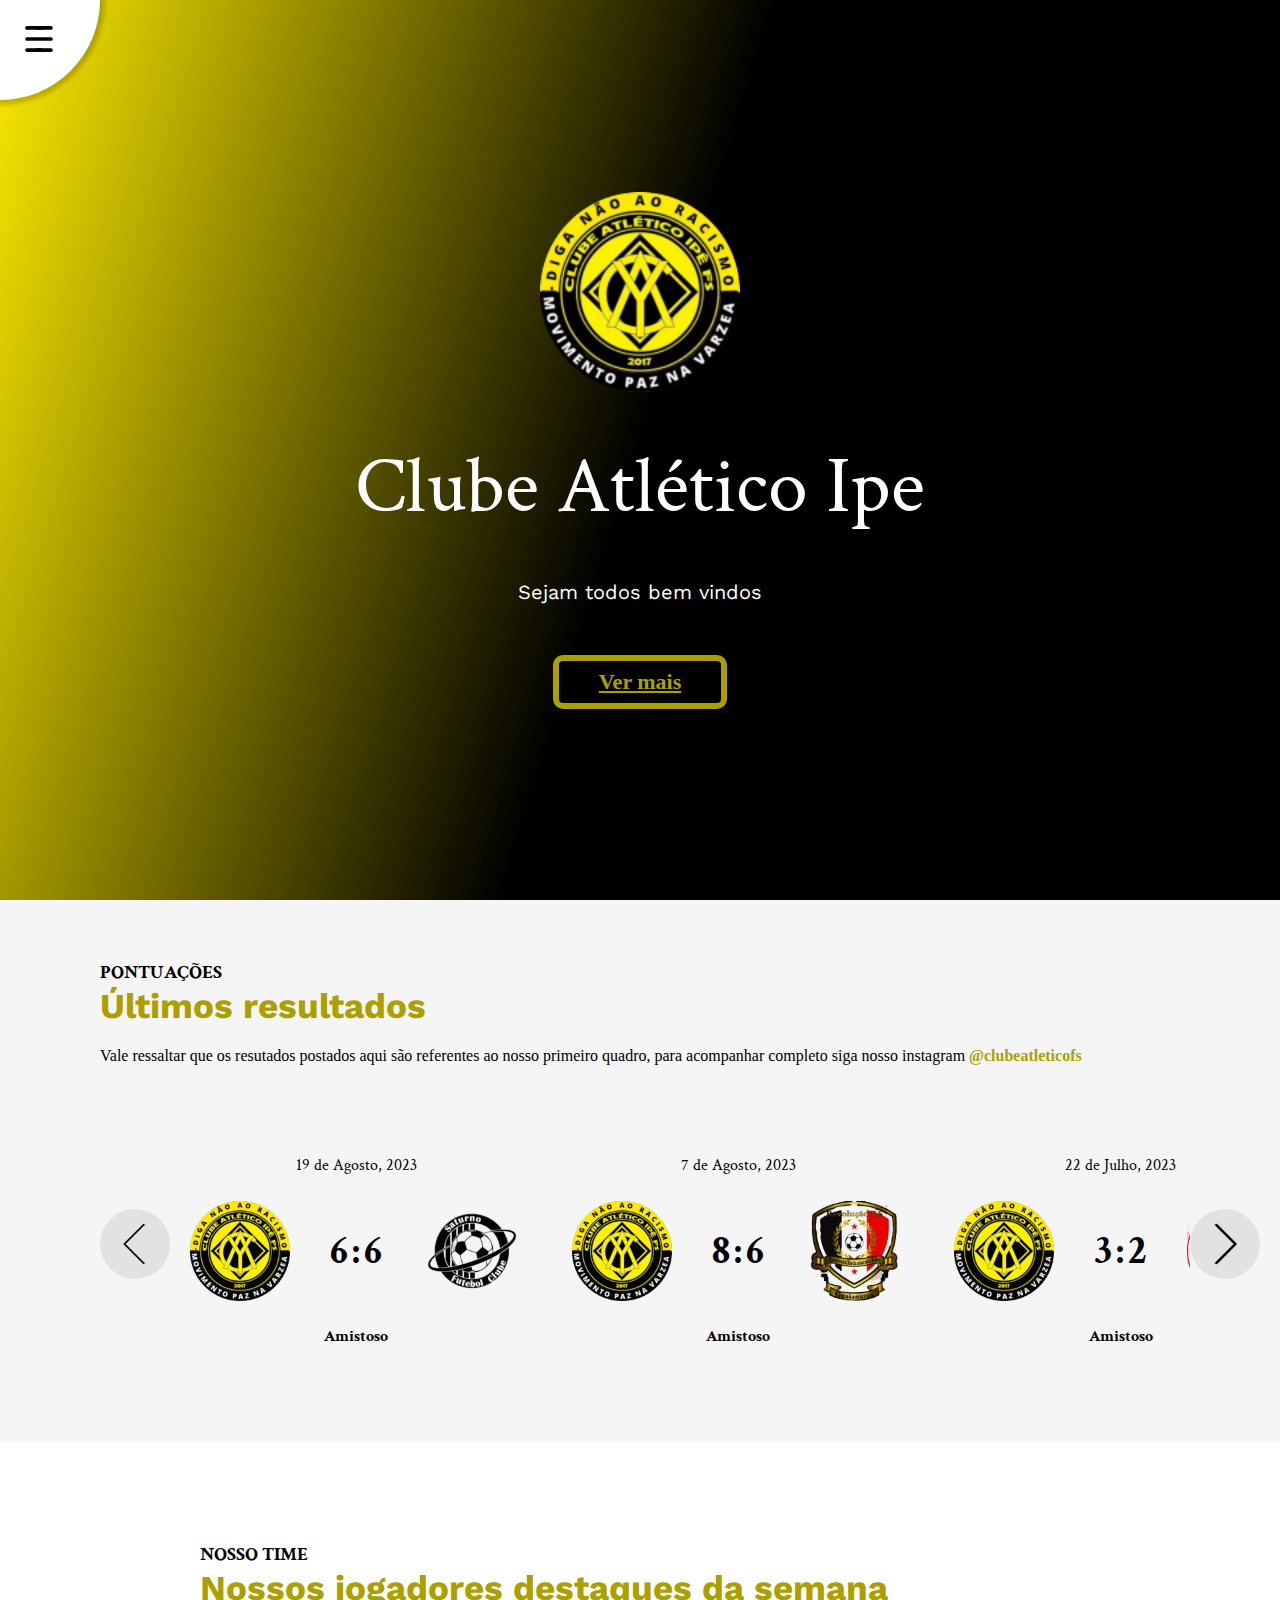
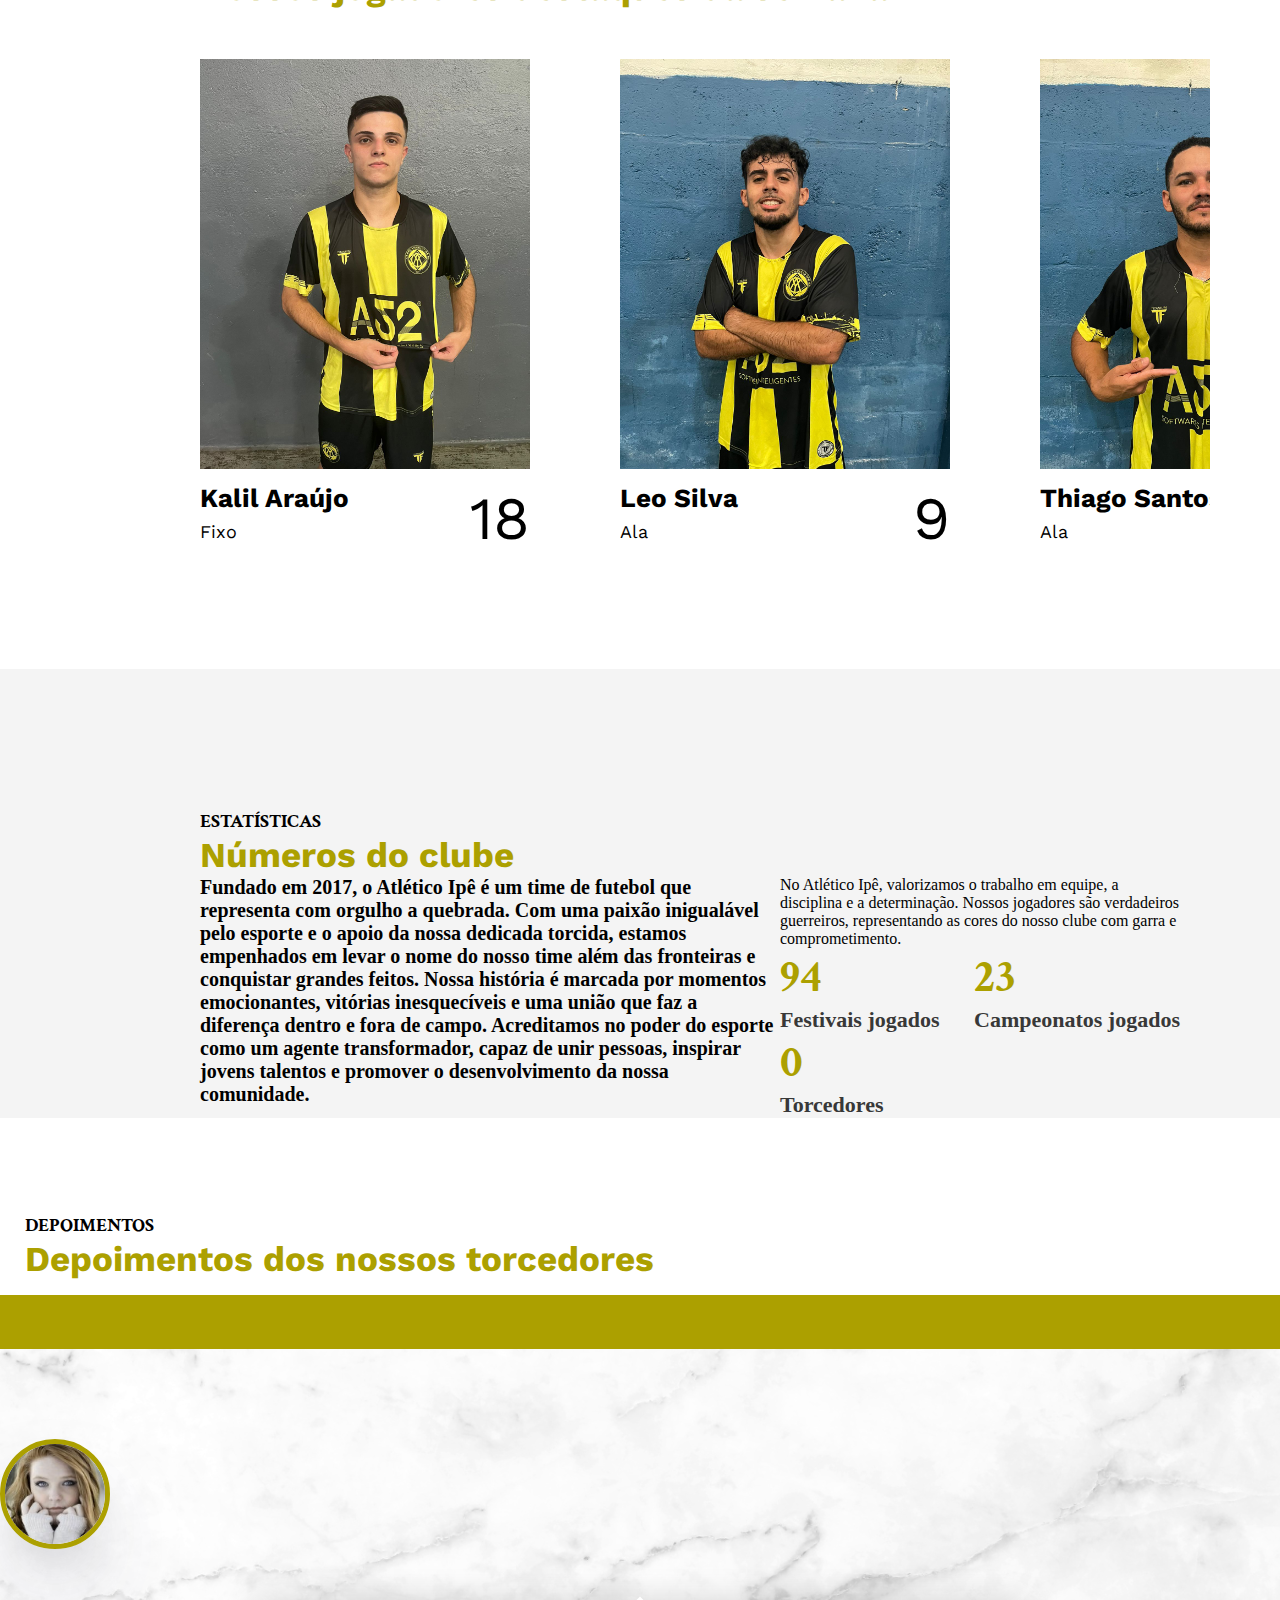
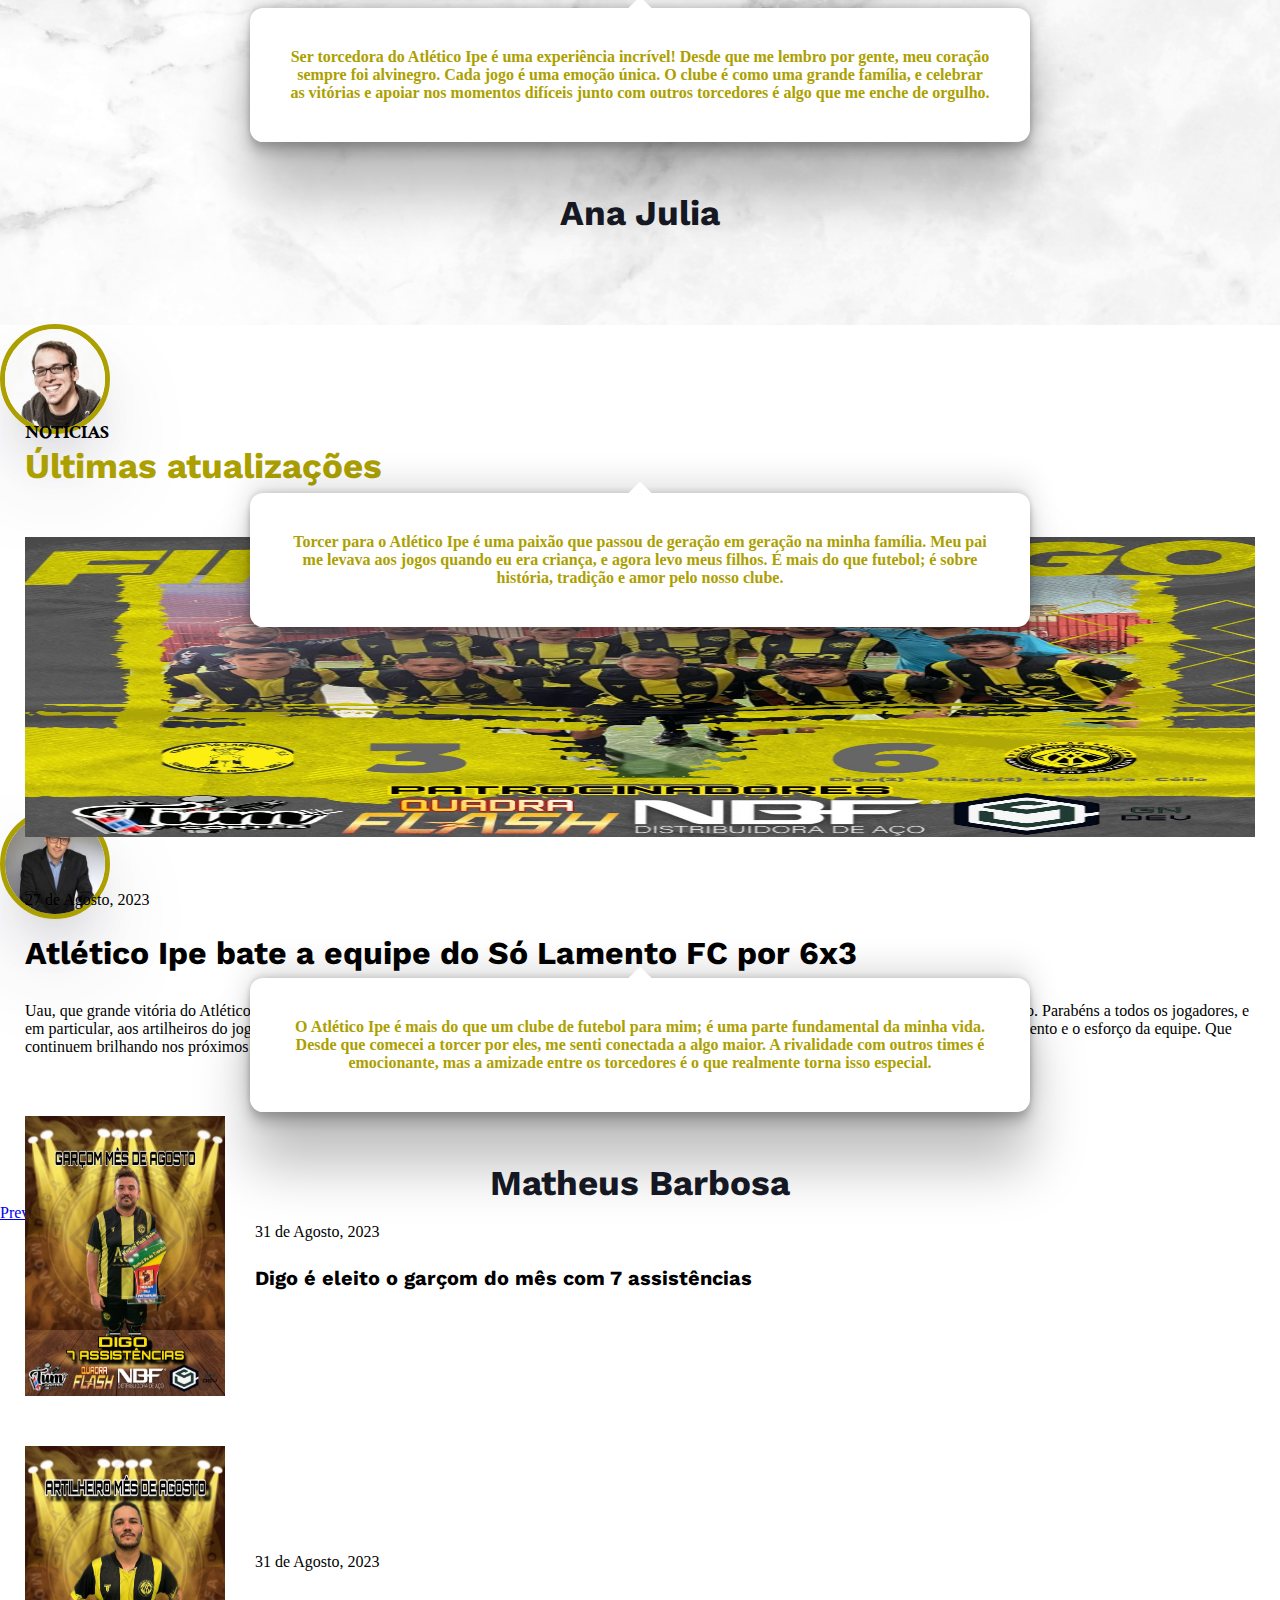
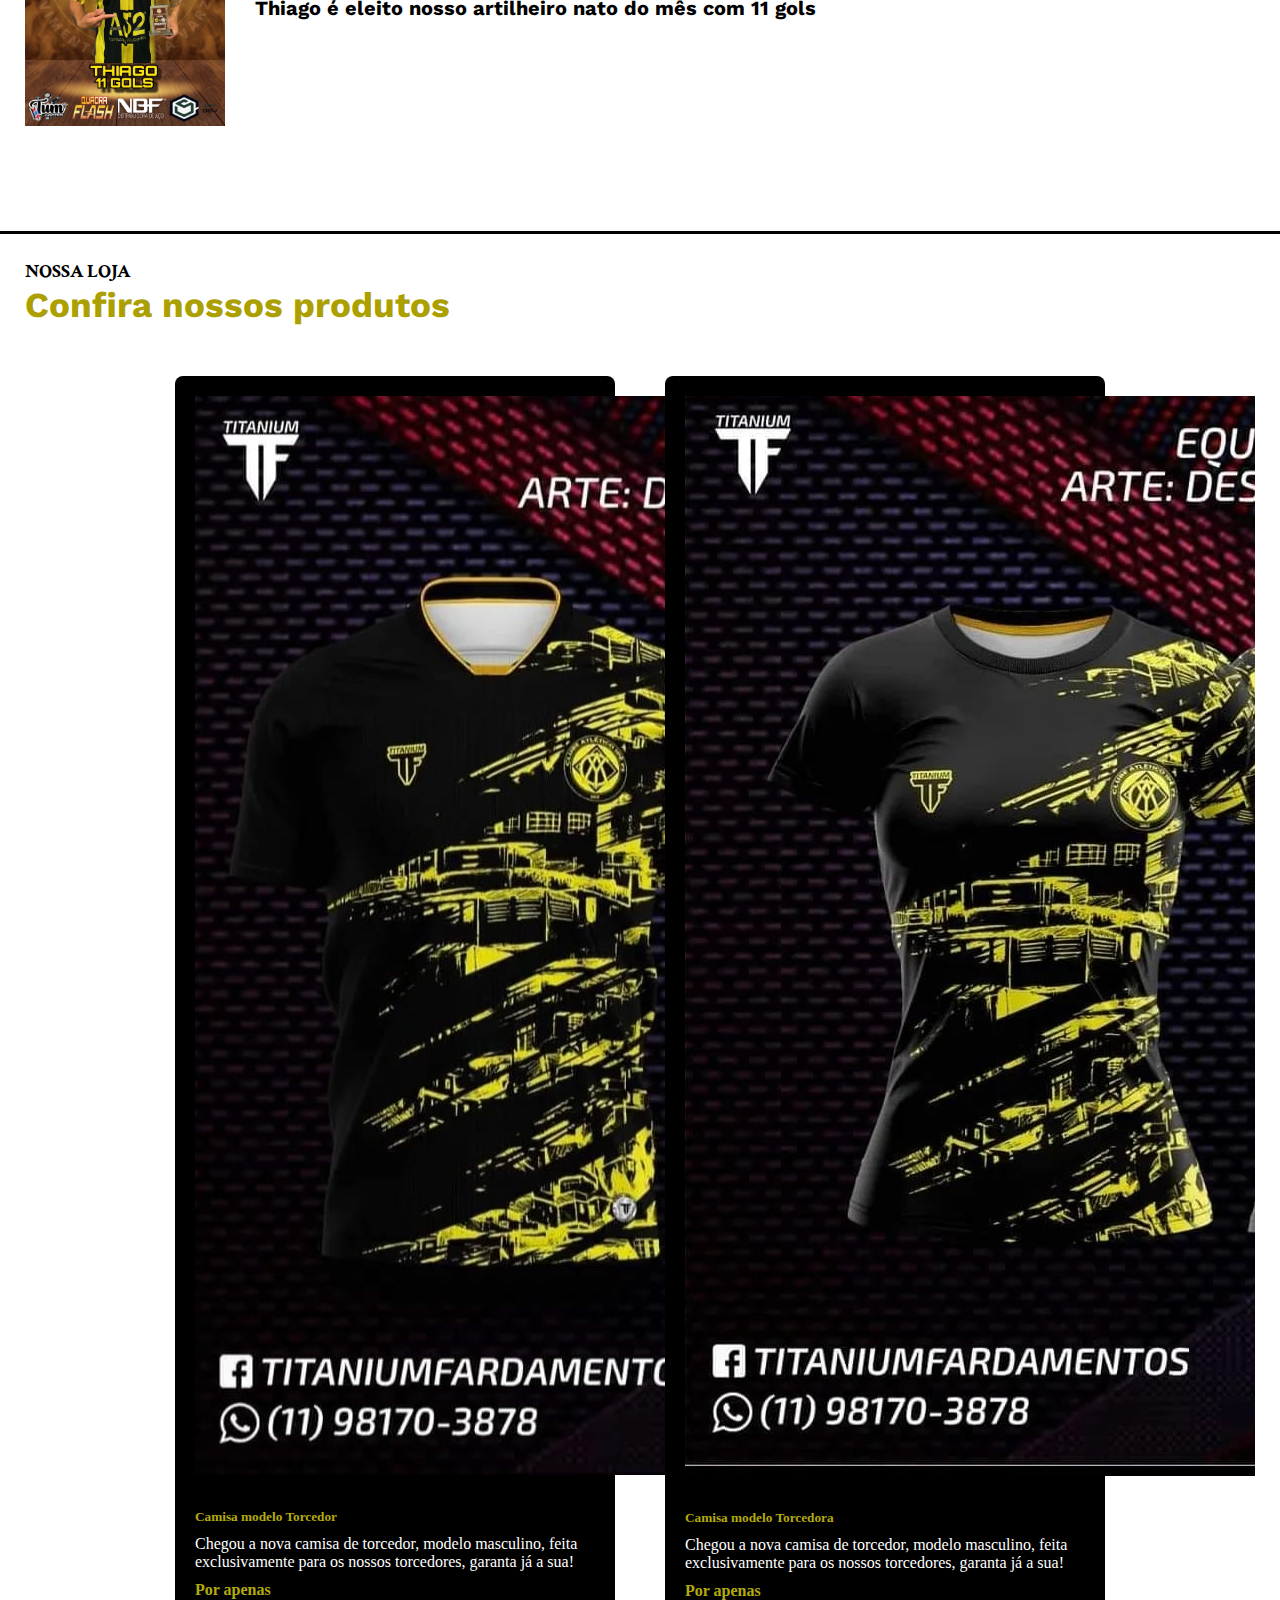
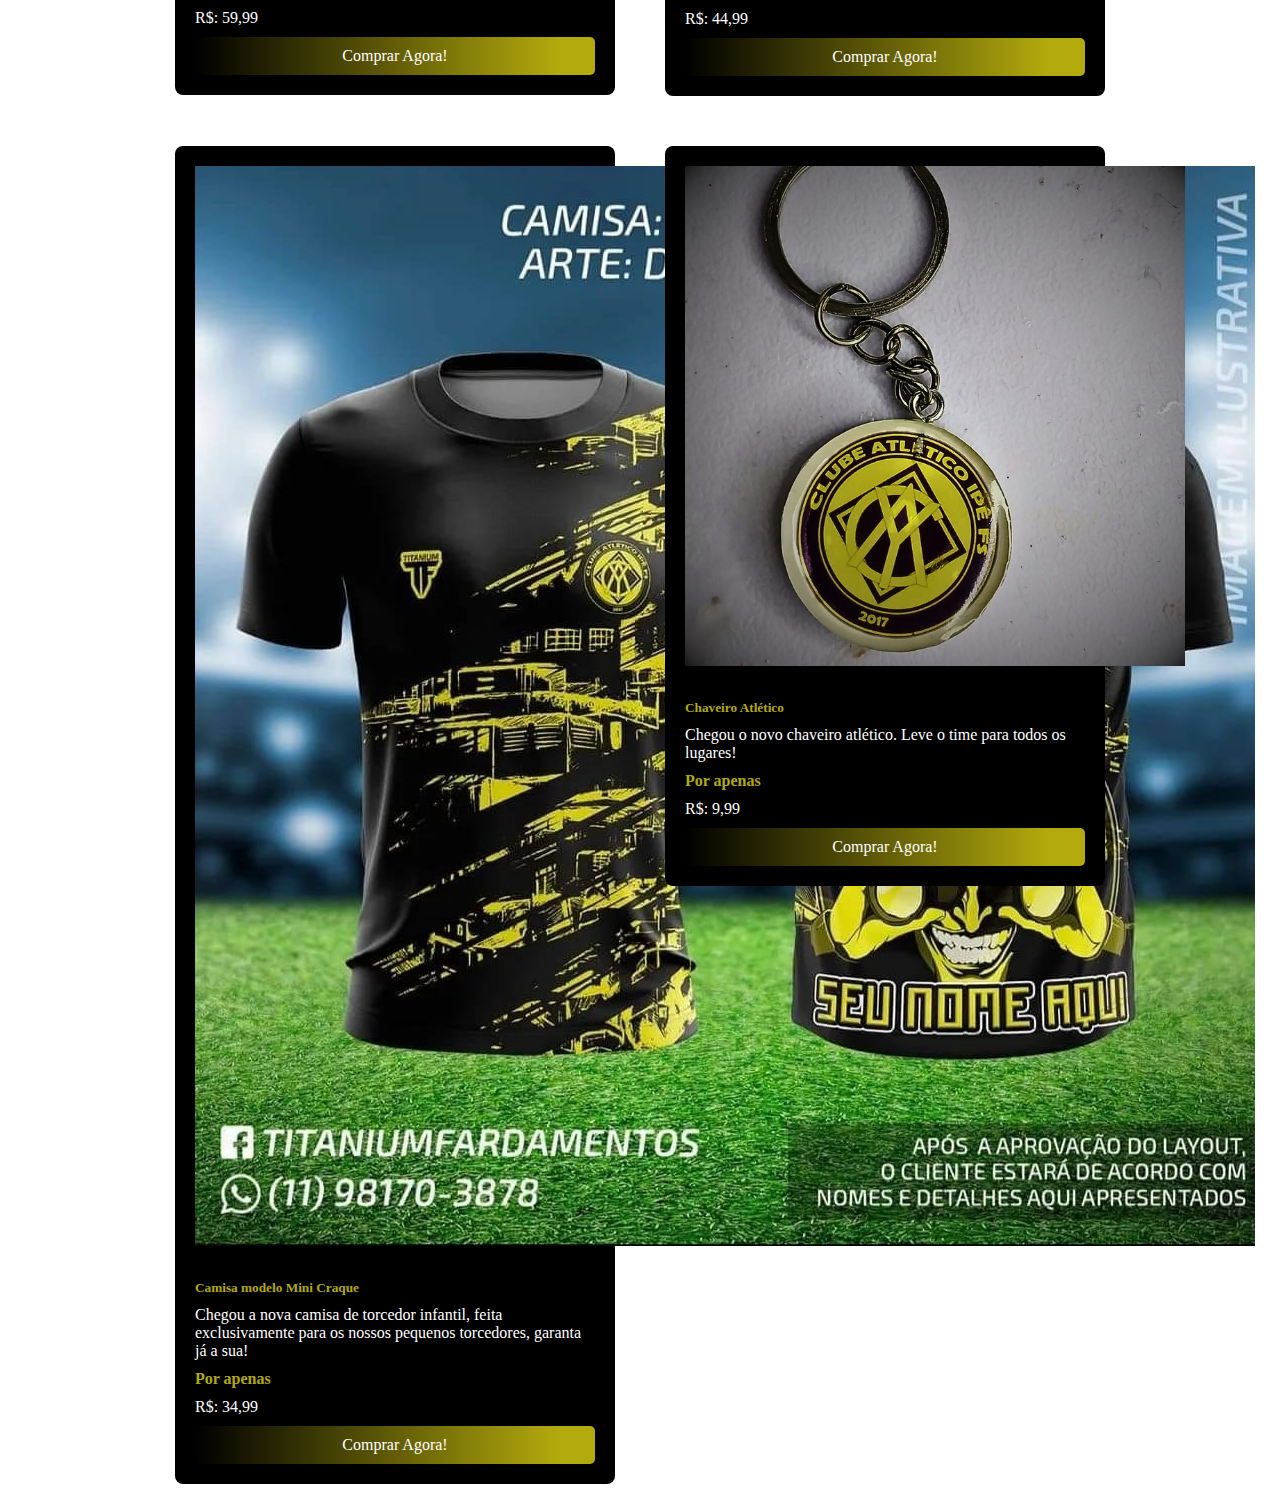
==== index.html @ 709f4034 "Subindo projeto para o git" ====
<!DOCTYPE html>
<html lang="en">
  <head>
    <meta charset="UTF-8" />
    <meta name="viewport" content="width=device-width, initial-scale=1.0" />
    <title>Document</title>
    <link
      rel="stylesheet"
      href="https://stackpath.bootstrapcdn.com/bootstrap/4.1.3/css/bootstrap.min.css"
      integrity="sha384-MCw98/SFnGE8fJT3GXwEOngsV7Zt27NXFoaoApmYm81iuXoPkFOJwJ8ERdknLPMO"
      crossorigin="anonymous"
    />
    <link rel="stylesheet" href="src/components/Header/style.css" />
    <link rel="stylesheet" href="src/components/LastestResults/style.css" />
    <link rel="stylesheet" href="src/components/BestPlayers/style.css" />
    <link rel="stylesheet" href="src/components/AboutClub/style.css" />
    <link rel="stylesheet" href="src/components/Depoiments/style.css" />
    <link rel="stylesheet" href="src/components/News/style.css" />
    <link rel="stylesheet" href="src/components/Store/style.css" />
    <link rel="stylesheet" href="style.css" />
  </head>
  <body>
    <div class="header">
      <div class="pie pie1" onclick="document.body.classList.remove('active')">
        <a href="pages/test.html">
          <div class="pie-color pie-color1">
            <img class="card" src="/public/images/trabalhar.png" alt="" />
          </div>
        </a>
      </div>
      <div class="pie pie2" onclick="document.body.classList.remove('active')">
        <div class="pie-color pie-color2">
          <a href="">
            <img class="discount" src="/public/images/sobre.png" alt="" />
          </a>
        </div>
      </div>
      <div class="pie pie3" onclick="document.body.classList.remove('active')">
        <div class="pie-color pie-color3">
          <a href="">
            <img class="cart" src="/public/images/pagina-inicial.png" alt="" />
          </a>
        </div>
      </div>
      <div class="menu" onclick="document.body.classList.toggle('active')">
        <svg
          class="hamburger"
          xmlns="http://www.w3.org/2000/svg"
          width="100"
          height="100"
          viewBox="0 0 100 100"
        >
          <g
            fill="none"
            stroke="#000"
            stroke-width="7.999"
            stroke-linecap="round"
          >
            <path d="M 55,26.000284 L 24.056276,25.999716" />
            <path d="M 24.056276,49.999716 L 75.943724,50.000284" />
            <path d="M 45,73.999716 L 75.943724,74.000284" />
            <path d="M 75.943724,26.000284 L 45,25.999716" />
            <path d="M 24.056276,73.999716 L 55,74.000284" />
          </g>
        </svg>
      </div>
      <div class="image-logo">
        <img
          src="/public/images/logoAtletico.png"
          width="200px"
          height="200px"
          alt=""
        />
      </div>
      <div class="title">Clube Atlético Ipe</div>
      <div class="body">Sejam todos bem vindos</div>
      <a href="" class="more-atletic">Ver mais</a>
    </div>
    <div class="latest-results">
      <img
        src="/public/images/anterior.png"
        class="img-anterior"
        onclick="scrollToLeft()"
        alt=""
      />
      <img
        src="/public/images/proximo.png"
        class="img-proximo"
        onclick="scrollToRigth()"
        alt=""
      />
      <h3>PONTUAÇÕES</h3>
      <h1>Últimos resultados</h1>
      <p class="description-results">
        Vale ressaltar que os resutados postados aqui são referentes ao nosso
        primeiro quadro, para acompanhar completo siga nosso instagram
        <span>@clubeatleticofs</span>
      </p>
      <div class="results" id="container-card">
        <div class="container-result">
          <p class="date">19 de Agosto, 2023</p>
          <div class="teams">
            <img
              width="100px"
              height="100px"
              src="/public/images/logoAtletico.png"
              alt=""
              class="logo-teams"
            />
            <div class="scoreboard">
              <p>6</p>
              <p>:</p>
              <p>6</p>
            </div>
            <img
              width="100px"
              height="100px"
              src="/public/images/equipe3.png"
              alt=""
              class="logo-teams"
            />
          </div>
          <div class="championship">Amistoso</div>
        </div>
        <div class="container-result">
          <p class="date">7 de Agosto, 2023</p>
          <div class="teams">
            <img
              width="100px"
              height="100px"
              src="/public/images/logoAtletico.png"
              alt=""
              class="logo-teams"
            />
            <div class="scoreboard">
              <p>8</p>
              <p>:</p>
              <p>6</p>
            </div>
            <img
              width="100px"
              height="100px"
              src="/public/images/equipe2.png"
              alt=""
              class="logo-teams"
            />
          </div>
          <div class="championship">Amistoso</div>
        </div>
        <div class="container-result">
          <p class="date">22 de Julho, 2023</p>
          <div class="teams">
            <img
              width="100px"
              height="100px"
              src="/public/images/logoAtletico.png"
              alt=""
              class="logo-teams"
            />
            <div class="scoreboard">
              <p>3</p>
              <p>:</p>
              <p>2</p>
            </div>
            <img
              width="100px"
              height="100px"
              src="/public/images/equipe1.png"
              alt=""
              class="logo-teams"
            />
          </div>
          <div class="championship">Amistoso</div>
        </div>
        <!-- <div class="container-result">
          <p class="date">14 de Julho, 2023</p>
          <div class="teams">
            <img
              width="100px"
              height="100px"
              src="/public/images/logoAtletico.png"
              alt=""
              class="logo-teams"
            />
            <div class="scoreboard">
              <p>2</p>
              <p>:</p>
              <p>0</p>
            </div>
            <img
              width="100px"
              height="100px"
              src="/public/images/logoAtletico.png"
              alt=""
              class="logo-teams"
            />
          </div>
          <div class="championship">Festival</div>
        </div> -->
        <!-- <div class="container-result">
          <p class="date">14 de Julho, 2023</p>
          <div class="teams">
            <img
              width="100px"
              height="100px"
              src="/public/images/logoAtletico.png"
              alt=""
              class="logo-teams"
            />
            <div class="scoreboard">
              <p>2</p>
              <p>:</p>
              <p>0</p>
            </div>
            <img
              width="100px"
              height="100px"
              src="/public/images/logoAtletico.png"
              alt=""
              class="logo-teams"
            />
          </div>
          <div class="championship">Festival</div>
        </div> -->
      </div>
    </div>
    <div class="best-players">
      <h3>NOSSO TIME</h3>
      <h1>Nossos jogadores destaques da semana</h1>
      <div class="container-players">
        <div class="info-players">
          <img
            src="/public/images/kalil.jpeg"
            width="330px"
            height="410px"
            alt=""
            class="img-info-players"
          />
          <div class="container-infos">
            <div class="wrapper-infos">
              <p class="name">Kalil Araújo</p>
              <p class="position">Fixo</p>
            </div>
            <p class="number-player">18</p>
          </div>
        </div>
        <div class="info-players">
          <img
            src="/public/images/leo.jpeg"
            width="330px"
            height="410px"
            alt=""
            class="img-info-players"
          />
          <div class="container-infos">
            <div class="wrapper-infos">
              <p class="name">Leo Silva</p>
              <p class="position">Ala</p>
            </div>
            <p class="number-player">9</p>
          </div>
        </div>

        <div class="info-players">
          <img
            src="/public/images/thiago.jpeg"
            width="330px"
            height="410px"
            alt=""
            class="img-info-players"
          />
          <div class="container-infos">
            <div class="wrapper-infos">
              <p class="name">Thiago Santos</p>
              <p class="position">Ala</p>
            </div>
            <p class="number-player">10</p>
          </div>
        </div>
        <div class="info-players">
          <img
            src="/public/images/digo.jpeg"
            width="330px"
            height="410px"
            alt=""
            class="img-info-players"
          />
          <div class="container-infos">
            <div class="wrapper-infos">
              <p class="name">Rodrigo (digo)</p>
              <p class="position">Fixo</p>
            </div>
            <p class="number-player">30</p>
          </div>
        </div>
      </div>
    </div>
    <div class="statistcs" id="minhaSecao">
      <h3>ESTATÍSTICAS</h3>
      <h1>Números do clube</h1>
      <div class="container-about">
        <p class="description-statistics">
          Fundado em 2017, o Atlético Ipê é um time de futebol que representa
          com orgulho a quebrada. Com uma paixão inigualável pelo esporte e o
          apoio da nossa dedicada torcida, estamos empenhados em levar o nome do
          nosso time além das fronteiras e conquistar grandes feitos. Nossa
          história é marcada por momentos emocionantes, vitórias inesquecíveis e
          uma união que faz a diferença dentro e fora de campo. Acreditamos no
          poder do esporte como um agente transformador, capaz de unir pessoas,
          inspirar jovens talentos e promover o desenvolvimento da nossa
          comunidade.
        </p>
        <div class="container-statistcs">
          <p class="about">
            No Atlético Ipê, valorizamos o trabalho em equipe, a disciplina e a
            determinação. Nossos jogadores são verdadeiros guerreiros,
            representando as cores do nosso clube com garra e comprometimento.
          </p>
          <div class="container-camp-festivals">
            <div class="wrapper-statistcs">
              <p class="statistcs-number">94</p>
              <p class="statistcs-title">Festivais jogados</p>
            </div>
            <div class="wrapper-statistcs">
              <p class="statistcs-number">23</p>
              <p class="statistcs-title">Campeonatos jogados</p>
            </div>
          </div>
          <div class="wrapper-statistcs">
            <p id="contador">0</p>
            <p class="statistcs-title">Torcedores</p>
          </div>
        </div>
      </div>
    </div>
    <h3 class="title-carroussel">DEPOIMENTOS</h3>
    <h1 class="subtitle-carroussel">Depoimentos dos nossos torcedores</h1>
    <div
      id="carouselExampleIndicators"
      class="carousel slide"
      data-ride="carousel"
    >
      <ol class="carousel-indicators">
        <li
          data-target="#carouselExampleIndicators"
          data-slide-to="0"
          class="active"
        ></li>
        <li data-target="#carouselExampleIndicators" data-slide-to="1"></li>
        <li data-target="#carouselExampleIndicators" data-slide-to="2"></li>
      </ol>
      <div class="carousel-inner">
        <div class="carousel-item active">
          <img
            width="100px"
            height="100px"
            class="img-fluid logo-description mx-auto d-block"
            src="/public/images/mulher1.jpg"
            alt="First slide"
          />
          <div class="container-description">
            <p style="text-align: center">
              Ser torcedora do Atlético Ipe é uma experiência incrível! Desde
              que me lembro por gente, meu coração sempre foi alvinegro. Cada
              jogo é uma emoção única. O clube é como uma grande família, e
              celebrar as vitórias e apoiar nos momentos difíceis junto com
              outros torcedores é algo que me enche de orgulho.
            </p>
          </div>
          <h1 class="title-carousel">Ana Julia</h1>
        </div>
        <div class="carousel-item">
          <img
            width="100px"
            height="100px"
            class="img-fluid logo-description mx-auto d-block"
            src="/public/images/homem2.jpg"
            alt="Second slide"
          />
          <div class="container-description">
            <p style="text-align: center">
              Torcer para o Atlético Ipe é uma paixão que passou de geração em
              geração na minha família. Meu pai me levava aos jogos quando eu
              era criança, e agora levo meus filhos. É mais do que futebol; é
              sobre história, tradição e amor pelo nosso clube.
            </p>
          </div>
          <h1 class="title-carousel">João Almeida</h1>
        </div>
        <div class="carousel-item">
          <img
            width="100px"
            height="100px"
            class="img-fluid logo-description mx-auto d-block"
            src="/public/images/homem3.jpg"
            alt="Second slide"
          />
          <div class="container-description">
            <p style="text-align: center">
              O Atlético Ipe é mais do que um clube de futebol para mim; é uma
              parte fundamental da minha vida. Desde que comecei a torcer por
              eles, me senti conectada a algo maior. A rivalidade com outros
              times é emocionante, mas a amizade entre os torcedores é o que
              realmente torna isso especial.
            </p>
          </div>
          <h1 class="title-carousel">Matheus Barbosa</h1>
        </div>
      </div>
      <a
        class="carousel-control-prev"
        href="#carouselExampleIndicators"
        role="button"
        data-slide="prev"
      >
        <span
          class="carousel-control-prev-icon"
          style="color: blue; fill: blue"
          aria-hidden="true"
        ></span>
        <span class="sr-only">Previous</span>
      </a>
      <a
        class="carousel-control-next"
        href="#carouselExampleIndicators"
        role="button"
        data-slide="next"
      >
        <span class="carousel-control-next-icon" aria-hidden="true"></span>
        <span class="sr-only">Next</span>
      </a>
    </div>
    <div class="new">
      <h3>NOTÍCIAS</h3>
      <h1>Últimas atualizações</h1>
      <div class="principal">
        <img
          src="/public/images/ultimoJogo.jpeg"
          class="img-principal-new"
          height="300px"
          alt=""
        />
        <div class="text-new">
          <p class="date-new">27 de Agosto, 2023</p>
          <h1 class="title-principal-new">
            Atlético Ipe bate a equipe do Só Lamento FC por 6x3
          </h1>
        </div>
        <p class="description-principal-new">
          Uau, que grande vitória do Atlético Ipe! Com um placar de 6x3 contra o
          Só Lamento FC, fica claro que a equipe teve um desempenho excepcional
          em campo. Parabéns a todos os jogadores, e em particular, aos
          artilheiros do jogo: Digo com 2 gols, Thiago com 2 gols, Léo com 1 gol
          e Renan com 1 gol. Essa é uma conquista notável que mostra o talento e
          o esforço da equipe. Que continuem brilhando nos próximos jogos!
        </p>
      </div>
      <div class="container-more-news">
        <div class="more-news">
          <img
            src="/public/images/destaqueAgostoArt.jpeg"
            width="200px"
            alt=""
          />
          <div class="text-new">
            <p class="date-new">31 de Agosto, 2023</p>
            <h1 class="title-more-new">
              Digo é eleito o garçom do mês com 7 assistências
            </h1>
          </div>
        </div>
        <div class="more-news">
          <img
            src="/public/images/destaqueAgostoGar.jpeg"
            width="200px"
            alt=""
          />
          <div class="text-new">
            <p class="date-new">31 de Agosto, 2023</p>
            <h1 class="title-more-new">
              Thiago é eleito nosso artilheiro nato do mês com 11 gols
            </h1>
          </div>
        </div>
      </div>
    </div>
    <div class="section-store">
      <h3>NOSSA LOJA</h3>
      <h1>Confira nossos produtos</h1>
      <div class="container-cards-img">
        <div class="card-store" data-aos="fade-up">
          <img
            class="card-img-top"
            src="/public/images/modeloTorcedor.jpeg"
            alt="Card image cap"
          />
          <div class="card-body">
            <h5 class="card-title">Camisa modelo Torcedor</h5>
            <p class="card-text">
              Chegou a nova camisa de torcedor, modelo masculino, feita
              exclusivamente para os nossos torcedores, garanta já a sua!
            </p>
            <p class="title-price">Por apenas</p>
            <p class="price">R$: 59,99</p>
            <a
              href="https://wa.me/5511951192122?text=Ol%C3%A1%2C+gostaria+de+ver+os+produtos+do+Atl%C3%A9tico+Ip%C3%AA%21"
              class="button-store"
              >Comprar Agora!</a
            >
          </div>
        </div>
        <div class="card-store" data-aos="fade-up">
          <img
            class="card-img-top"
            src="/public/images/modeloTorcedora.jpeg"
            alt="Card image cap"
          />
          <div class="card-body">
            <h5 class="card-title">Camisa modelo Torcedora</h5>
            <p class="card-text">
              Chegou a nova camisa de torcedor, modelo masculino, feita
              exclusivamente para os nossos torcedores, garanta já a sua!
            </p>
            <p class="title-price">Por apenas</p>
            <p class="price">R$: 44,99</p>
            <a
              href="https://wa.me/5511951192122?text=Ol%C3%A1%2C+gostaria+de+ver+os+produtos+do+Atl%C3%A9tico+Ip%C3%AA%21"
              class="button-store"
              >Comprar Agora!</a
            >
          </div>
        </div>
        <div class="card-store" data-aos="fade-up">
          <img
            class="card-img-top"
            src="/public/images/modeloInfantil.jpeg"
            alt="Card image cap"
          />
          <div class="card-body">
            <h5 class="card-title">Camisa modelo Mini Craque</h5>
            <p class="card-text">
              Chegou a nova camisa de torcedor infantil, feita exclusivamente
              para os nossos pequenos torcedores, garanta já a sua!
            </p>
            <p class="title-price">Por apenas</p>
            <p class="price">R$: 34,99</p>
            <a
              href="https://wa.me/5511951192122?text=Ol%C3%A1%2C+gostaria+de+ver+os+produtos+do+Atl%C3%A9tico+Ip%C3%AA%21"
              class="button-store"
              >Comprar Agora!</a
            >
          </div>
        </div>
        <div class="card-store" data-aos="fade-up">
          <img
            class="card-img-top"
            src="/public/images/chaveiro-edit.png"
            alt="Card image cap"
          />
          <div class="card-body">
            <h5 class="card-title">Chaveiro Atlético</h5>
            <p class="card-text">
              Chegou o novo chaveiro atlético. Leve o time para todos os
              lugares!
            </p>
            <p class="title-price">Por apenas</p>
            <p class="price">R$: 9,99</p>
            <a
              href="https://wa.me/5511951192122?text=Ol%C3%A1%2C+gostaria+de+ver+os+produtos+do+Atl%C3%A9tico+Ip%C3%AA%21"
              class="button-store"
              >Comprar Agora!</a
            >
          </div>
        </div>
      </div>
    </div>
  </body>
  <script
    src="https://code.jquery.com/jquery-3.3.1.slim.min.js"
    integrity="sha384-q8i/X+965DzO0rT7abK41JStQIAqVgRVzpbzo5smXKp4YfRvH+8abtTE1Pi6jizo"
    crossorigin="anonymous"
  ></script>
  <script
    src="https://cdnjs.cloudflare.com/ajax/libs/popper.js/1.14.3/umd/popper.min.js"
    integrity="sha384-ZMP7rVo3mIykV+2+9J3UJ46jBk0WLaUAdn689aCwoqbBJiSnjAK/l8WvCWPIPm49"
    crossorigin="anonymous"
  ></script>
  <script
    src="https://stackpath.bootstrapcdn.com/bootstrap/4.1.3/js/bootstrap.min.js"
    integrity="sha384-ChfqqxuZUCnJSK3+MXmPNIyE6ZbWh2IMqE241rYiqJxyMiZ6OW/JmZQ5stwEULTy"
    crossorigin="anonymous"
  ></script>
  <script>
    // Função para iniciar a contagem
    function iniciarContagem() {
      var contador = 0;
      var numeroFinal = 1110;
      var intervalo = setInterval(function () {
        contador++;
        document.getElementById("contador").innerHTML = contador;
        if (contador === numeroFinal) {
          clearInterval(intervalo); // Pare a contagem quando atingir o número final
        }
      }, 4); // Intervalo de 1 segundo (1000 milissegundos)
    }

    // Função para verificar se a seção está visível na janela
    function verificarVisibilidade() {
      var secao = document.getElementById("minhaSecao");
      var posicao = secao.getBoundingClientRect();
      var alturaJanela = window.innerHeight;

      if (posicao.top < alturaJanela && posicao.bottom >= 0) {
        // A seção está visível na janela, inicie a contagem
        iniciarContagem();
        window.removeEventListener("scroll", verificarVisibilidade); // Remova o ouvinte de rolagem após iniciar a contagem
      }
    }

    // Adicione um ouvinte de rolagem para verificar a visibilidade da seção
    window.addEventListener("scroll", verificarVisibilidade);

    function scrollToRigth() {
      const scrollCourses = document.getElementById("container-card");
      console.log(window.innerWidth);
      console.log(window.innerWidth <= 1720 ? true : false);
      if (scrollCourses) {
        scrollCourses.scroll({
          left: scrollCourses.scrollLeft + 250,
          top: 0,
          behavior: "smooth",
        });
      }
    }
    function scrollToLeft() {
      const scrollCourses = document.getElementById("container-card");
      if (scrollCourses) {
        scrollCourses.scroll({
          left: scrollCourses.scrollLeft - 250,
          top: 0,
          behavior: "smooth",
        });
      }
    }
  </script>
</html>
---- src/components/Header/style.css ----
.header {
  background: rgb(253, 235, 0);
  background: linear-gradient(107deg, rgba(253, 235, 0, 1) 0%, rgba(0, 0, 0, 1) 50%);
  width: 100%;
  height: 100vh;
  display: flex;
  flex-direction: column;
  justify-content: center;
  gap: 49px;
}


.image-logo {
  align-self: center;
}

.title {
  color: #fff;
  font-family: "Crimson Text", serif;
  font-size: 80px;
  line-height: 84px;
  text-align: center;
}

.body {
  color: #fff;
  font-family: "Work Sans", sans-serif;
  font-size: 20px;
  justify-content: center;
  line-height: 28px;
  text-align: center;
}

.more-atletic {
  align-self: center;
  background: #000;
  padding: 8px 40px;
  color: rgb(172, 160, 0);
  font-weight: 900;
  font-size: 22px;
  border-radius: 10px;
  border: 6px solid;
}

@media only screen and (max-width: 768px) {
  .title {
    font-size: 50px;
  }
}
---- src/components/LastestResults/style.css ----
h1 {
    margin-top: 12px;
    font-family: "Work Sans", sans-serif;
    color: rgb(172, 160, 0);
    font-size: 35px;
}

h3 {
    font-family: "Crimson Text", serif;
}

.description-results {
    margin-bottom: 40px;
    margin-top: 20px;
}

.description-results span {
    font-weight: bold;
    color: rgb(172, 160, 0);
}

.results {
    display: flex;
    gap: 50px;
    overflow: hidden;
    margin: 50px 90px;
}

.img-anterior {
    position: absolute;
    width: 44px;
    bottom: 30%;
    background: #c3c3c362;
    border-radius: 50%;
    padding: 13px;
    cursor: pointer;
}

.img-proximo {
    position: absolute;
    width: 44px;
    right: 20px;
    bottom: 30%;
    background: #c3c3c362;
    border-radius: 50%;
    padding: 13px;
    cursor: pointer;
}

.latest-results {
    display: flex;
    flex-direction: column;
    padding: 120px 0px 70px 200px;
    background-color: #f5f5f5;
    position: relative;

}

.container-result {
    display: flex;
    flex-direction: column;
    gap: 25px;
    max-width: 340px;
}

.teams {
    display: flex;
    gap: 40px;
}

.scoreboard {
    display: flex;
    align-items: center;
    gap: 4px;
    font-family: "Crimson Text", serif;
    font-weight: bold;
    font-size: 40px;
}

.championship {
    align-self: center;
    font-family: "Crimson Text", serif;
    font-weight: bold;
}

.date {
    align-self: center;
    font-family: "Crimson Text", serif;
}

@media only screen and (max-width: 1280px) {
    .latest-results {
        padding: 60px 0px 45px 100px;
    }
}

@media only screen and (max-width: 768px) {
    .results {
        margin: 10px 79px;
        gap: 40px;
    }

    .teams {
        gap: 20px;
    }

    .description-results {
        padding-right: 45px;
    }

    .img-anterior {
        width: 40px;
        padding: 10px;
        bottom: 21%;
    }

    .img-proximo {
        width: 40px;
        padding: 10px;
        bottom: 21%;
    }

    .logo-teams {
        width: 70px;
        height: 70px;
    }

    .container-result {
        gap: 20px;
    }

    .scoreboard {
        font-size: 25px;
    }

    .latest-results {
        padding: 60px 0px 45px 25px;
    }

}
---- src/components/BestPlayers/style.css ----
.container-infos {
    display: flex;
    justify-content: space-between;
    margin-top: 10px;
}

.container-players {
    display: flex;
    gap: 90px;
    overflow-x: scroll;
    margin: 50px 70px 60px 0px;
    padding-bottom: 55px;
}

.container-players::-webkit-scrollbar {
    background-color: #eeeeee;
    width: 10px;
    border-top-right-radius: 5px;
    border-bottom-right-radius: 5px;
}

.container-players::-webkit-scrollbar-thumb {
    background-color: rgb(172, 160, 0);
    border-radius: 5px;
}



.best-players {
    padding: 100px 0px 0px 200px;
}

.info-players {
    max-width: 340px;
}

/* 
.info-players img {
    
} */

.wrapper-infos {
    display: flex;
    flex-direction: column;
    gap: 8px;
}

.name {
    font-size: 26px;
    font-weight: bold;
    font-family: "Work Sans", sans-serif;
}

.number-player {
    font-size: 60px;
    font-family: "Work Sans", sans-serif;
}

.position {
    font-size: 18px;
    font-family: "Work Sans", sans-serif;
}

@media only screen and (max-width: 768px) {

    .container-players {
        gap: 40px;
    }

    .best-players {
        padding: 100px 0px 0px 25px;
    }

    .img-info-players {
        width: 240px;
        height: 270px;
    }

    .name {
        font-size: 17px;
    }

    .position {
        font-size: 15px;
    }

    .number-player {
        font-size: 45px;
    }
}
---- src/components/AboutClub/style.css ----
.statistcs {
    padding-right: 100px;
    padding-left: 200px;
    padding-top: 140px;
    background-color: #f4f4f4;

}

.container-about {
    display: flex;
    justify-content: space-between;
}

.container-statistics {
    display: flex;
    flex-direction: column;
    gap: 30px;
}

.description-statistics {
    max-width: 580px;
    font-weight: bold;
    font-size: 20px;
}

.about {
    max-width: 500px;
}

.statistcs-number {
    font-size: 45px;
    font-weight: bold;
    color: rgb(172, 160, 0);
    font-family: "Crimson Text", serif;
}

.statistcs-title {
    font-size: 22px;
    font-weight: bold;
    color: #383838;
}

#contador {
    font-size: 45px;
    font-weight: bold;
    color: rgb(172, 160, 0);
    font-family: "Crimson Text", serif;

}

.container-camp-festivals {
    display: flex;
    justify-content: space-between;
}


@media only screen and (max-width: 768px) {

    .statistcs {
        padding-right: 40px;
        padding-left: 25px;
        padding-top: 65px;
    }

    .container-about {
        flex-direction: column;
        gap: 25px;
        margin-top: 50px;
    }

    .container-camp-festivals {
        gap: 60px;
        margin-bottom: 60px;
        margin-top: 30px;
    }
}
---- src/components/Depoiments/style.css ----
.carousel {
    background-image: url("/public/images/fundoTestemunhos1.png");
    height: 630px;
    background-blend-mode: darken;
    background-size: cover;
    background-color: rgba(255, 255, 255, 0.466);
    background-position: center;
    margin-bottom: 70px;
    margin-top: 15px;
}

.carousel-item {
    padding-top: 90px;
}

.logo-description {
    border-radius: 50%;
    box-shadow: rgba(255, 255, 255, 0.1) 0px 1px 1px 0px inset, rgba(50, 50, 93, 0.25) 0px 50px 100px -20px, rgba(0, 0, 0, 0.3) 0px 30px 60px -30px;
    border: 5px solid rgb(172, 160, 0);
}

.title-carousel {
    text-align: center;
    font-weight: bold;
    color: #171A25;
}

.title-depoiment {
    text-align: center;
    padding: 30px 0px;
}

.title-depoiment:after {
    position: absolute;
    content: '';
    width: 50px;
    height: 1px;
    background: rgb(172, 160, 0);
    left: 50%;
    -webkit-transform: translateX(-50%);
    -ms-transform: translateX(-50%);
    transform: translateX(-50%);
    bottom: 0;
}

.container-description {
    display: flex;
    width: 100%;
    justify-content: center;


}

.container-description p {
    max-width: 700px;
    background-color: #fff;
    color: rgb(172, 160, 0);
    box-shadow: rgba(0, 0, 0, 0.25) 0px 54px 55px, rgba(0, 0, 0, 0.12) 0px -12px 30px, rgba(0, 0, 0, 0.12) 0px 4px 6px, rgba(0, 0, 0, 0.17) 0px 12px 13px, rgba(0, 0, 0, 0.09) 0px -3px 5px;
    font-weight: bold;
    position: relative;
    padding: 40px;
    margin-top: 55px;
    margin-bottom: 50px;
    border-radius: 13px;
}

@media (max-width: 767.98px) {

    .carousel-item {
        padding-top: 15px;
    }

    .container-description p {
        margin: 35px 70px;
        padding: 25px;
        text-align: center;
        max-height: 350px;
        overflow: scroll;
    }
}

.carousel-control-prev-icon {
    background-image: url("/public/images/next.png") !important;
}

.carousel-control-next-icon {
    background-image: url("/public/images/back.png") !important;
}

.container-description p::before {
    content: "";
    position: absolute;
    top: -4px;
    left: 50%;
    width: 0px;
    height: 0px;
    border-left: 15px solid transparent;
    border-right: 15px solid transparent;
    border-bottom: 15px solid #fff;
    transform: translate(-50%, -50%);

}

.carousel-indicators li {
    background-color: rgb(172, 160, 0) !important;
}

.title-carroussel {
    padding-left: 25px;
    margin-top: 95px;
}

.subtitle-carroussel {
    padding-left: 25px;
    font-family: "Work Sans", sans-serif;
    color: rgb(172, 160, 0);
}
---- src/components/News/style.css ----
.new {
    padding: 25px;
}

.container-more-news {
    display: flex;
    flex-direction: column;
    gap: 50px;
}

.more-news {
    display: flex;
    gap: 30px;
}

.img-principal-new {
    width: 100%;
    margin: 50px 0px;
}

.title-principal-new {
    font-weight: bold;
    font-size: 32px;
    color: #000
}


.title-more-new {
    font-size: 16px;
}

.date-new {
    width: 100%;
}

.text-new {
    display: flex;
    flex-direction: column;
    align-self: center;
    gap: 25px;
}

.description-principal-new {
    margin-top: 30px;
    margin-bottom: 60px;
}

.title-more-new {
    font-size: 20px;
    font-weight: bold;
    color: #000;
}
---- src/components/Store/style.css ----
.container-cards-img {
    display: flex;
    width: 100%;
    gap: 50px;
    flex-wrap: wrap;
    justify-content: center;
    overflow: hidden;
    margin-top: 50px;
}

.section-store {
    padding: 25px;
    border-top: 3px solid #000;
    margin-top: 80px;
}

.card-body {
    display: flex;
    flex-direction: column;
    gap: 10px;
}

.card-store {
    max-width: 400px;
    height: fit-content;
    padding: 20px;
    background: black;
    border-radius: 8px;
}


.card-title {
    margin-top: 30px;
    color: #b3aa0d;
    font-weight: bold;
}

.card-text {
    color: #fff;
}

.title-price {
    color: #b3aa0d;
    font-weight: bold;
}

.price {
    color: #fff;
}

.title-store {
    text-align: center;
    padding: 30px;
    font-family: 'Geologica', sans-serif;
    color: #000;
}

.button-store {
    text-decoration: none;
    color: #fff;
    background-image: linear-gradient(to right, #000 0%, #b3aa0d 91%);
    padding: 10px;
    border-radius: 5px;
    text-align: center;
}
---- style.css ----
@import url("https://fonts.googleapis.com/css?family=Crimson+Text&display=swap");
@import url("https://fonts.googleapis.com/css?family=Work+Sans&display=swap");

* {
  margin: 0px;
  padding: 0px;
}

p,
h1 {
  margin: 0px;
  height: fit-content;
}

.card-body {
  padding: 0px;
}

.pie {
  -webkit-tap-highlight-color: transparent;
  background: #000;
  border-radius: 50%;
  box-shadow: 0 0 4px 5px rgba(0, 0, 0, 0.2);
  cursor: pointer;
  height: 400px;
  left: -200px;
  position: absolute;
  top: -200px;
  width: 400px;
  transform: translateX(-200px) translateY(-200px);
  transition: transform 300ms;
}

.pie-color:hover {
  opacity: 0.85;
}

.pie-color:active {
  opacity: 0.7;
}

.pie1 {
  clip-path: polygon(200px 200px, 344px 450px, 0 450px);
  transition-delay: 30ms;
}

.pie2 {
  clip-path: polygon(200px 200px, 344px 450px, 450px 344px);
  transition-delay: 60ms;
}

.pie3 {
  clip-path: polygon(200px 200px, 450px 0, 450px 344px);
  transition-delay: 90ms;
}

.pie-color {
  width: 100%;
  height: 100%;
  border-radius: 50%;
}

.pie-color1 {
  background: linear-gradient(135deg, #fff, #ffffff);
  clip-path: polygon(200px 200px, 344px 450px, 0 450px);
}

.pie-color2 {
  background: linear-gradient(135deg, #444, #ffffff);
  clip-path: polygon(200px 200px, 344px 450px, 450px 344px);
}

.pie-color3 {
  background: linear-gradient(135deg, #ffffff, #fff);
  clip-path: polygon(200px 200px, 450px 0, 450px 344px);
}

.card {
  left: 216px;
  position: absolute;
  top: 322px;
  width: 46px;
}

.discount {
  left: 288px;
  position: absolute;
  top: 285px;
  width: 46px;
}

.cart {
  left: 324px;
  position: absolute;
  top: 213px;
  width: 46px;
}

.menu {
  -webkit-tap-highlight-color: transparent;
  background: #fff;
  border-radius: 50%;
  box-shadow: 0 0 4px 5px rgba(0, 0, 0, 0.2);
  cursor: pointer;
  height: 200px;
  left: -100px;
  position: absolute;
  top: -100px;
  width: 200px;
}

.hamburger {
  cursor: pointer;
  height: 46px;
  left: 58%;
  position: relative;
  top: 58%;
  width: 46px;
}

.hamburger path {
  transition: transform 300ms;
}

.hamburger path:nth-child(1) {
  transform-origin: 25% 29%;
}

.hamburger path:nth-child(2) {
  transform-origin: 50% 50%;
}

.hamburger path:nth-child(3) {
  transform-origin: 75% 72%;
}

.hamburger path:nth-child(4) {
  transform-origin: 75% 29%;
}

.hamburger path:nth-child(5) {
  transform-origin: 25% 72%;
}

.active .pie {
  transform: translateX(0) translateY(0);
}

.active .hamburger path:nth-child(1) {
  transform: rotate(45deg);
}

.active .hamburger path:nth-child(2) {
  transform: scaleX(0);
}

.active .hamburger path:nth-child(3) {
  transform: rotate(45deg);
}

.active .hamburger path:nth-child(4) {
  transform: rotate(-45deg);
}

.active .hamburger path:nth-child(5) {
  transform: rotate(-45deg);
}
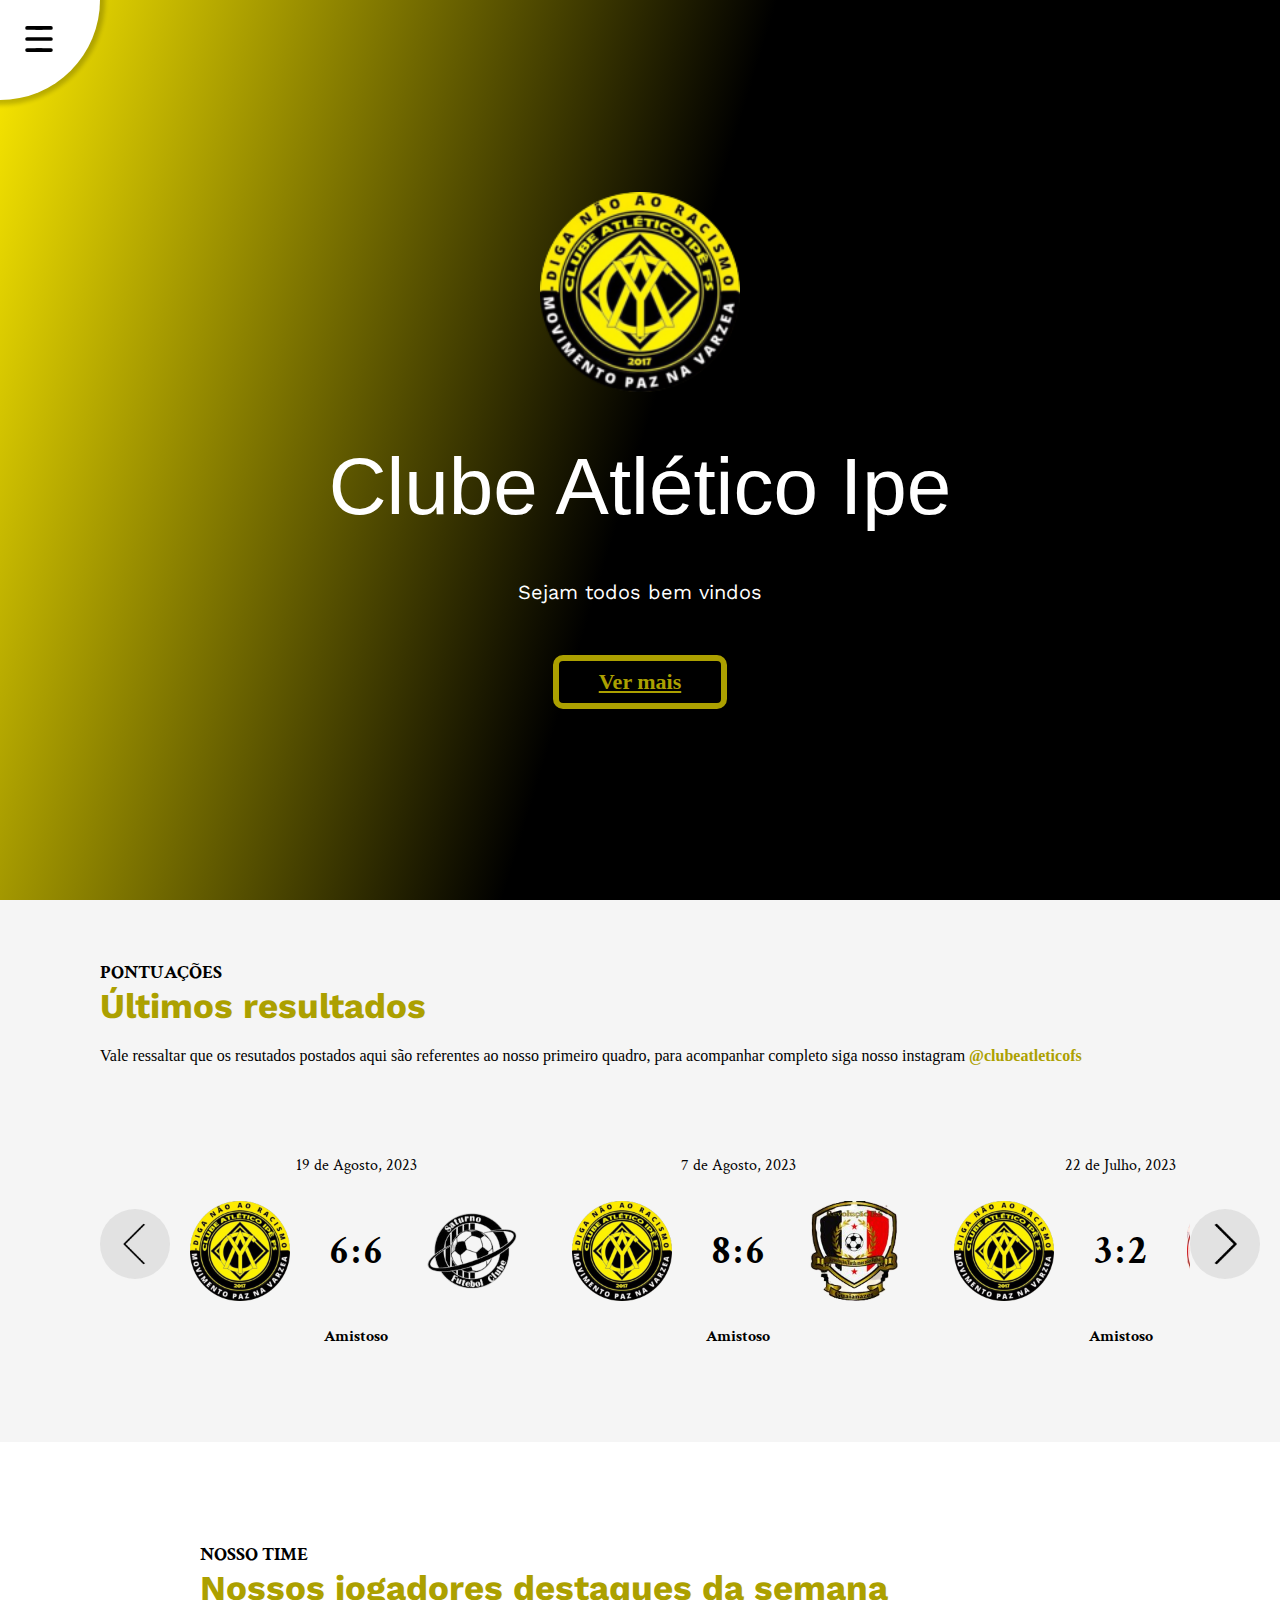
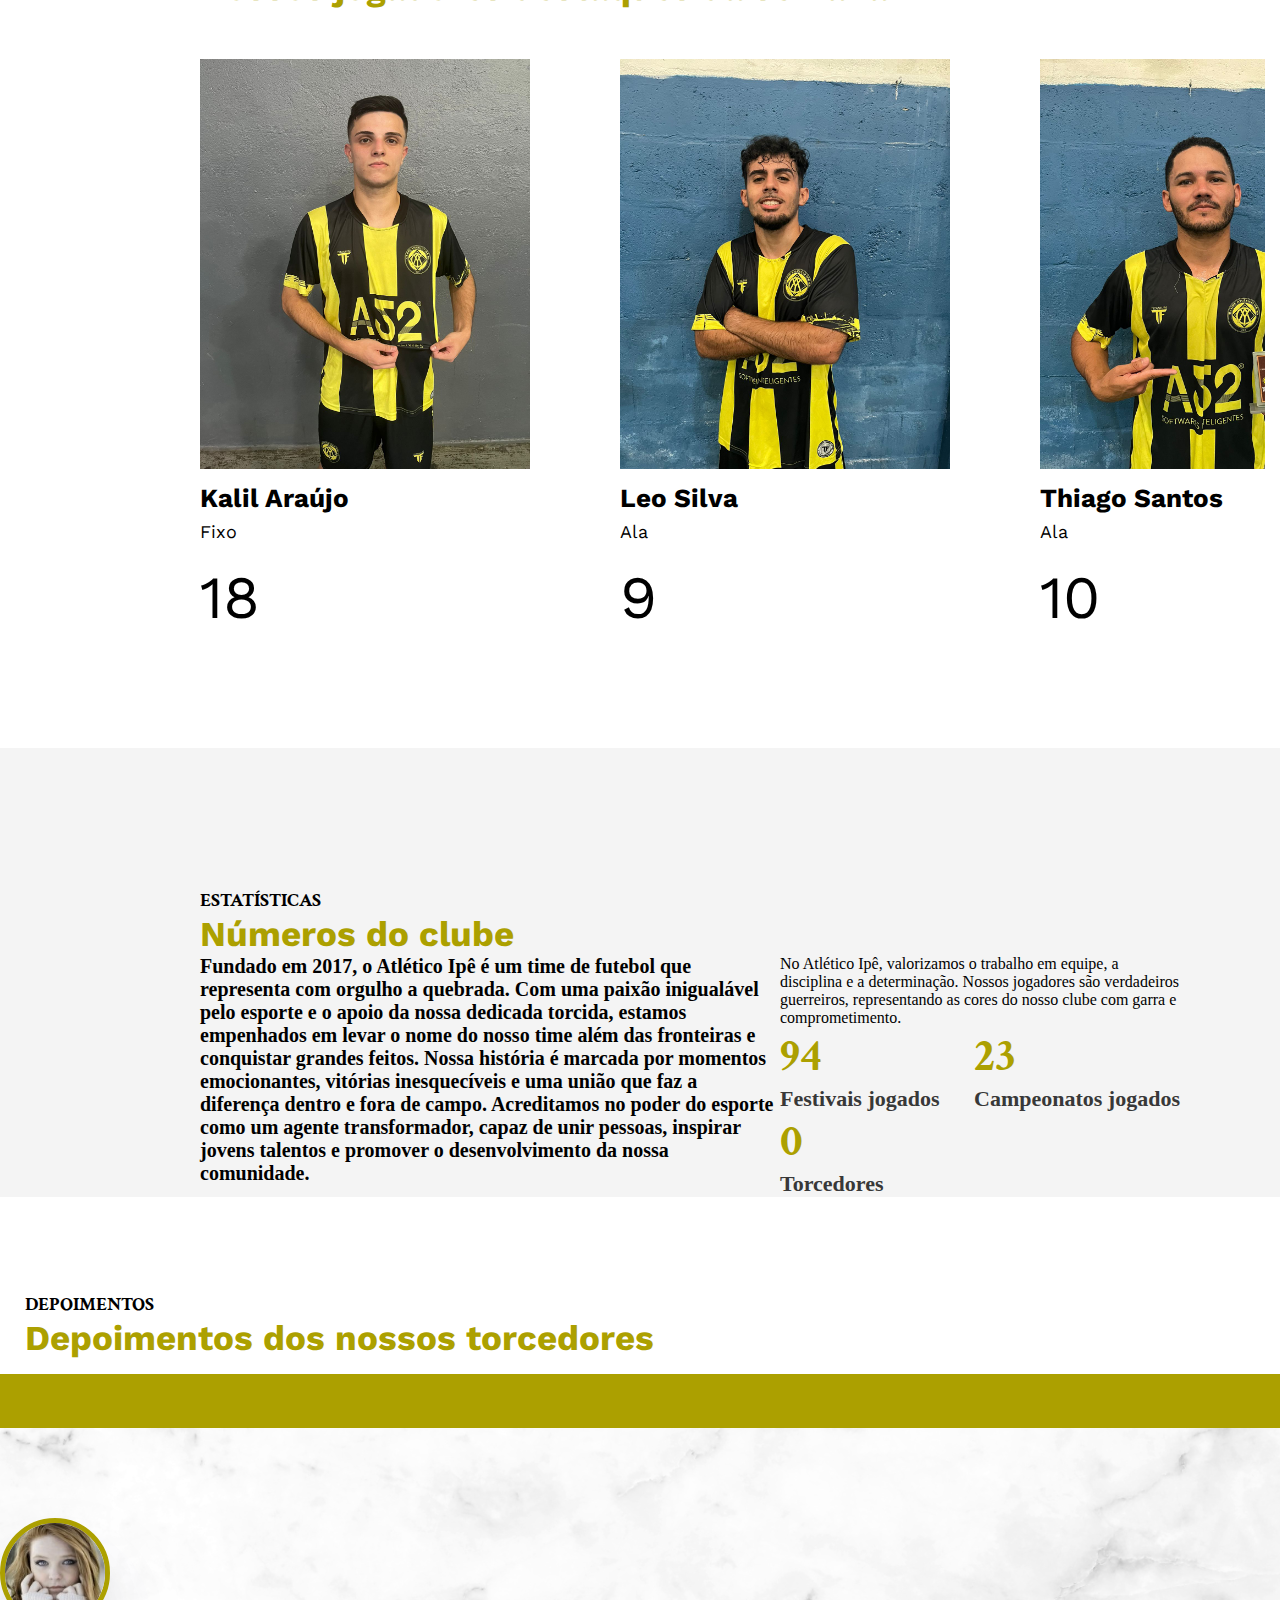
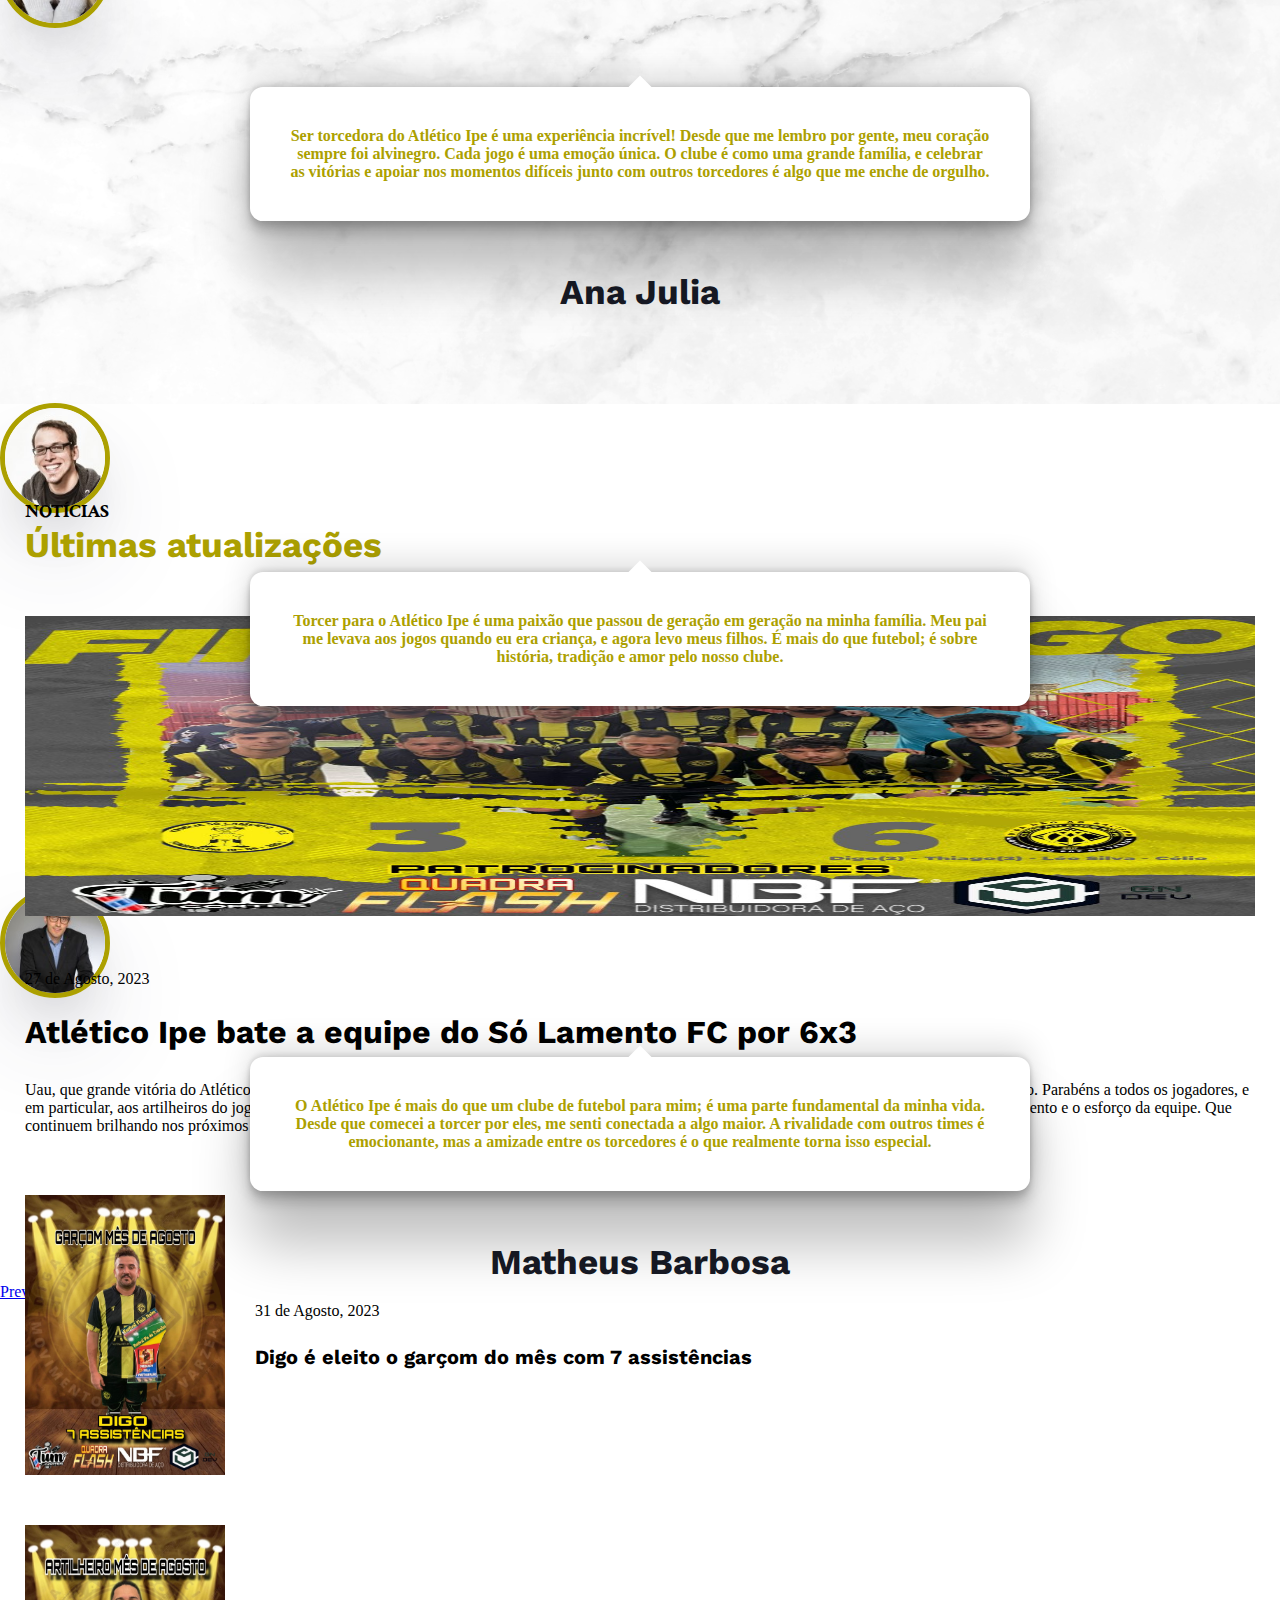
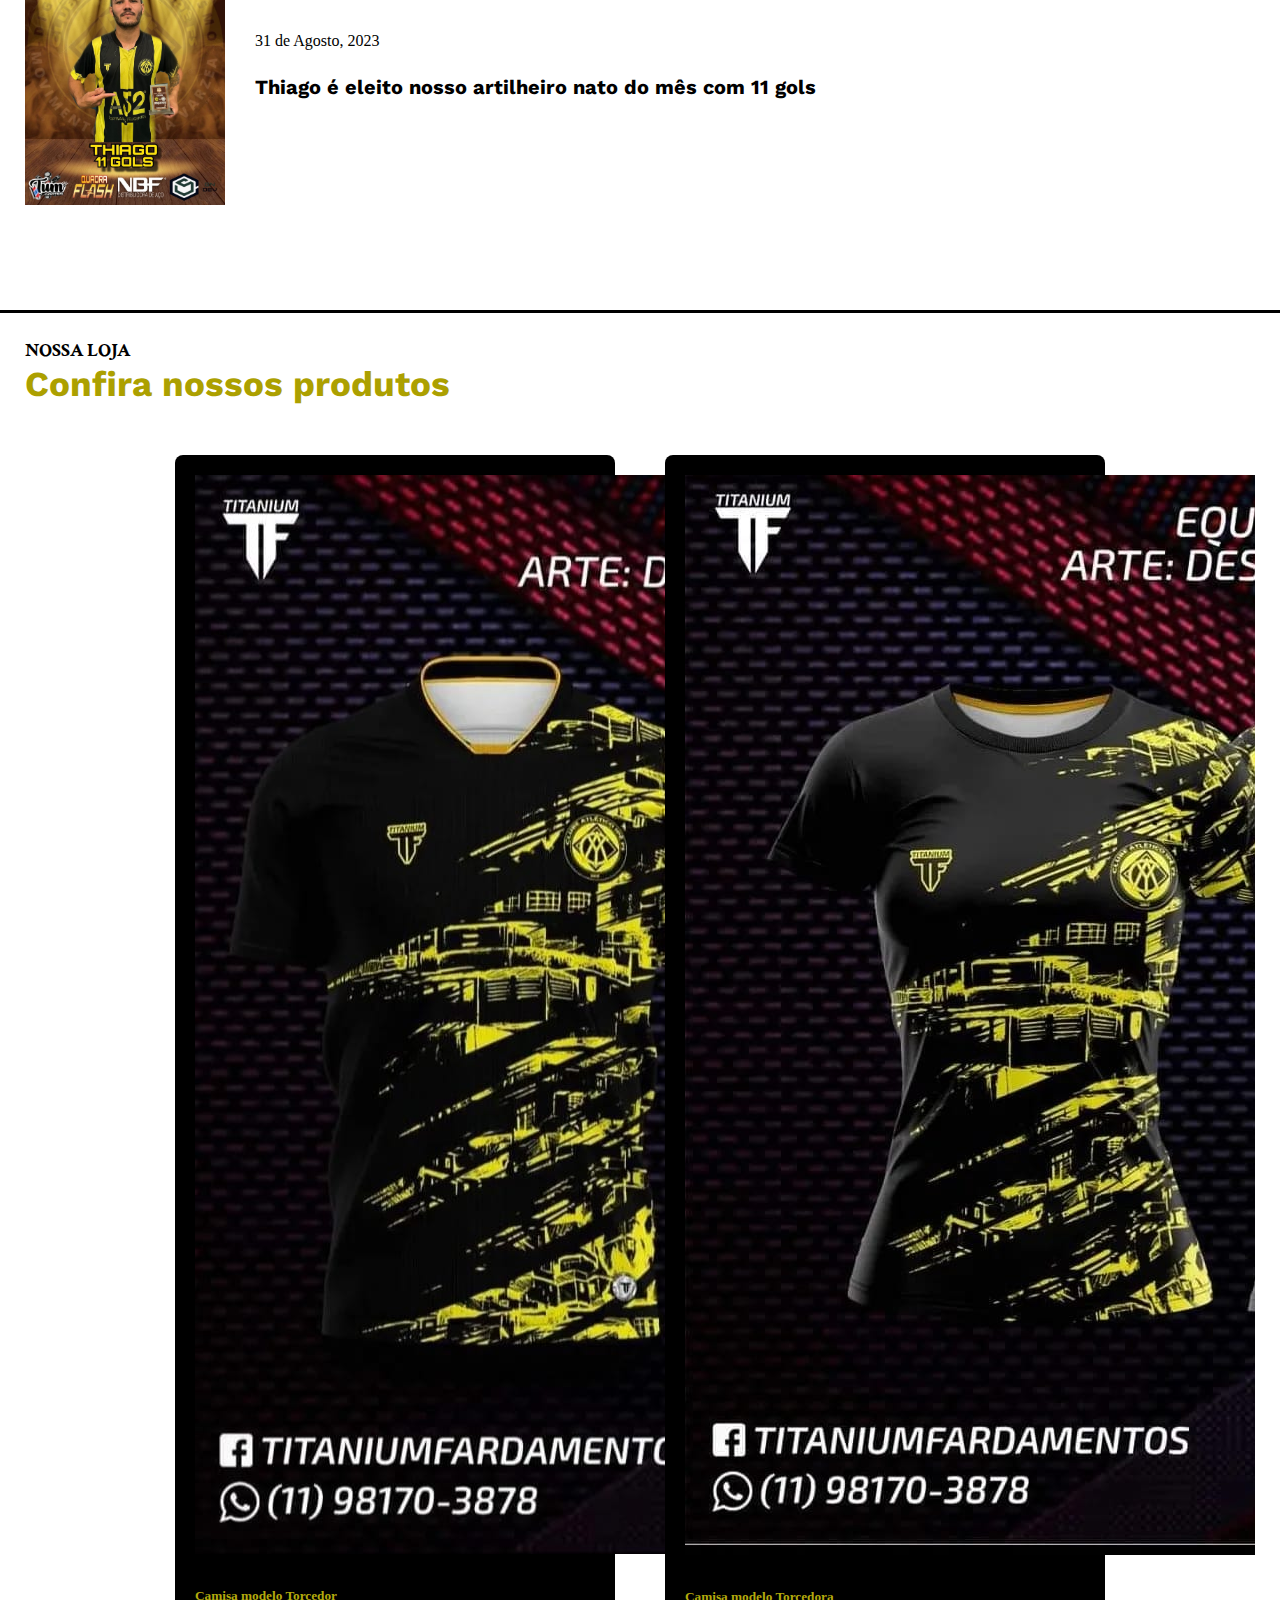
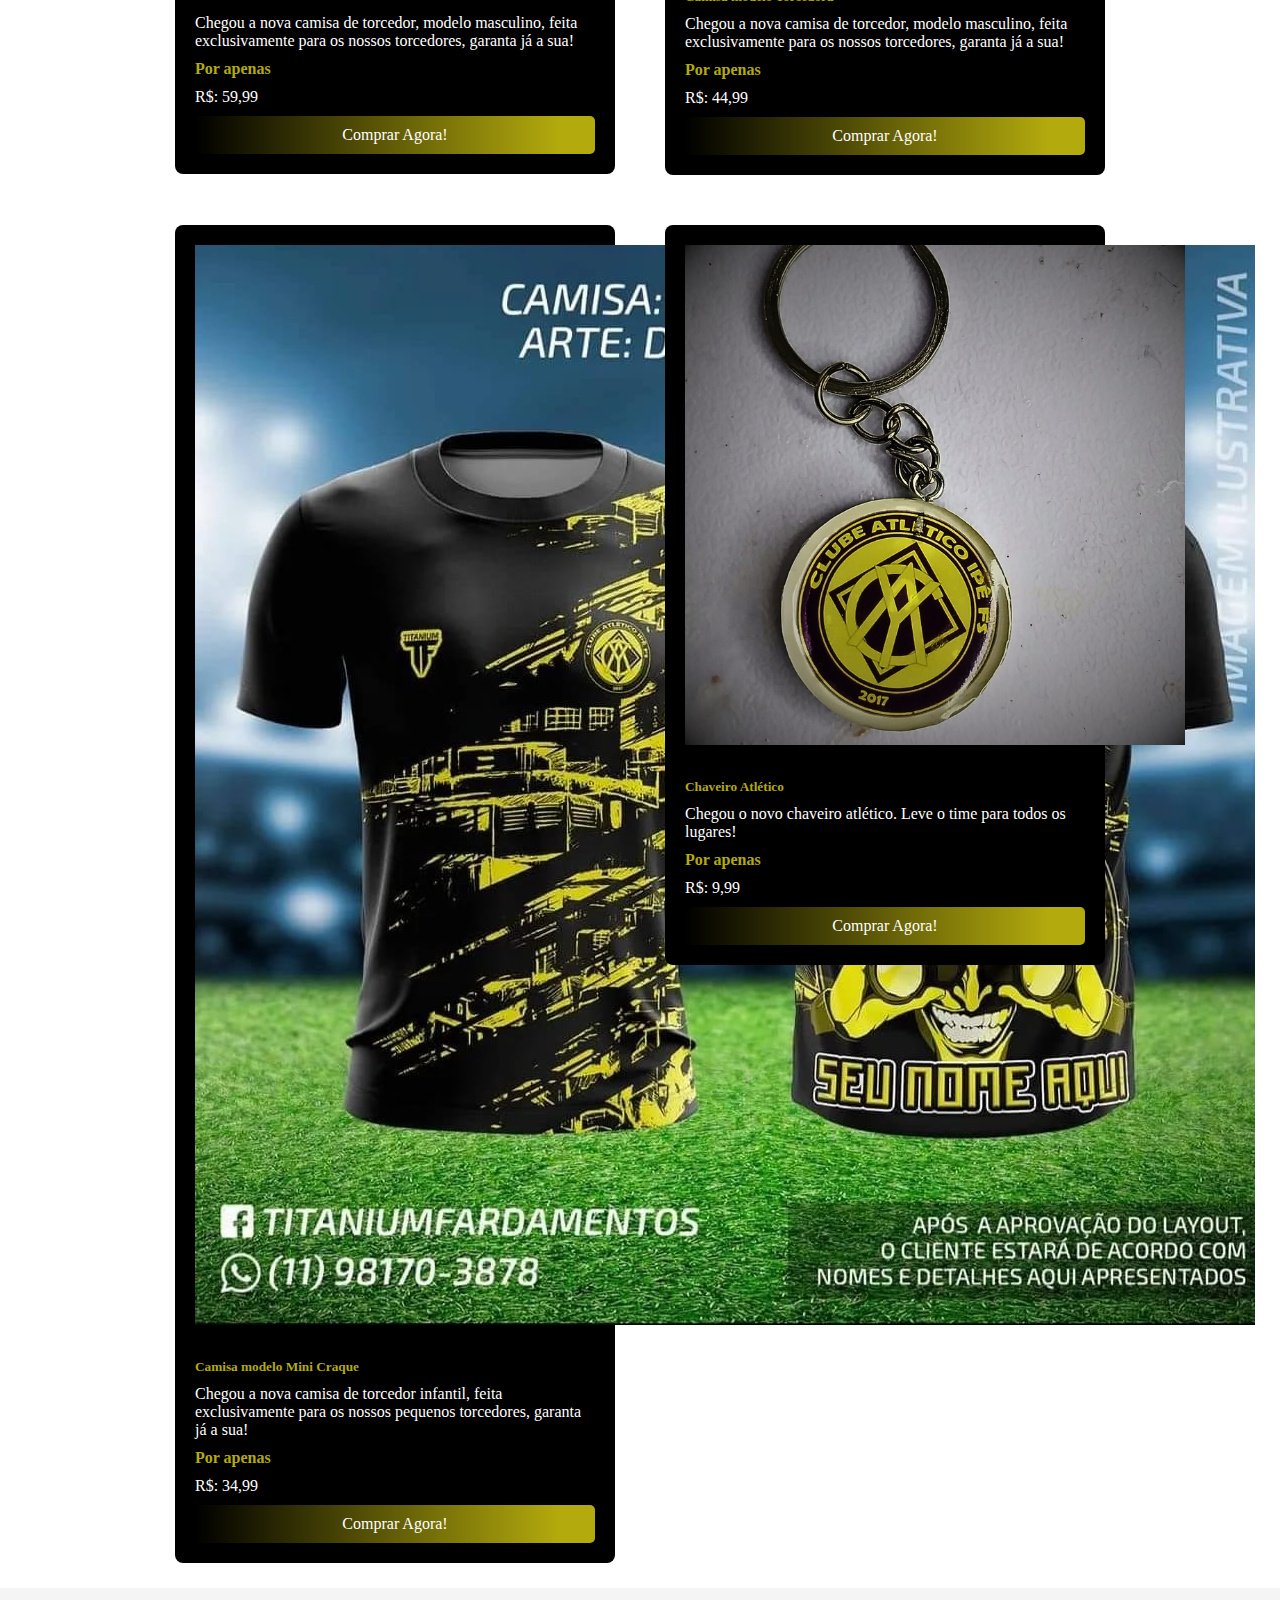
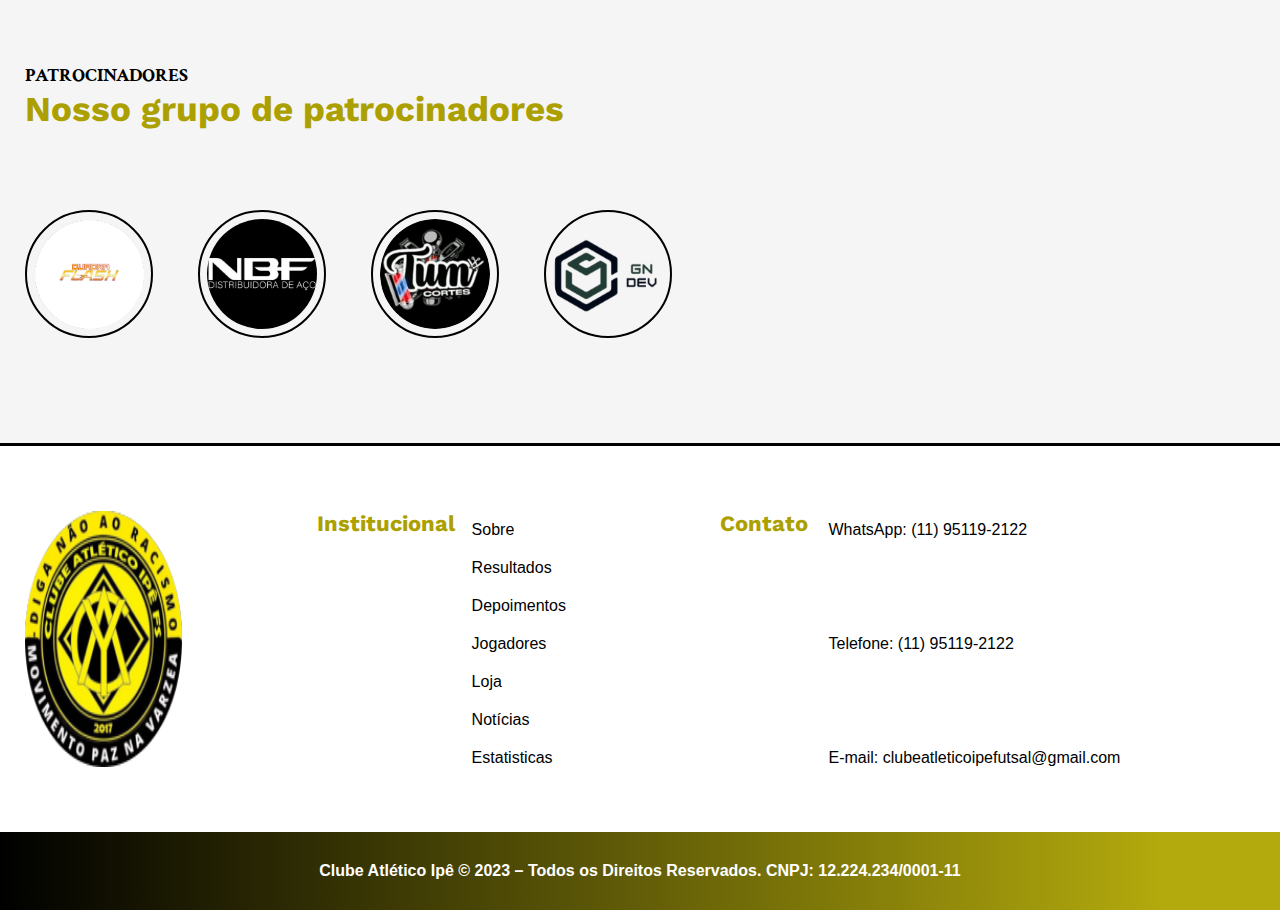
==== commit d9f35a31: "Adicionando página de players e da nbf" ====
--- a/index.html
+++ b/index.html
@@ -17,12 +17,14 @@
     <link rel="stylesheet" href="src/components/Depoiments/style.css" />
     <link rel="stylesheet" href="src/components/News/style.css" />
     <link rel="stylesheet" href="src/components/Store/style.css" />
+    <link rel="stylesheet" href="src/components/Sponsors/styles.css" />
+    <link rel="stylesheet" href="src/components/Footer/style.css" />
     <link rel="stylesheet" href="style.css" />
   </head>
   <body>
     <div class="header">
       <div class="pie pie1" onclick="document.body.classList.remove('active')">
-        <a href="pages/test.html">
+        <a href="players.html">
           <div class="pie-color pie-color1">
             <img class="card" src="/public/images/trabalhar.png" alt="" />
           </div>
@@ -30,7 +32,7 @@
       </div>
       <div class="pie pie2" onclick="document.body.classList.remove('active')">
         <div class="pie-color pie-color2">
-          <a href="">
+          <a href="nbf.html">
             <img class="discount" src="/public/images/sobre.png" alt="" />
           </a>
         </div>
@@ -74,7 +76,7 @@
       </div>
       <div class="title">Clube Atlético Ipe</div>
       <div class="body">Sejam todos bem vindos</div>
-      <a href="" class="more-atletic">Ver mais</a>
+      <a href="sobre" class="more-atletic">Ver mais</a>
     </div>
     <div class="latest-results">
       <img
@@ -224,7 +226,7 @@
         </div> -->
       </div>
     </div>
-    <div class="best-players">
+    <div id="jogadores" class="best-players">
       <h3>NOSSO TIME</h3>
       <h1>Nossos jogadores destaques da semana</h1>
       <div class="container-players">
@@ -333,7 +335,7 @@
         </div>
       </div>
     </div>
-    <h3 class="title-carroussel">DEPOIMENTOS</h3>
+    <h3 id="depoimentos" class="title-carroussel">DEPOIMENTOS</h3>
     <h1 class="subtitle-carroussel">Depoimentos dos nossos torcedores</h1>
     <div
       id="carouselExampleIndicators"
@@ -430,7 +432,7 @@
         <span class="sr-only">Next</span>
       </a>
     </div>
-    <div class="new">
+    <div id="noticias" class="new">
       <h3>NOTÍCIAS</h3>
       <h1>Últimas atualizações</h1>
       <div class="principal">
@@ -484,7 +486,7 @@
         </div>
       </div>
     </div>
-    <div class="section-store">
+    <div id="loja" class="section-store">
       <h3>NOSSA LOJA</h3>
       <h1>Confira nossos produtos</h1>
       <div class="container-cards-img">
@@ -573,6 +575,56 @@
           </div>
         </div>
       </div>
+    </div>
+    <div class="section-sponsors">
+      <div class="group-text">
+        <h3>PATROCINADORES</h3>
+        <h1>Nosso grupo de patrocinadores</h1>
+      </div>
+      <div class="group-sponsors">
+        <img src="/public/images/logo-flash.png" alt="" />
+        <img class="image-nbf" src="/public/images/logo-nbf.png" alt="" />
+        <img src="/public/images/patroCorte.png" alt="" />
+        <img src="/public/images/logoLadoPequeno.png" alt="" />
+      </div>
+    </div>
+    <footer>
+      <img
+        class="img-footer"
+        width="180px"
+        src="/public/images/logoAtletico.png"
+        alt=""
+      />
+      <div class="section-social-midia">
+        <div class="container-footer">
+          <h1 class="title-social-midia">Institucional</h1>
+          <div class="container-infos">
+            <a class="link-footer-page" href="#sobre">Sobre</a>
+            <a class="link-footer-page" href="#container-card">Resultados</a>
+            <a class="link-footer-page" href="#depoimentos">Depoimentos</a>
+            <a class="link-footer-page" href="#jogadores">Jogadores</a>
+            <a class="link-footer-page" href="#loja">Loja</a>
+            <a class="link-footer-page" href="#noticias">Notícias</a>
+            <a class="link-footer-page" href="#minhaSecao">Estatisticas</a>
+          </div>
+        </div>
+        <div id="contato" class="container-footer">
+          <h1 class="title-social-midia">Contato</h1>
+          <div class="container-infos">
+            <span class="link-footer-page">WhatsApp: (11) 95119-2122</span>
+            <span class="link-footer-page">Telefone: (11) 95119-2122</span>
+            <span class="link-footer-page"
+              >E-mail: clubeatleticoipefutsal@gmail.com</span
+            >
+          </div>
+        </div>
+      </div>
+    </footer>
+    <div class="copyright">
+      <p>
+        Clube Atlético Ipê © 2023 – Todos os Direitos Reservados. CNPJ:
+        12.224.234/0001-11
+      </p>
     </div>
   </body>
   <script
--- a/src/components/BestPlayers/style.css
+++ b/src/components/BestPlayers/style.css
@@ -7,8 +7,8 @@
 .container-players {
     display: flex;
     gap: 90px;
-    overflow-x: scroll;
-    margin: 50px 70px 60px 0px;
+    overflow-x: auto !important;
+    margin: 50px 15px 60px 0px;
     padding-bottom: 55px;
 }
 
--- a/src/components/Sponsors/styles.css
+++ b/src/components/Sponsors/styles.css
@@ -0,0 +1,26 @@
+.section-sponsors {
+    background-color: #f5f5f5;
+    padding: 25px;
+}
+
+.group-sponsors {
+    display: flex;
+    flex-wrap: wrap;
+    width: fit-content;
+    gap: 45px;
+    margin: 80px 0px;
+}
+
+.group-text {
+    display: flex;
+    flex-direction: column;
+    padding-top: 50px;
+}
+
+.group-sponsors img {
+    border-radius: 50%;
+    width: 110px;
+    height: 110px;
+    border: 2px solid rgb(0, 0, 0);
+    padding: 7px;
+}--- a/src/components/Footer/style.css
+++ b/src/components/Footer/style.css
@@ -0,0 +1,138 @@
+.container-message {
+    display: flex;
+    flex-direction: column;
+    gap: 20px;
+    padding: 30px;
+}
+
+.title {
+    text-align: center;
+    font-family: 'Roboto', sans-serif;
+
+}
+
+.message {
+    text-align: center;
+    font-family: 'Nunito', sans-serif;
+}
+
+.section-social-midia {
+    display: flex;
+    gap: 80px;
+    margin: 70px 0px;
+    justify-content: space-evenly;
+    flex-direction: column;
+    align-items: center;
+}
+
+.container-social-midia {
+    display: flex;
+    max-height: 25px;
+    gap: 10px;
+}
+
+.section-midias {
+    display: flex;
+    flex-direction: column;
+    width: 100%;
+    gap: 20px;
+}
+
+.container-midias {
+    display: flex;
+    flex-direction: column;
+    width: 100%;
+    gap: 20px;
+}
+
+.container-footer {
+    display: flex;
+    gap: 20px;
+    flex-direction: column;
+    width: 100%;
+}
+
+.container-infos {
+    display: flex;
+    gap: 20px;
+    flex-direction: column;
+}
+
+
+.title-social-midia {
+    font-size: 22px;
+    font-weight: bold;
+}
+
+.link-footer-page {
+    text-decoration: none;
+    color: #000;
+    font-family: 'Geologica', sans-serif;
+}
+
+footer {
+    display: flex;
+    justify-content: center;
+    flex-direction: column;
+    padding: 65px 25px;
+    border-top: 3px solid #000;
+}
+
+.img-footer {
+    max-width: 350px;
+}
+
+.copyright {
+    background-image: linear-gradient(to right, #000 0%, #b3aa0d 91%);
+    padding: 30px;
+}
+
+.copyright p {
+    color: #fff;
+    font-family: 'Geologica', sans-serif;
+    font-weight: 600;
+    text-align: center;
+
+}
+
+@media only screen and (min-width: 1200px) {
+    .container-message {
+        padding: 60px;
+    }
+
+    .container-infos {
+        flex-direction: row;
+    }
+
+    .section-social-midia {
+        flex-direction: row;
+        justify-content: space-evenly;
+        width: 100%;
+        gap: 20px;
+        margin: 0px;
+    }
+
+    footer {
+        flex-direction: row;
+    }
+
+    .section-midias {
+        flex-direction: row;
+        width: auto;
+        height: 100%;
+    }
+
+    .title-social-midia {
+        max-width: 135px;
+    }
+
+    .container-footer {
+        flex-direction: row;
+        width: auto;
+        height: 100%;
+    }
+
+    .container-infos {
+        flex-direction: column;
+    }
+}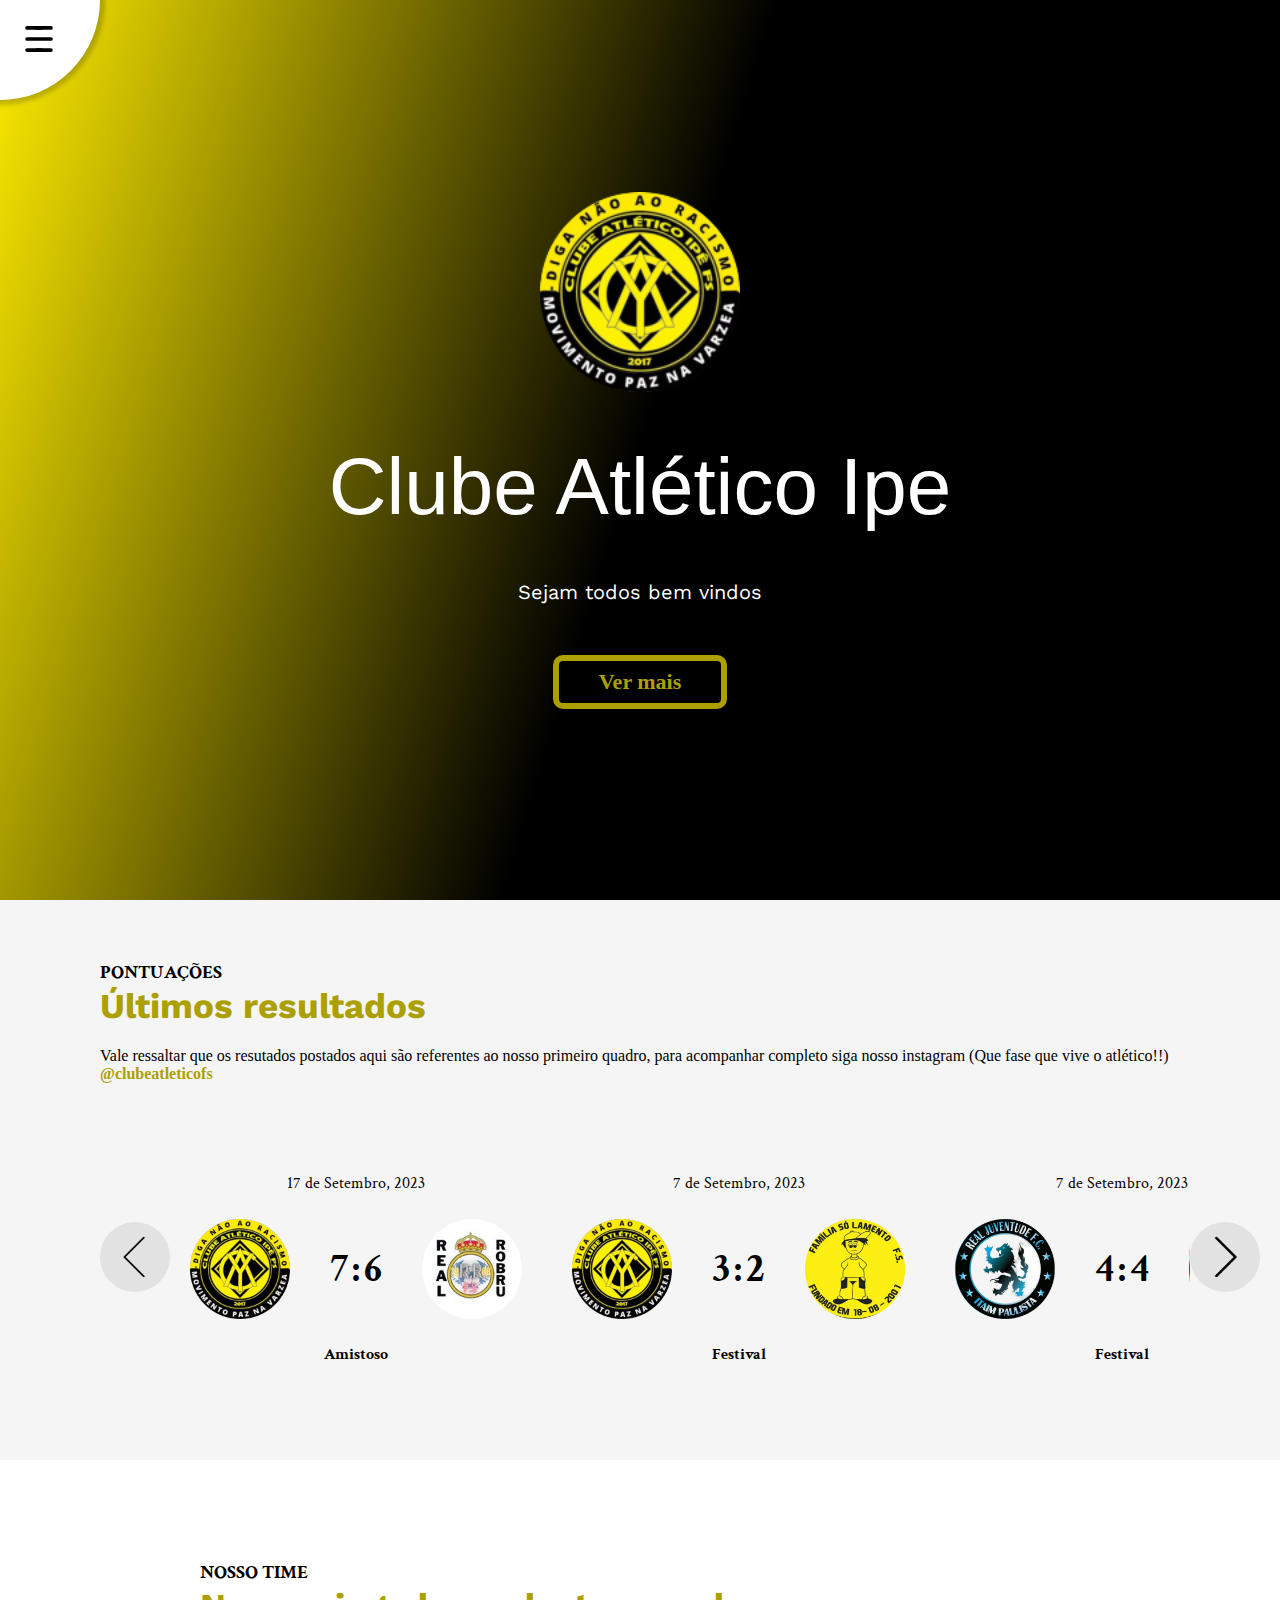
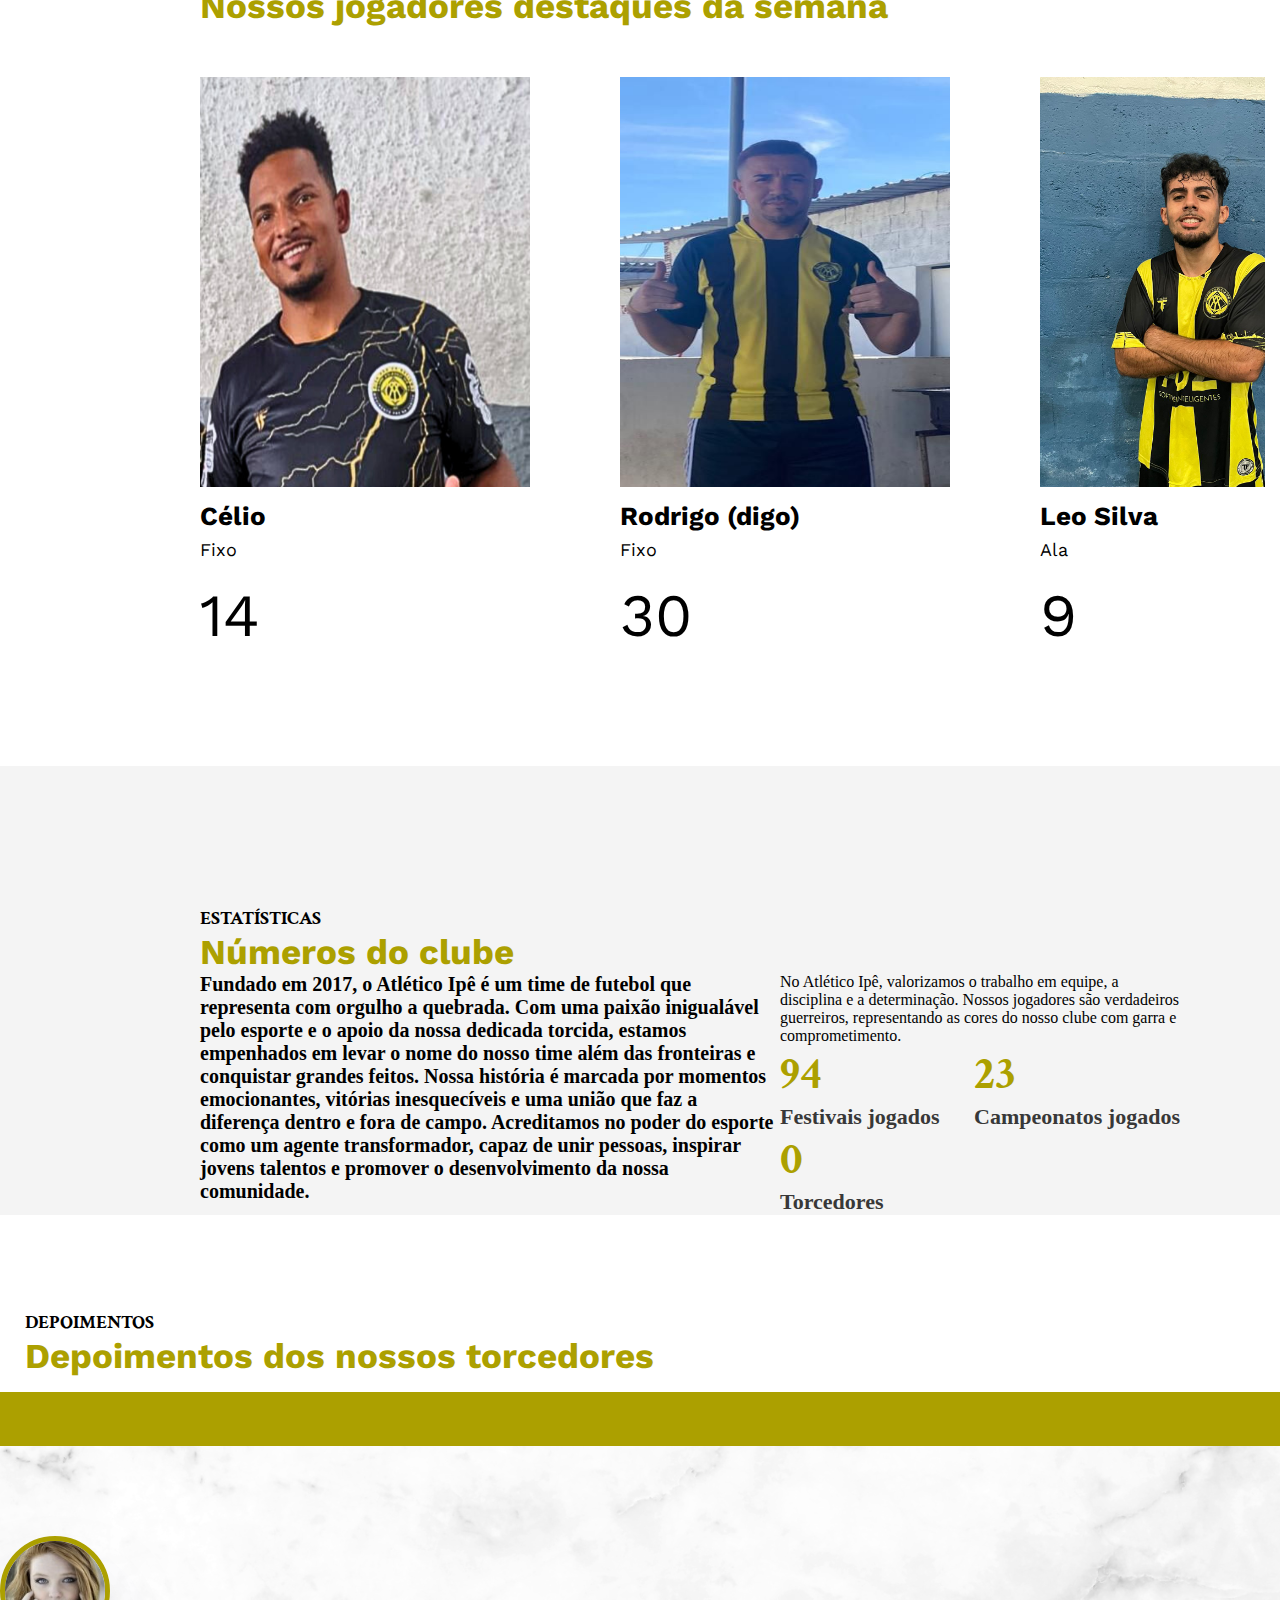
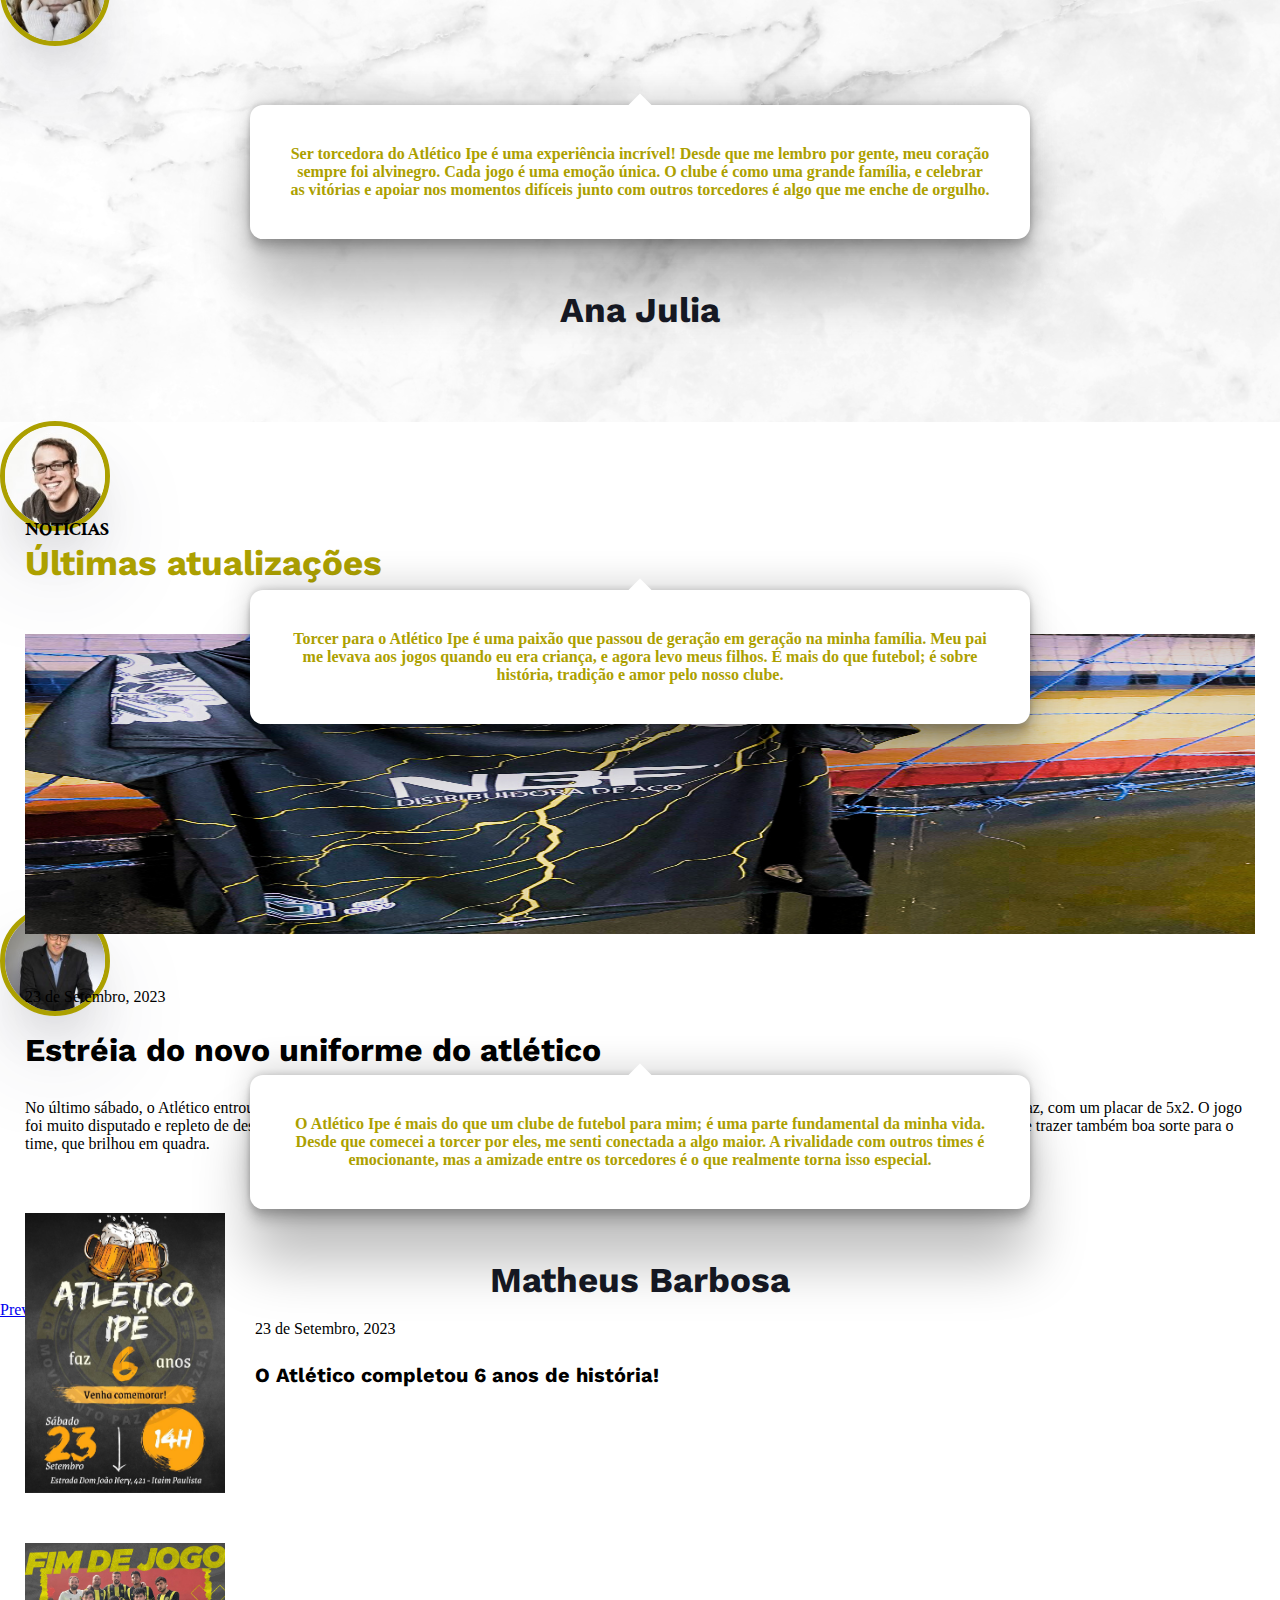
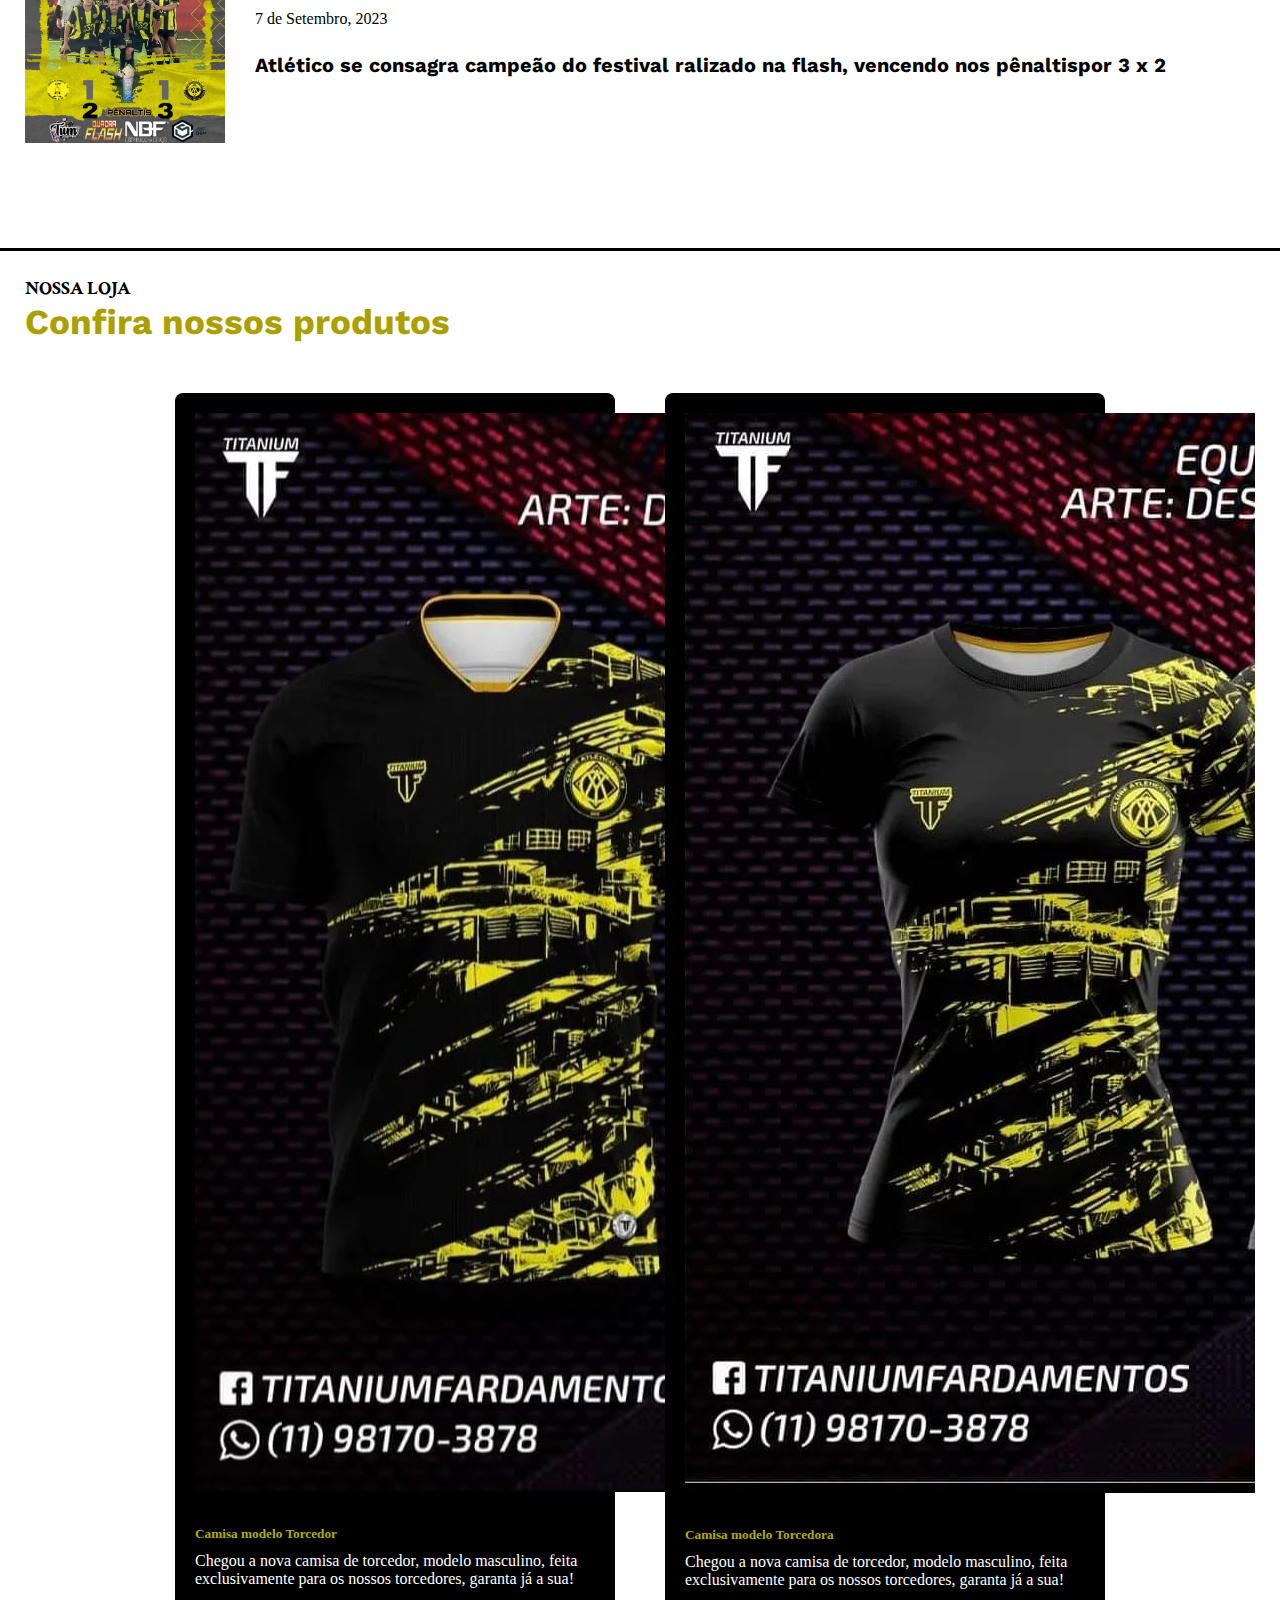
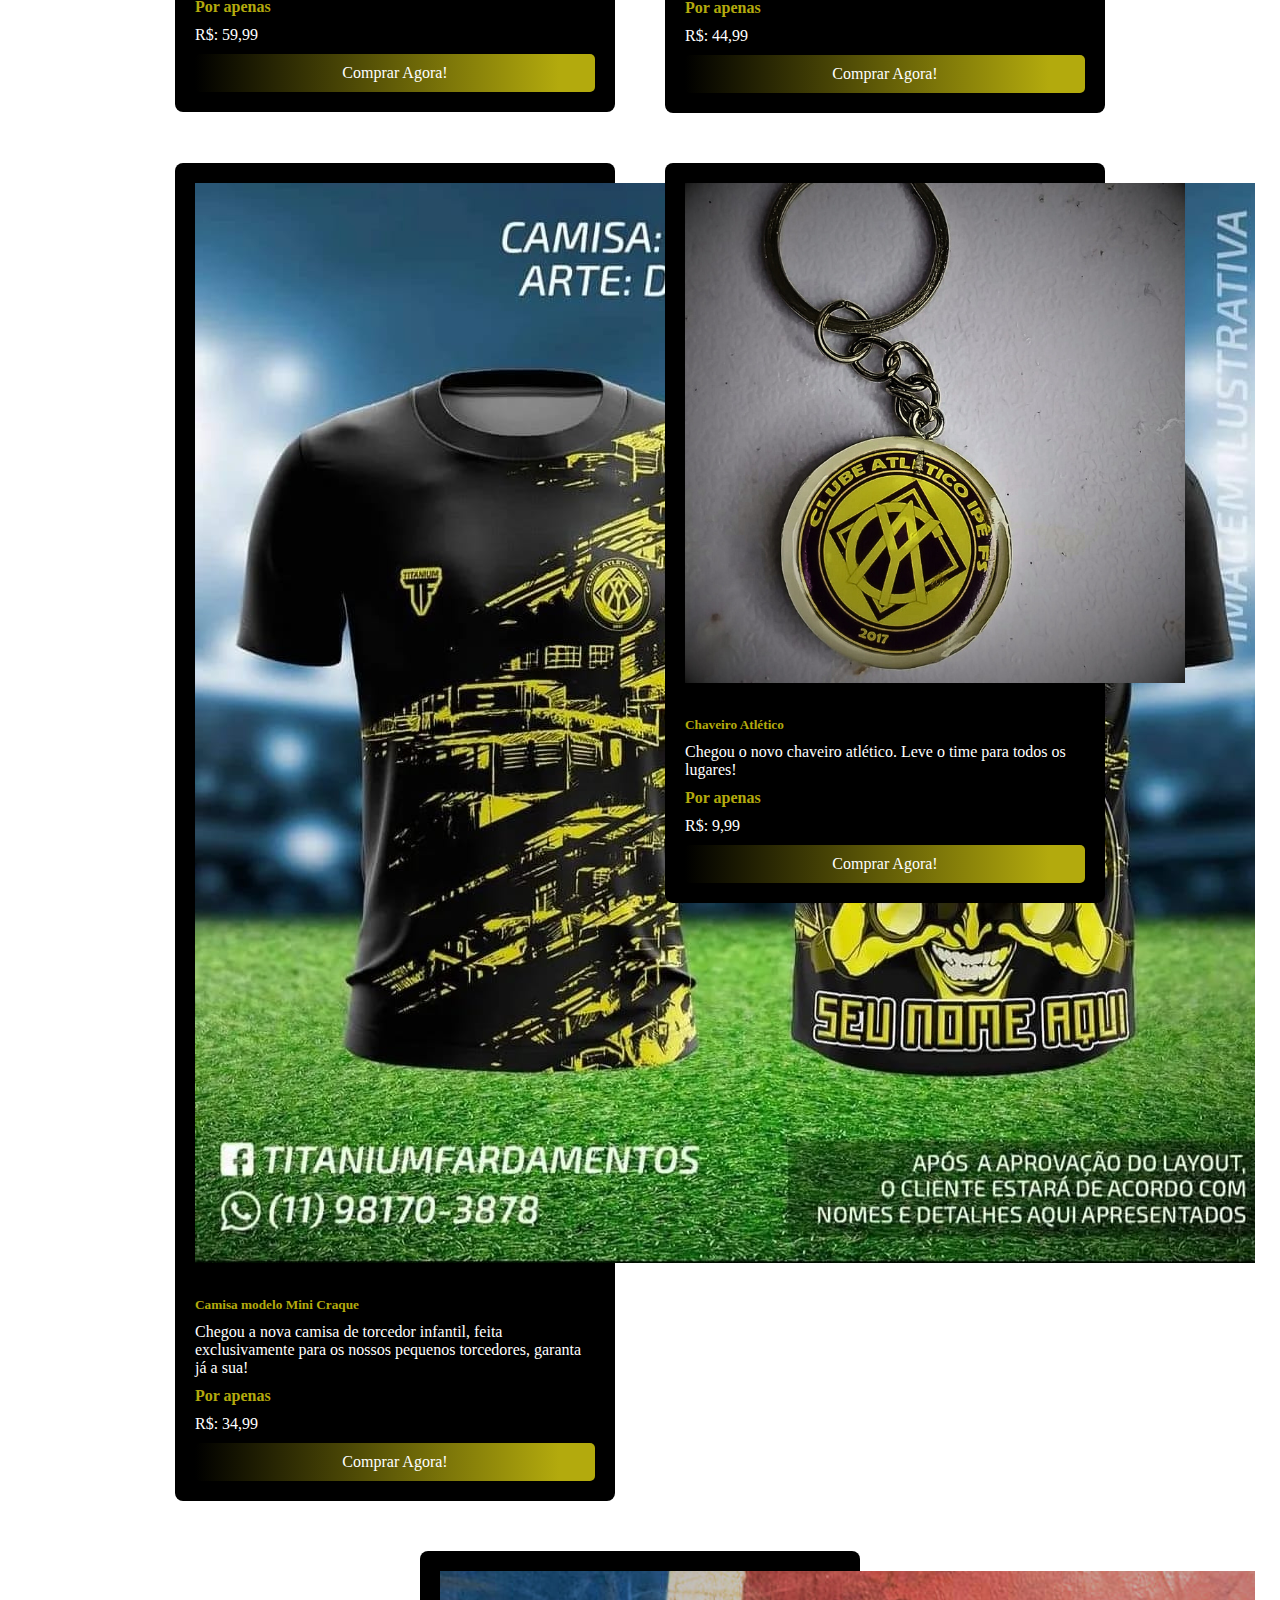
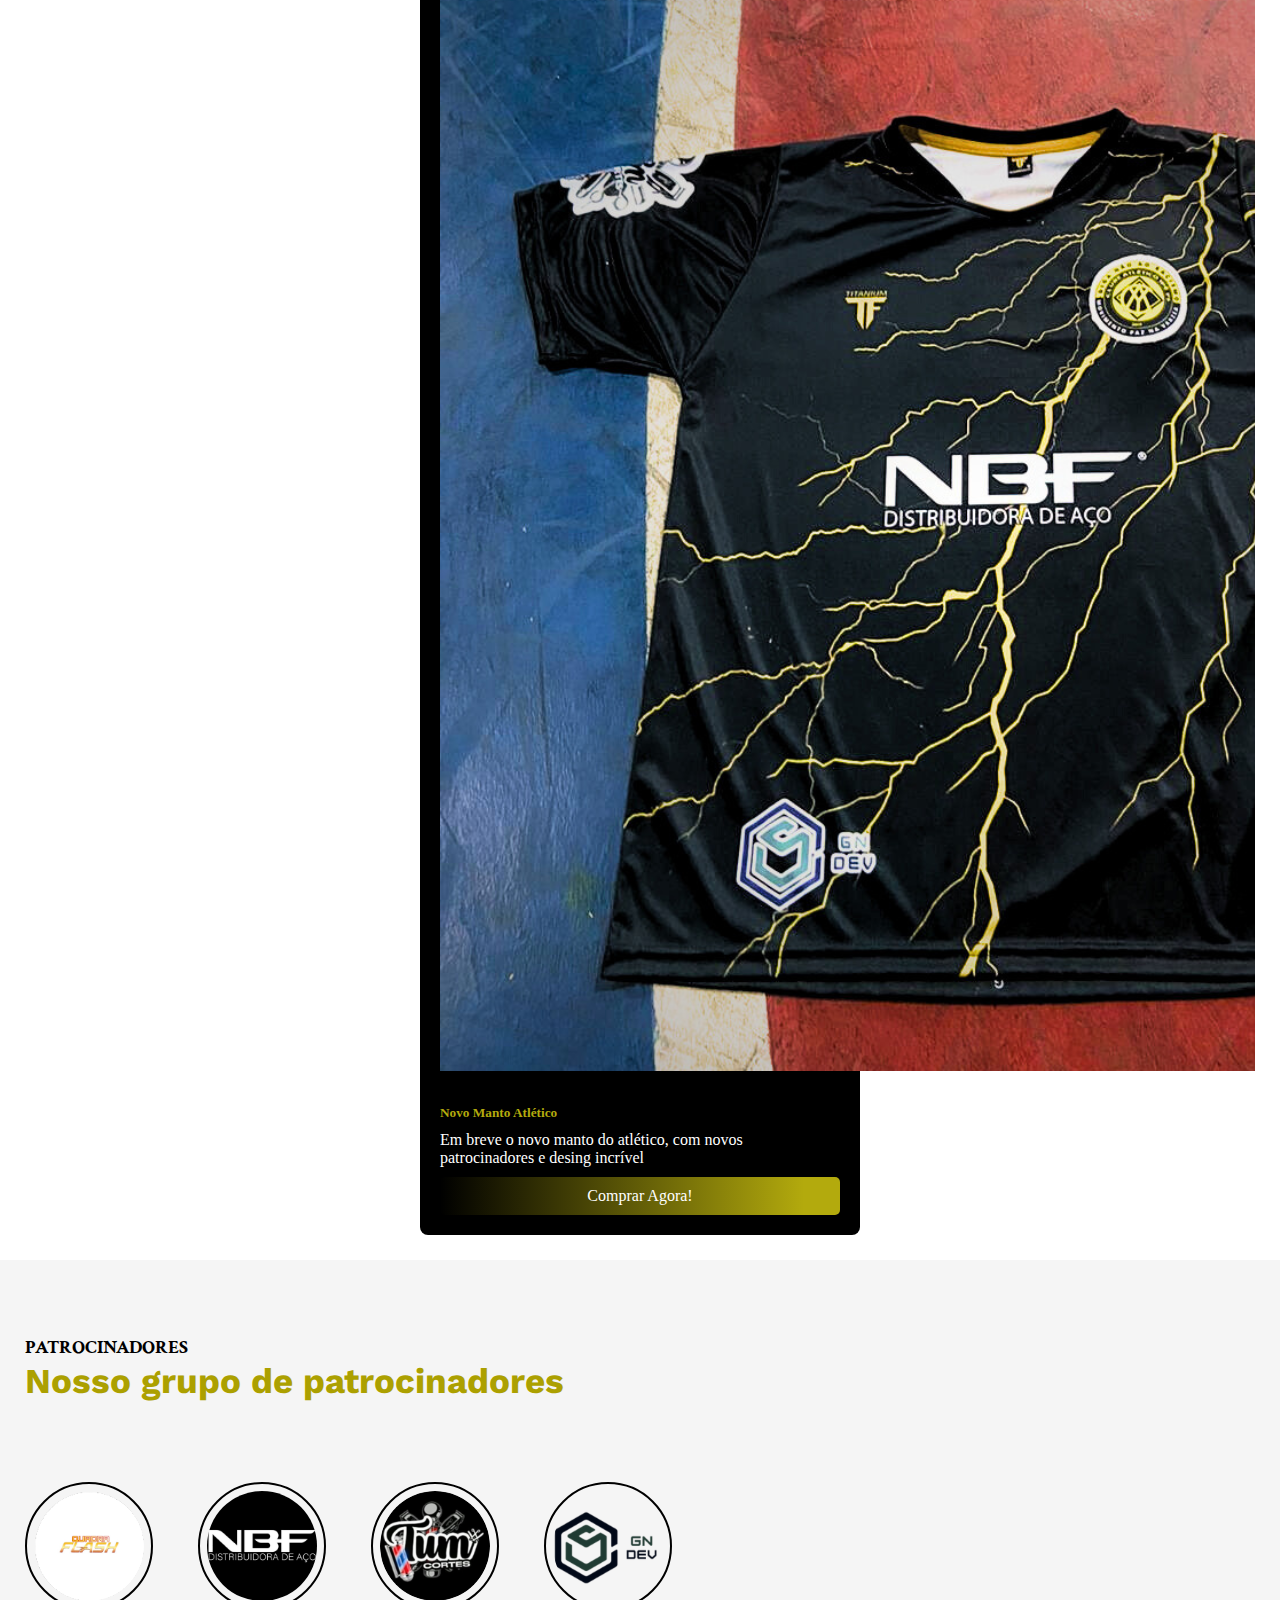
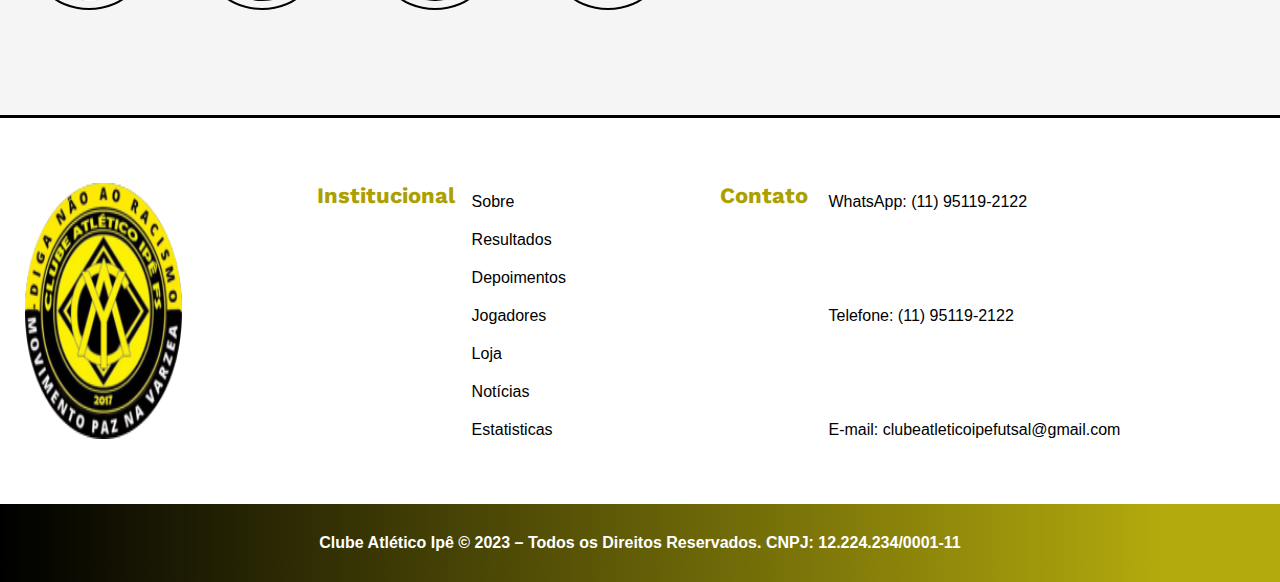
==== commit 9a44af5b: "Subindo atualizações do site, nova foto do manto" ====
--- a/index.html
+++ b/index.html
@@ -76,7 +76,7 @@
       </div>
       <div class="title">Clube Atlético Ipe</div>
       <div class="body">Sejam todos bem vindos</div>
-      <a href="sobre" class="more-atletic">Ver mais</a>
+      <a href="#noticias" class="more-atletic">Ver mais</a>
     </div>
     <div class="latest-results">
       <img
@@ -95,12 +95,14 @@
       <h1>Últimos resultados</h1>
       <p class="description-results">
         Vale ressaltar que os resutados postados aqui são referentes ao nosso
-        primeiro quadro, para acompanhar completo siga nosso instagram
+        primeiro quadro, para acompanhar completo siga nosso instagram (Que fase
+        que vive o atlético!!)
+        <br />
         <span>@clubeatleticofs</span>
       </p>
       <div class="results" id="container-card">
         <div class="container-result">
-          <p class="date">19 de Agosto, 2023</p>
+          <p class="date">17 de Setembro, 2023</p>
           <div class="teams">
             <img
               width="100px"
@@ -110,47 +112,23 @@
               class="logo-teams"
             />
             <div class="scoreboard">
-              <p>6</p>
+              <p>7</p>
               <p>:</p>
               <p>6</p>
             </div>
             <img
               width="100px"
               height="100px"
-              src="/public/images/equipe3.png"
-              alt=""
-              class="logo-teams"
+              src="/public/images/logoReal.jpg"
+              alt=""
+              class="logo-teams"
+              style="border-radius: 50%"
             />
           </div>
           <div class="championship">Amistoso</div>
         </div>
         <div class="container-result">
-          <p class="date">7 de Agosto, 2023</p>
-          <div class="teams">
-            <img
-              width="100px"
-              height="100px"
-              src="/public/images/logoAtletico.png"
-              alt=""
-              class="logo-teams"
-            />
-            <div class="scoreboard">
-              <p>8</p>
-              <p>:</p>
-              <p>6</p>
-            </div>
-            <img
-              width="100px"
-              height="100px"
-              src="/public/images/equipe2.png"
-              alt=""
-              class="logo-teams"
-            />
-          </div>
-          <div class="championship">Amistoso</div>
-        </div>
-        <div class="container-result">
-          <p class="date">22 de Julho, 2023</p>
+          <p class="date">7 de Setembro, 2023</p>
           <div class="teams">
             <img
               width="100px"
@@ -167,12 +145,37 @@
             <img
               width="100px"
               height="100px"
+              src="/public/images/logoSoLamento.png"
+              alt=""
+              class="logo-teams"
+            />
+          </div>
+          <div class="championship">Festival</div>
+        </div>
+        <div class="container-result">
+          <p class="date">7 de Setembro, 2023</p>
+          <div class="teams">
+            <img
+              width="100px"
+              height="100px"
+              src="/public/images/logoItemJuventude.png"
+              alt=""
+              class="logo-teams"
+            />
+            <div class="scoreboard">
+              <p>4</p>
+              <p>:</p>
+              <p>4</p>
+            </div>
+            <img
+              width="100px"
+              height="100px"
               src="/public/images/equipe1.png"
               alt=""
               class="logo-teams"
             />
           </div>
-          <div class="championship">Amistoso</div>
+          <div class="championship">Festival</div>
         </div>
         <!-- <div class="container-result">
           <p class="date">14 de Julho, 2023</p>
@@ -232,7 +235,7 @@
       <div class="container-players">
         <div class="info-players">
           <img
-            src="/public/images/kalil.jpeg"
+            src="/public/images/celio.png"
             width="330px"
             height="410px"
             alt=""
@@ -240,10 +243,26 @@
           />
           <div class="container-infos">
             <div class="wrapper-infos">
-              <p class="name">Kalil Araújo</p>
+              <p class="name">Célio</p>
               <p class="position">Fixo</p>
             </div>
-            <p class="number-player">18</p>
+            <p class="number-player">14</p>
+          </div>
+        </div>
+        <div class="info-players">
+          <img
+            src="/public/images/digo.jpeg"
+            width="330px"
+            height="410px"
+            alt=""
+            class="img-info-players"
+          />
+          <div class="container-infos">
+            <div class="wrapper-infos">
+              <p class="name">Rodrigo (digo)</p>
+              <p class="position">Fixo</p>
+            </div>
+            <p class="number-player">30</p>
           </div>
         </div>
         <div class="info-players">
@@ -277,22 +296,6 @@
               <p class="position">Ala</p>
             </div>
             <p class="number-player">10</p>
-          </div>
-        </div>
-        <div class="info-players">
-          <img
-            src="/public/images/digo.jpeg"
-            width="330px"
-            height="410px"
-            alt=""
-            class="img-info-players"
-          />
-          <div class="container-infos">
-            <div class="wrapper-infos">
-              <p class="name">Rodrigo (digo)</p>
-              <p class="position">Fixo</p>
-            </div>
-            <p class="number-player">30</p>
           </div>
         </div>
       </div>
@@ -437,50 +440,43 @@
       <h1>Últimas atualizações</h1>
       <div class="principal">
         <img
-          src="/public/images/ultimoJogo.jpeg"
+          src="/public/images/camisaDoTime.png"
           class="img-principal-new"
           height="300px"
           alt=""
         />
         <div class="text-new">
-          <p class="date-new">27 de Agosto, 2023</p>
+          <p class="date-new">23 de Setembro, 2023</p>
           <h1 class="title-principal-new">
-            Atlético Ipe bate a equipe do Só Lamento FC por 6x3
+            Estréia do novo uniforme do atlético
           </h1>
         </div>
         <p class="description-principal-new">
-          Uau, que grande vitória do Atlético Ipe! Com um placar de 6x3 contra o
-          Só Lamento FC, fica claro que a equipe teve um desempenho excepcional
-          em campo. Parabéns a todos os jogadores, e em particular, aos
-          artilheiros do jogo: Digo com 2 gols, Thiago com 2 gols, Léo com 1 gol
-          e Renan com 1 gol. Essa é uma conquista notável que mostra o talento e
-          o esforço da equipe. Que continuem brilhando nos próximos jogos!
+          No último sábado, o Atlético entrou em quadra com seu impressionante
+          novo uniforme e conquistou uma vitória sólida contra a formidável
+          equipe do Alcatraz, com um placar de 5x2. O jogo foi muito disputado e
+          repleto de desafios, mas o Atlético mostrou sua força e determinação
+          ao sair vitorioso. O novo manto do Atlético, além de lindo, parece
+          trazer também boa sorte para o time, que brilhou em quadra.
         </p>
       </div>
       <div class="container-more-news">
         <div class="more-news">
-          <img
-            src="/public/images/destaqueAgostoArt.jpeg"
-            width="200px"
-            alt=""
-          />
+          <img src="/public/images/aniversario.jpeg" width="200px" alt="" />
           <div class="text-new">
-            <p class="date-new">31 de Agosto, 2023</p>
+            <p class="date-new">23 de Setembro, 2023</p>
             <h1 class="title-more-new">
-              Digo é eleito o garçom do mês com 7 assistências
+              O Atlético completou 6 anos de história!
             </h1>
           </div>
         </div>
         <div class="more-news">
-          <img
-            src="/public/images/destaqueAgostoGar.jpeg"
-            width="200px"
-            alt=""
-          />
+          <img src="/public/images/campeaoFestival.jpeg" width="200px" alt="" />
           <div class="text-new">
-            <p class="date-new">31 de Agosto, 2023</p>
+            <p class="date-new">7 de Setembro, 2023</p>
             <h1 class="title-more-new">
-              Thiago é eleito nosso artilheiro nato do mês com 11 gols
+              Atlético se consagra campeão do festival ralizado na flash,
+              vencendo nos pênaltispor 3 x 2
             </h1>
           </div>
         </div>
@@ -567,6 +563,27 @@
             </p>
             <p class="title-price">Por apenas</p>
             <p class="price">R$: 9,99</p>
+            <a
+              href="https://wa.me/5511951192122?text=Ol%C3%A1%2C+gostaria+de+ver+os+produtos+do+Atl%C3%A9tico+Ip%C3%AA%21"
+              class="button-store"
+              >Comprar Agora!</a
+            >
+          </div>
+        </div>
+        <div class="card-store" data-aos="fade-up">
+          <img
+            class="card-img-top"
+            src="/public/images/novoManto.png"
+            alt="Card image cap"
+          />
+          <div class="card-body">
+            <h5 class="card-title">Novo Manto Atlético</h5>
+            <p class="card-text">
+              Em breve o novo manto do atlético, com novos patrocinadores e
+              desing incrível
+            </p>
+            <!-- <p class="title-price">Por apenas</p>
+            <p class="price">R$: 9,99</p> -->
             <a
               href="https://wa.me/5511951192122?text=Ol%C3%A1%2C+gostaria+de+ver+os+produtos+do+Atl%C3%A9tico+Ip%C3%AA%21"
               class="button-store"
--- a/src/components/Header/style.css
+++ b/src/components/Header/style.css
@@ -40,6 +40,7 @@
   font-size: 22px;
   border-radius: 10px;
   border: 6px solid;
+  text-decoration: none;
 }
 
 @media only screen and (max-width: 768px) {
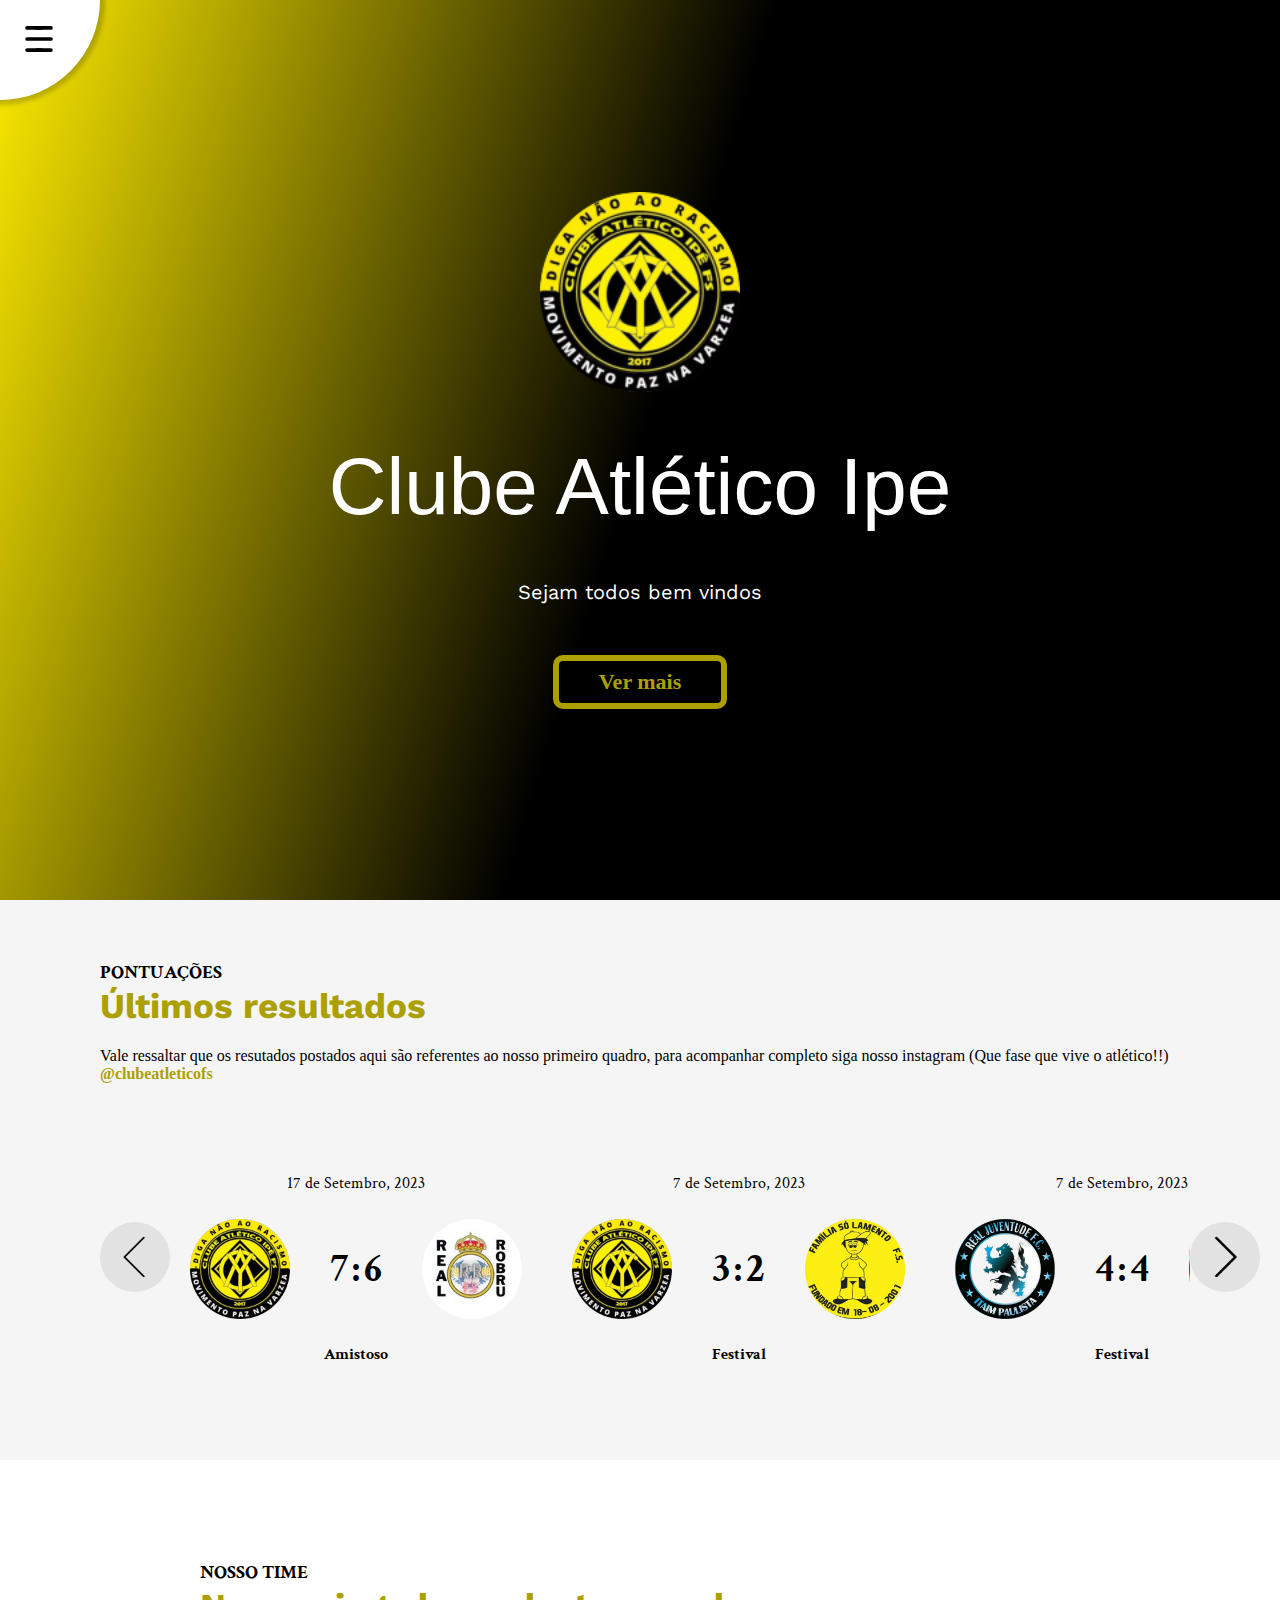
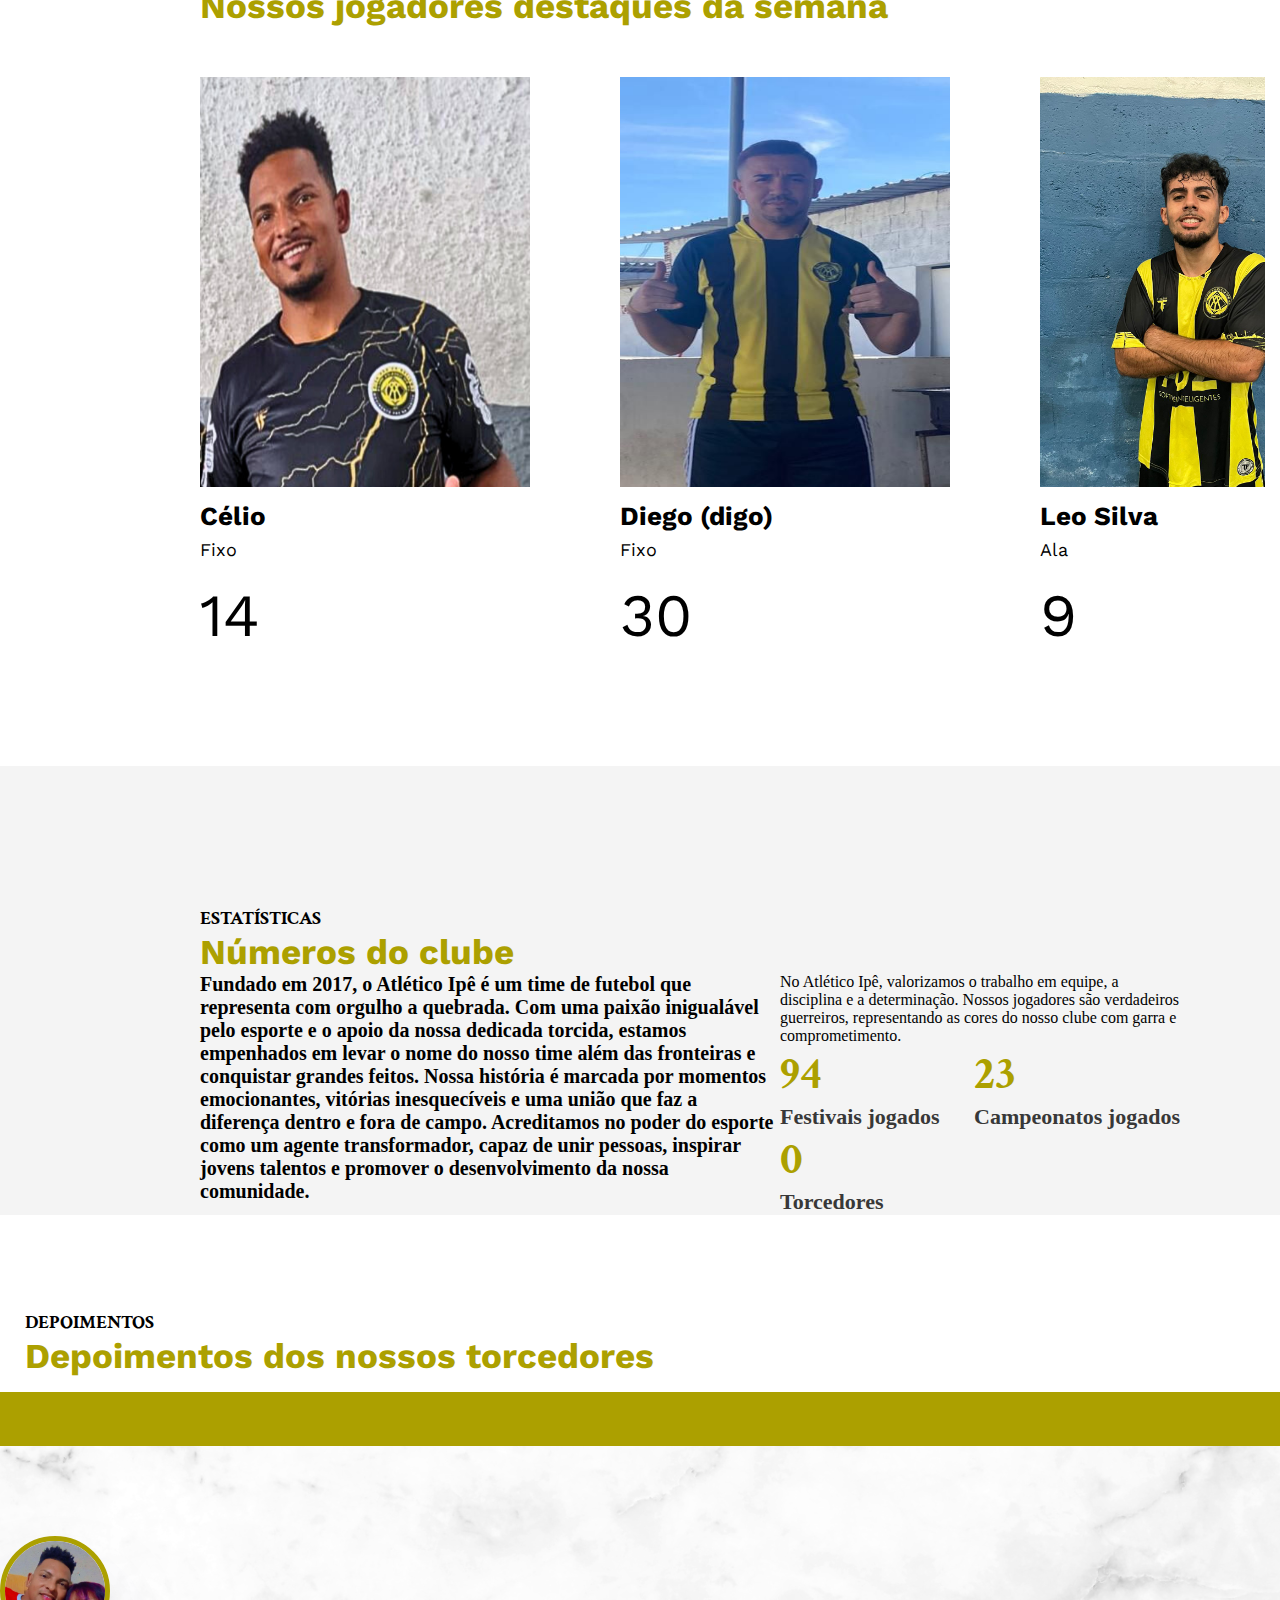
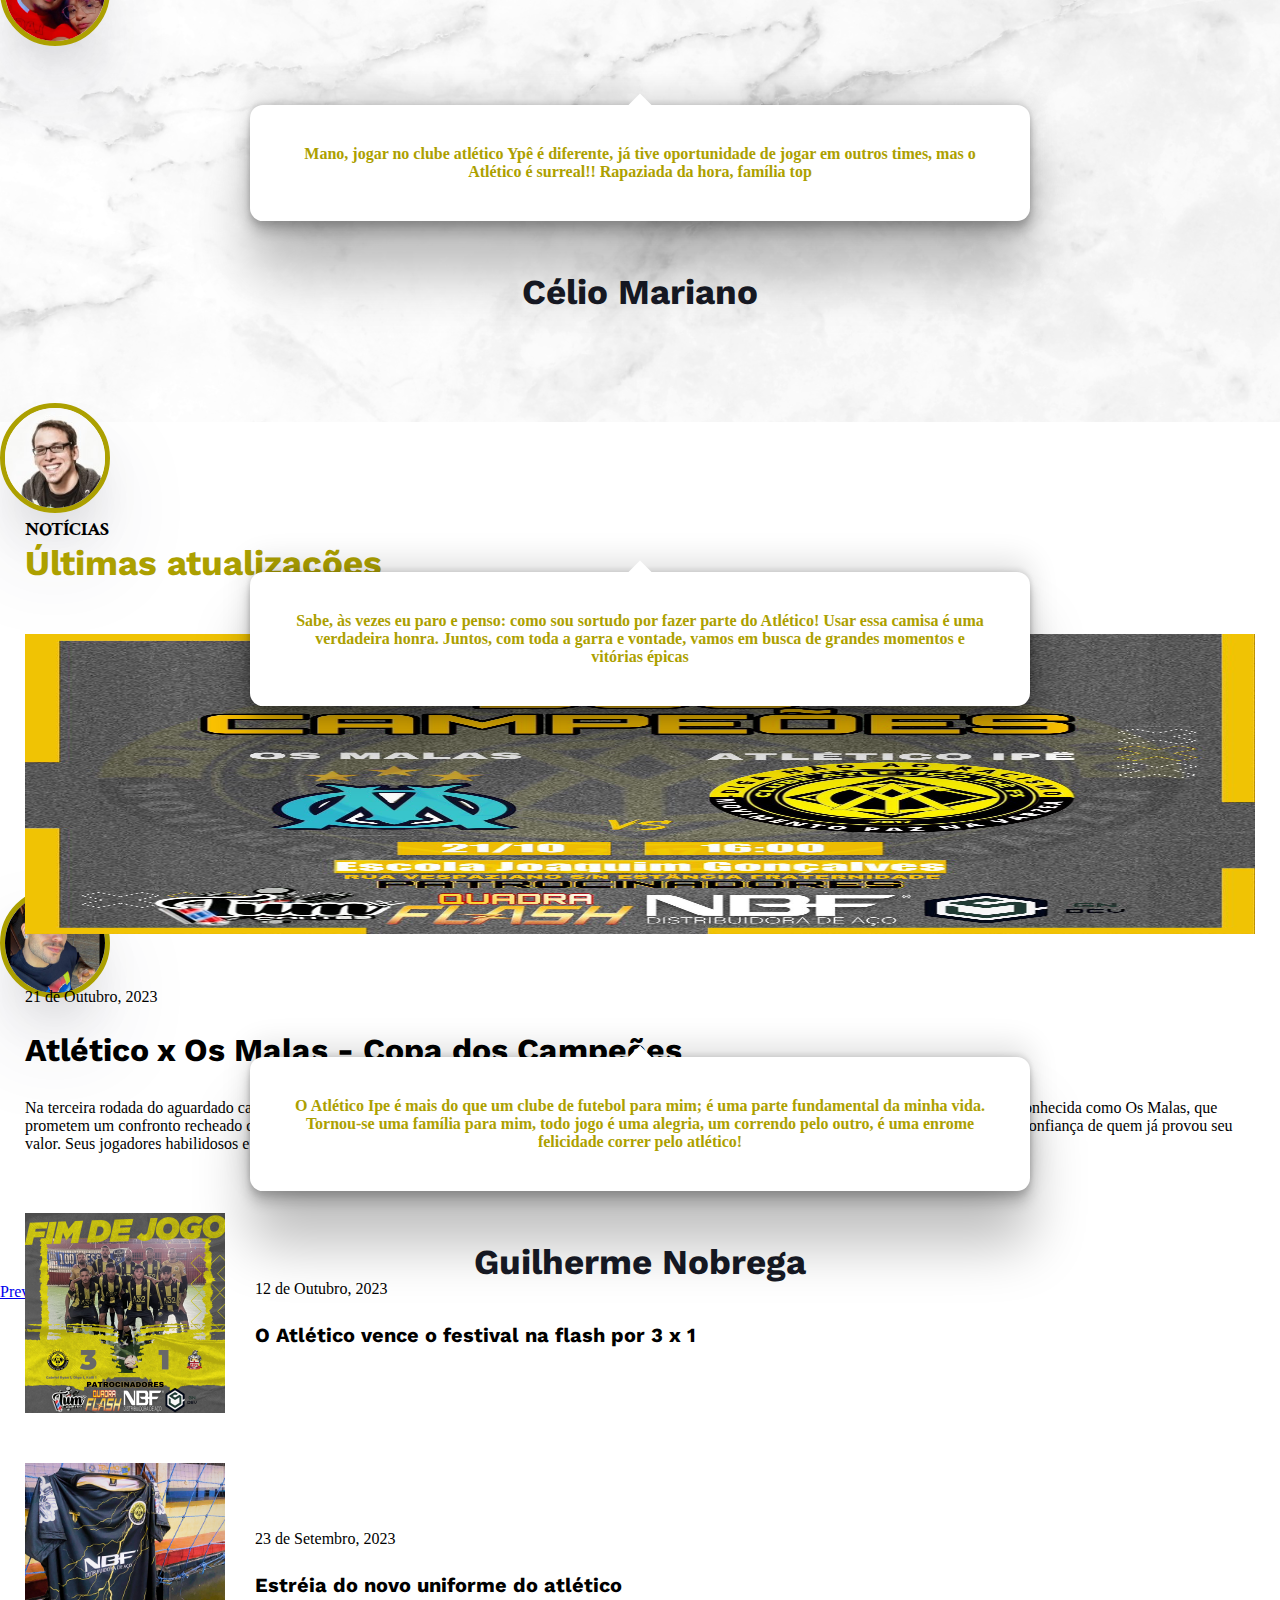
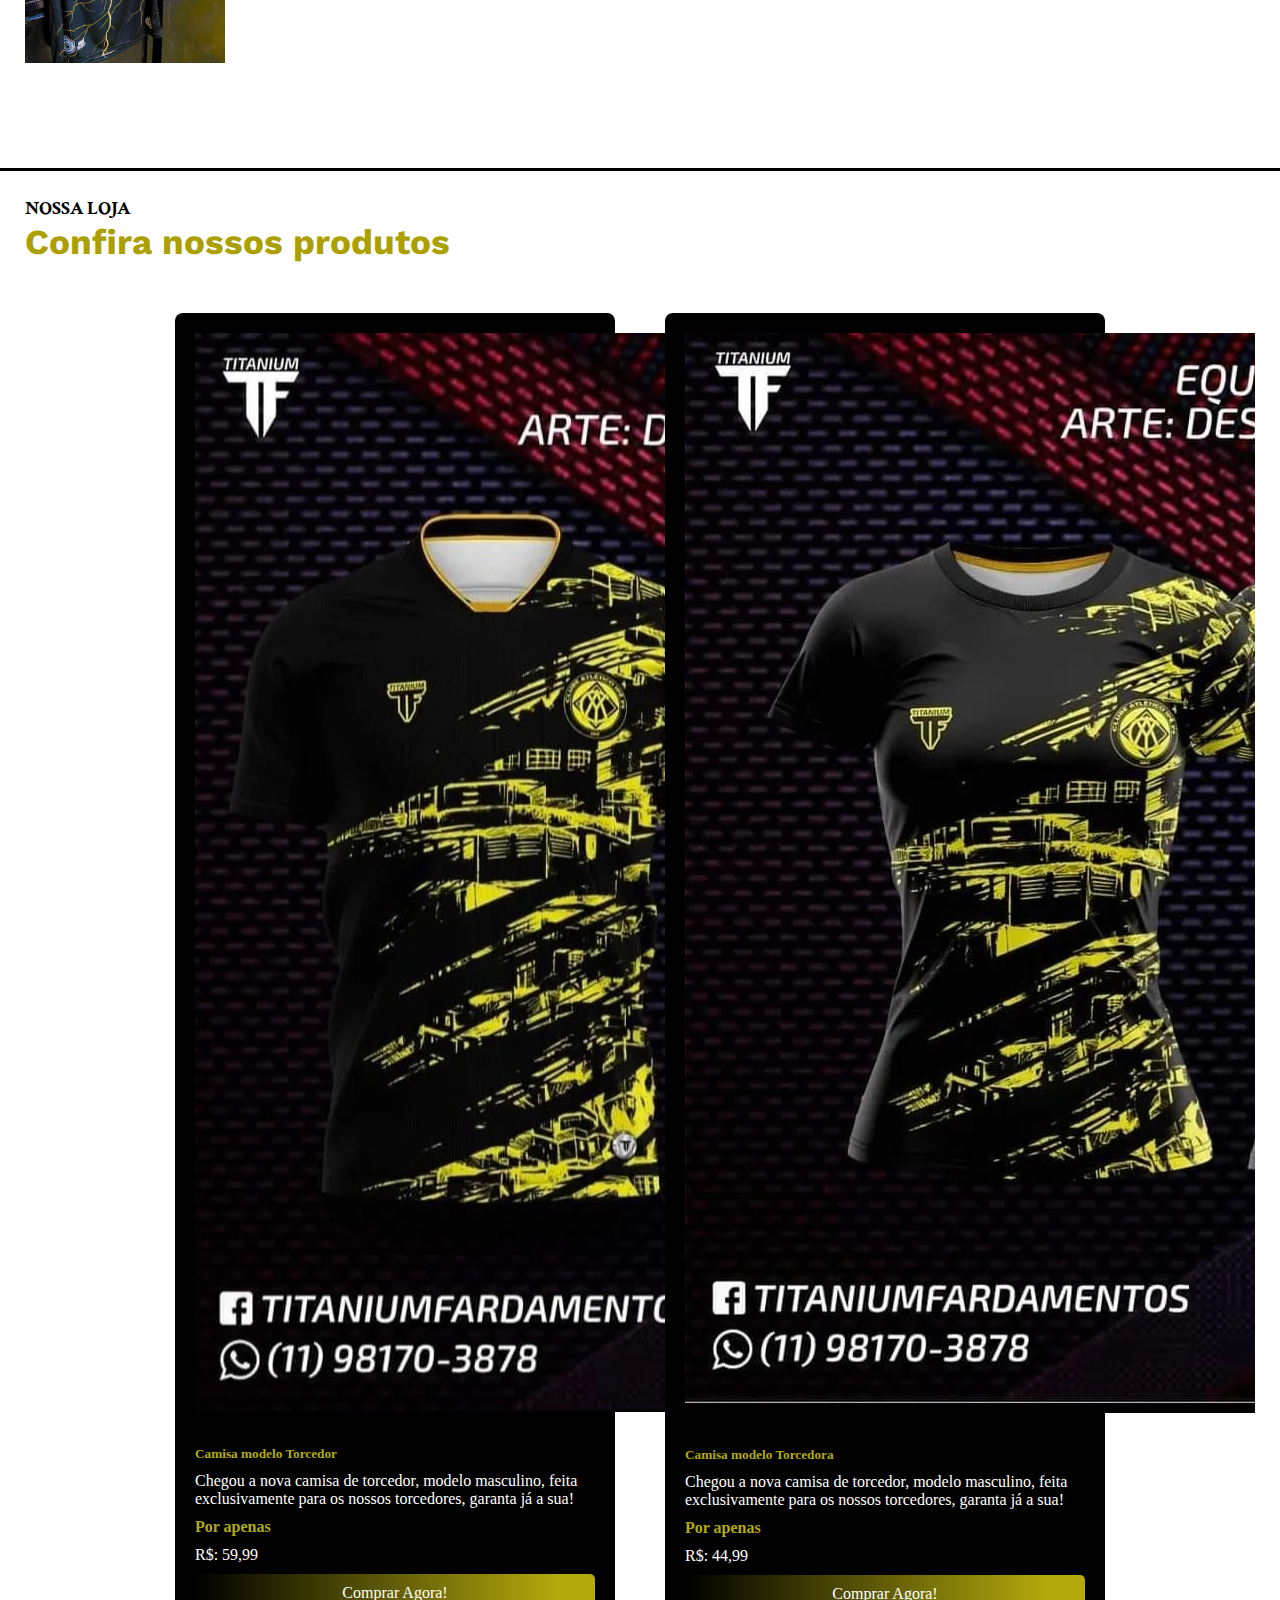
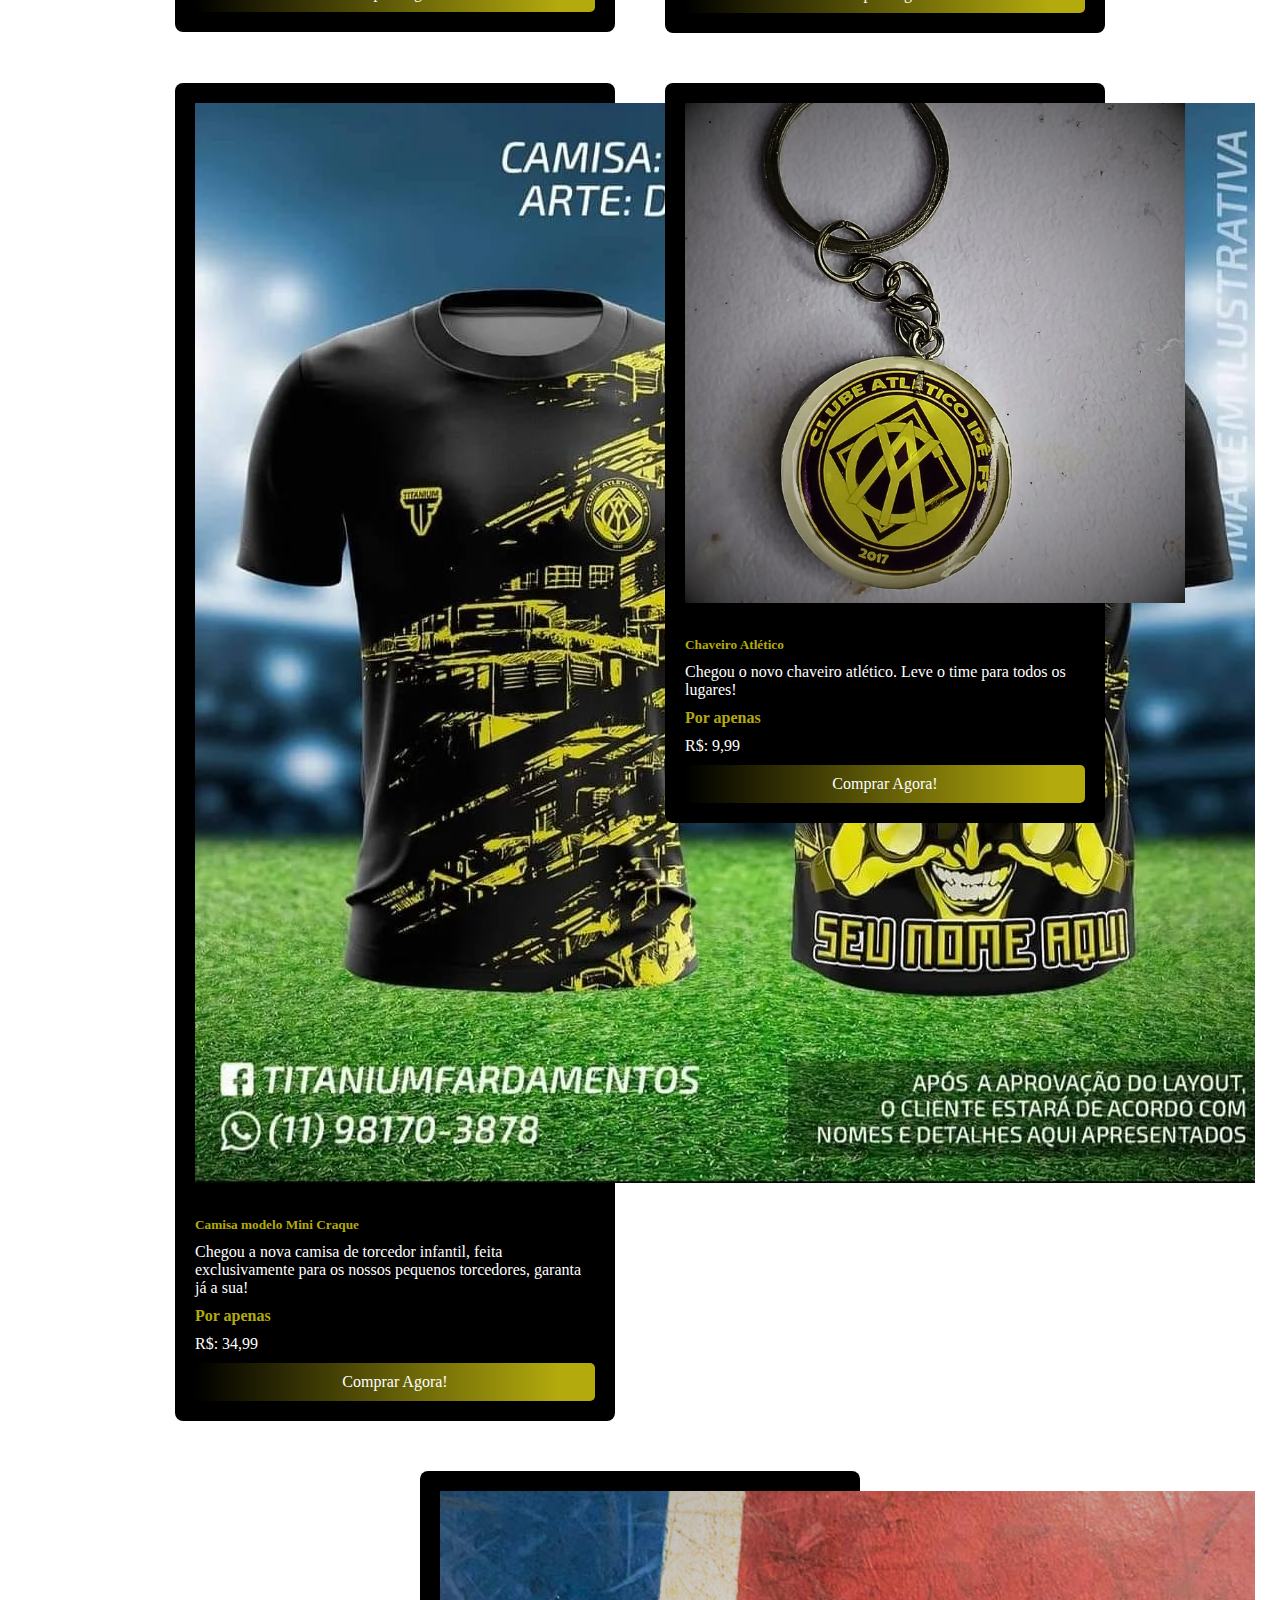
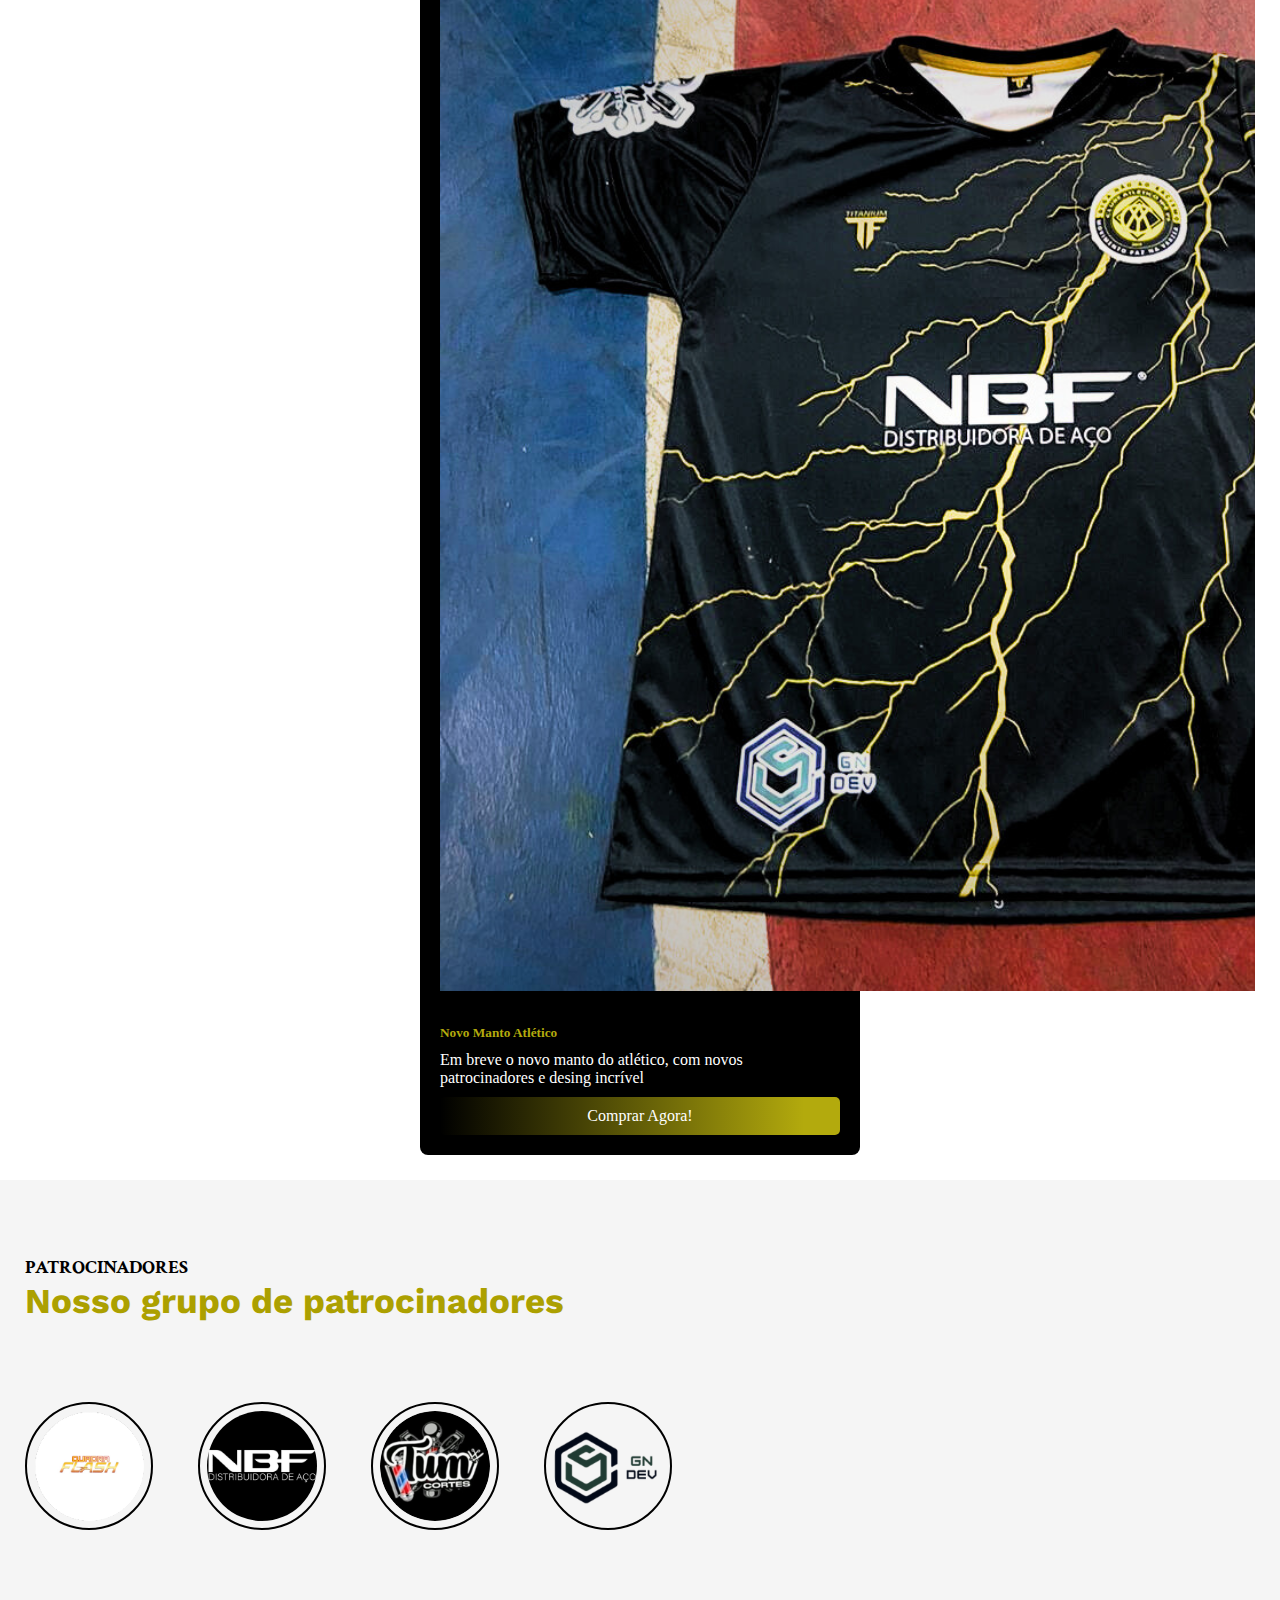
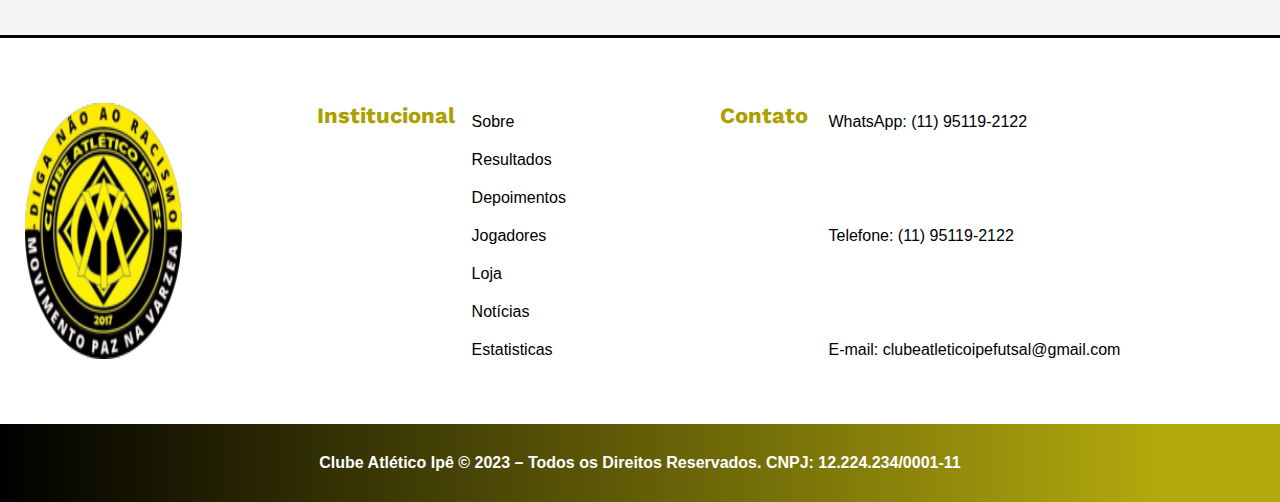
==== commit 09a9091c: "Atualizando site" ====
--- a/index.html
+++ b/index.html
@@ -259,7 +259,7 @@
           />
           <div class="container-infos">
             <div class="wrapper-infos">
-              <p class="name">Rodrigo (digo)</p>
+              <p class="name">Diego (digo)</p>
               <p class="position">Fixo</p>
             </div>
             <p class="number-player">30</p>
@@ -360,19 +360,17 @@
             width="100px"
             height="100px"
             class="img-fluid logo-description mx-auto d-block"
-            src="/public/images/mulher1.jpg"
+            src="/public/images/celioMariano.jpg"
             alt="First slide"
           />
           <div class="container-description">
             <p style="text-align: center">
-              Ser torcedora do Atlético Ipe é uma experiência incrível! Desde
-              que me lembro por gente, meu coração sempre foi alvinegro. Cada
-              jogo é uma emoção única. O clube é como uma grande família, e
-              celebrar as vitórias e apoiar nos momentos difíceis junto com
-              outros torcedores é algo que me enche de orgulho.
+              Mano, jogar no clube atlético Ypê é diferente, já tive
+              oportunidade de jogar em outros times, mas o Atlético é surreal!!
+              Rapaziada da hora, família top
             </p>
           </div>
-          <h1 class="title-carousel">Ana Julia</h1>
+          <h1 class="title-carousel">Célio Mariano</h1>
         </div>
         <div class="carousel-item">
           <img
@@ -384,32 +382,31 @@
           />
           <div class="container-description">
             <p style="text-align: center">
-              Torcer para o Atlético Ipe é uma paixão que passou de geração em
-              geração na minha família. Meu pai me levava aos jogos quando eu
-              era criança, e agora levo meus filhos. É mais do que futebol; é
-              sobre história, tradição e amor pelo nosso clube.
+              Sabe, às vezes eu paro e penso: como sou sortudo por fazer parte
+              do Atlético! Usar essa camisa é uma verdadeira honra. Juntos, com
+              toda a garra e vontade, vamos em busca de grandes momentos e
+              vitórias épicas
             </p>
           </div>
-          <h1 class="title-carousel">João Almeida</h1>
+          <h1 class="title-carousel">Diego Carlos</h1>
         </div>
         <div class="carousel-item">
           <img
             width="100px"
             height="100px"
             class="img-fluid logo-description mx-auto d-block"
-            src="/public/images/homem3.jpg"
+            src="/public/images/guiNobrega.jpg"
             alt="Second slide"
           />
           <div class="container-description">
             <p style="text-align: center">
               O Atlético Ipe é mais do que um clube de futebol para mim; é uma
-              parte fundamental da minha vida. Desde que comecei a torcer por
-              eles, me senti conectada a algo maior. A rivalidade com outros
-              times é emocionante, mas a amizade entre os torcedores é o que
-              realmente torna isso especial.
+              parte fundamental da minha vida. Tornou-se uma família para mim,
+              todo jogo é uma alegria, um correndo pelo outro, é uma enrome
+              felicidade correr pelo atlético!
             </p>
           </div>
-          <h1 class="title-carousel">Matheus Barbosa</h1>
+          <h1 class="title-carousel">Guilherme Nobrega</h1>
         </div>
       </div>
       <a
@@ -440,44 +437,47 @@
       <h1>Últimas atualizações</h1>
       <div class="principal">
         <img
-          src="/public/images/camisaDoTime.png"
+          src="/public/images/proximoJogoCampeonato.jpeg"
           class="img-principal-new"
           height="300px"
           alt=""
         />
         <div class="text-new">
-          <p class="date-new">23 de Setembro, 2023</p>
+          <p class="date-new">21 de Outubro, 2023</p>
           <h1 class="title-principal-new">
-            Estréia do novo uniforme do atlético
+            Atlético x Os Malas - Copa dos Campeões
           </h1>
         </div>
         <p class="description-principal-new">
-          No último sábado, o Atlético entrou em quadra com seu impressionante
-          novo uniforme e conquistou uma vitória sólida contra a formidável
-          equipe do Alcatraz, com um placar de 5x2. O jogo foi muito disputado e
-          repleto de desafios, mas o Atlético mostrou sua força e determinação
-          ao sair vitorioso. O novo manto do Atlético, além de lindo, parece
-          trazer também boa sorte para o time, que brilhou em quadra.
+          Na terceira rodada do aguardado campeonato de futsal, uma partida
+          eletrizante está prestes a acontecer. Os competidores da noite são o
+          Atlético e a equipe conhecida como Os Malas, que prometem um confronto
+          recheado de emoções e jogadas incríveis. O Atlético, com sua história
+          rica em títulos e tradição no esporte, entra em quadra com a confiança
+          de quem já provou seu valor. Seus jogadores habilidosos e determinados
+          estão prontos para mais um desafio, e os fãs podem esperar uma
+          exibição de talento e trabalho em equipe.
         </p>
       </div>
       <div class="container-more-news">
         <div class="more-news">
-          <img src="/public/images/aniversario.jpeg" width="200px" alt="" />
+          <img
+            src="/public/images/ultimoJogoFestival.jpeg"
+            width="200px"
+            alt=""
+          />
+          <div class="text-new">
+            <p class="date-new">12 de Outubro, 2023</p>
+            <h1 class="title-more-new">
+              O Atlético vence o festival na flash por 3 x 1
+            </h1>
+          </div>
+        </div>
+        <div class="more-news">
+          <img src="/public/images/camisaDoTime.png" width="200px" alt="" />
           <div class="text-new">
             <p class="date-new">23 de Setembro, 2023</p>
-            <h1 class="title-more-new">
-              O Atlético completou 6 anos de história!
-            </h1>
-          </div>
-        </div>
-        <div class="more-news">
-          <img src="/public/images/campeaoFestival.jpeg" width="200px" alt="" />
-          <div class="text-new">
-            <p class="date-new">7 de Setembro, 2023</p>
-            <h1 class="title-more-new">
-              Atlético se consagra campeão do festival ralizado na flash,
-              vencendo nos pênaltispor 3 x 2
-            </h1>
+            <h1 class="title-more-new">Estréia do novo uniforme do atlético</h1>
           </div>
         </div>
       </div>
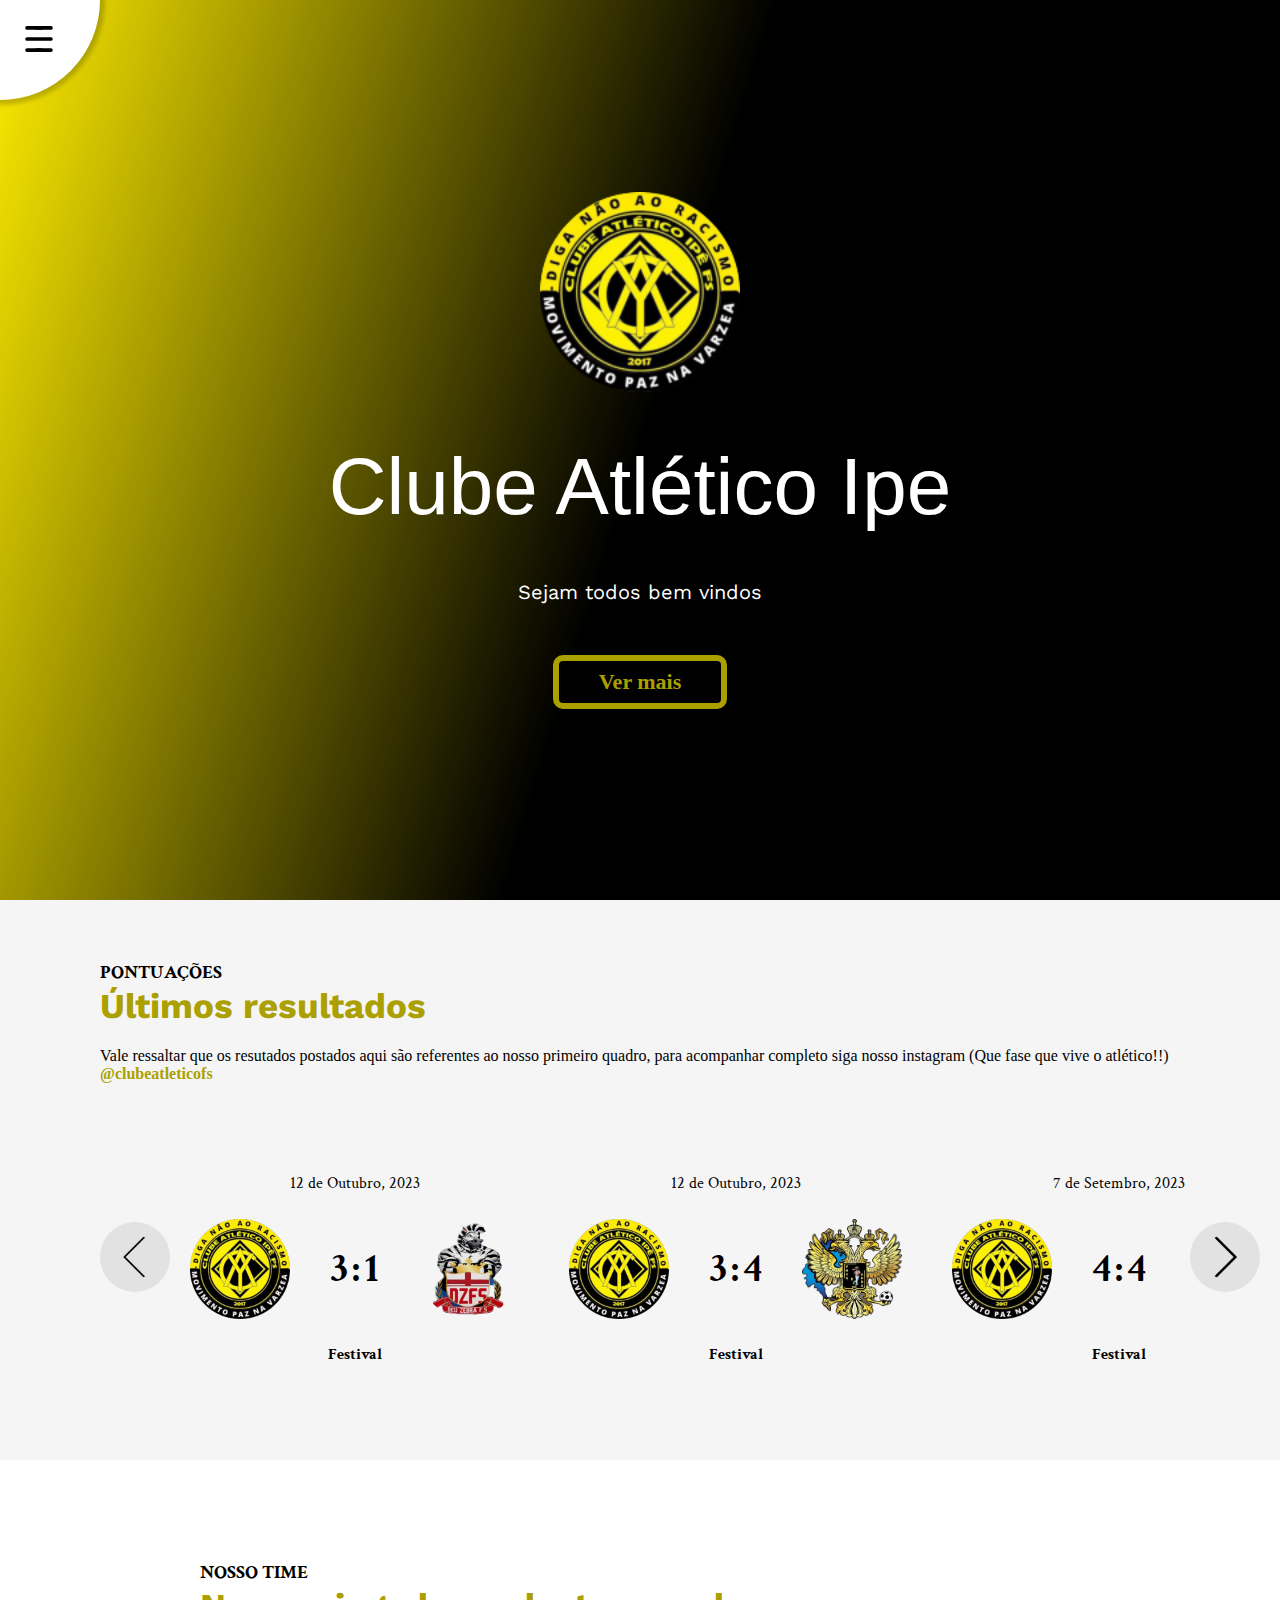
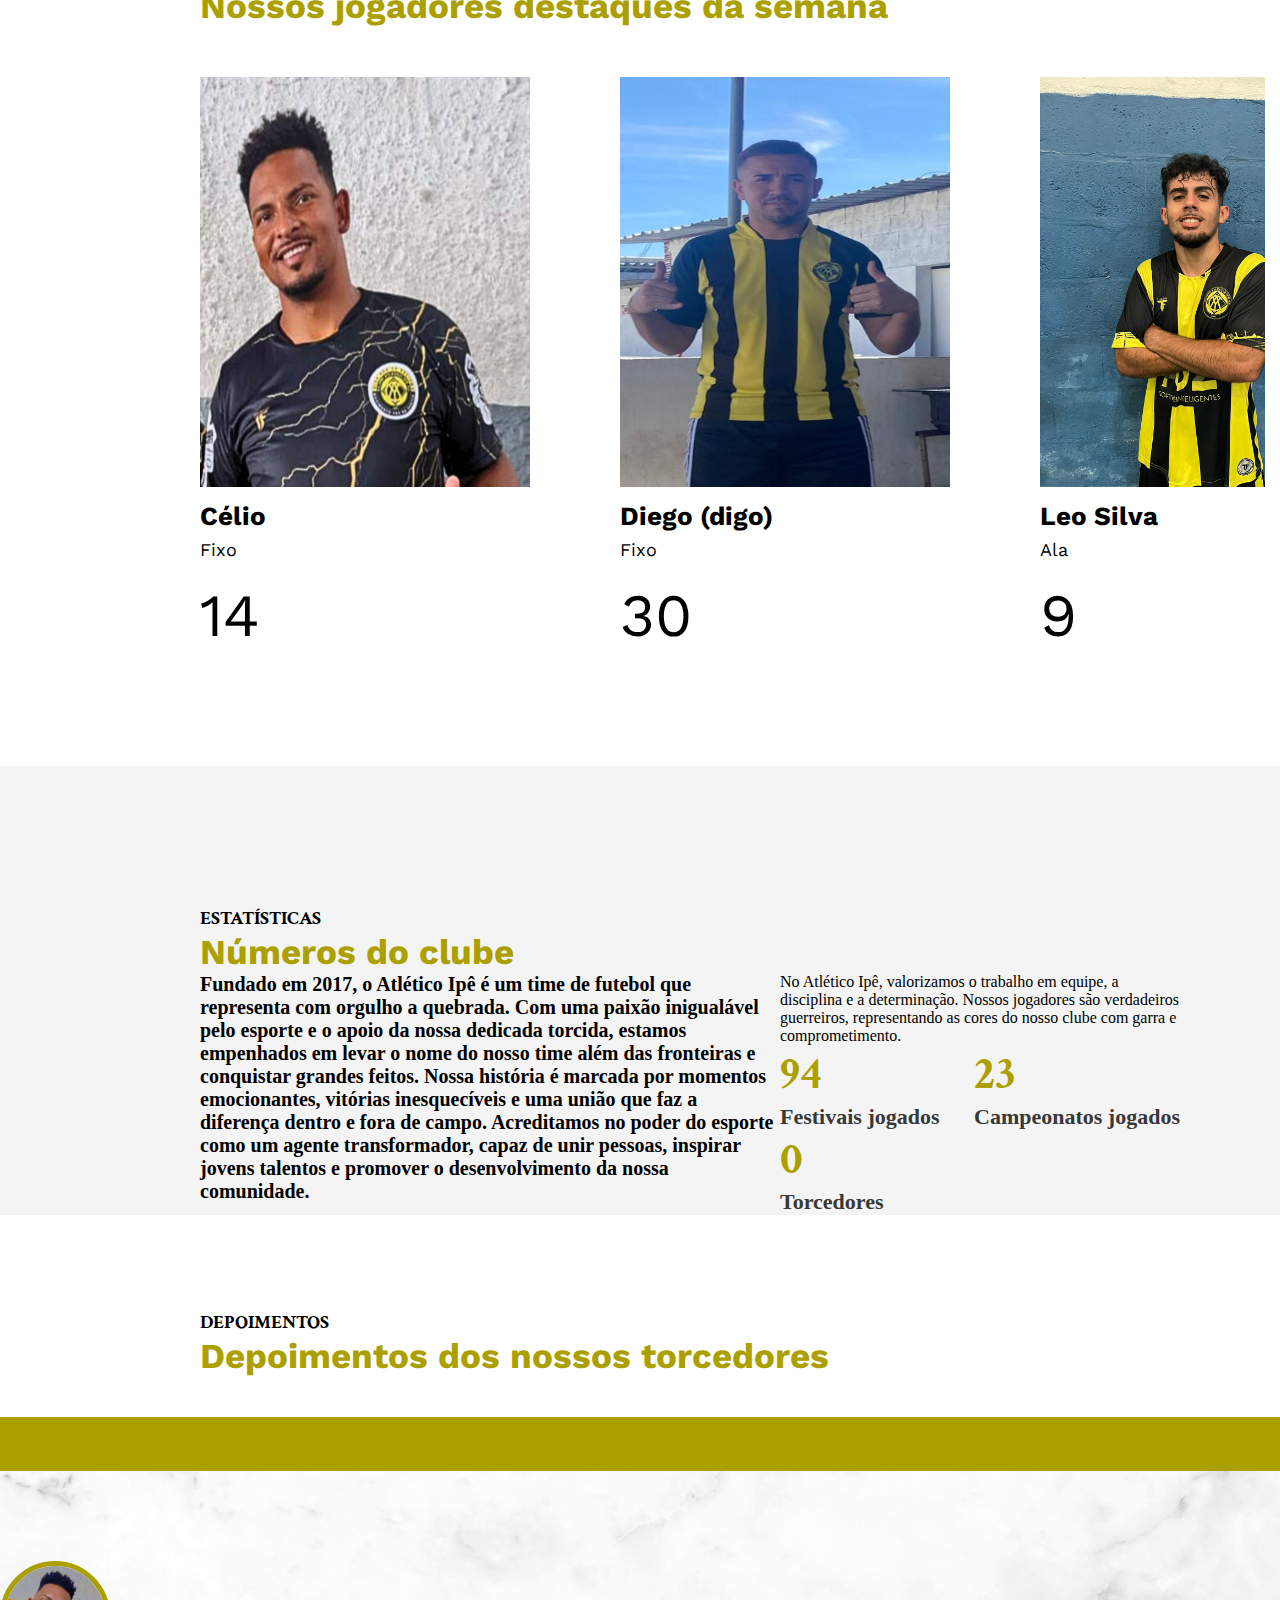
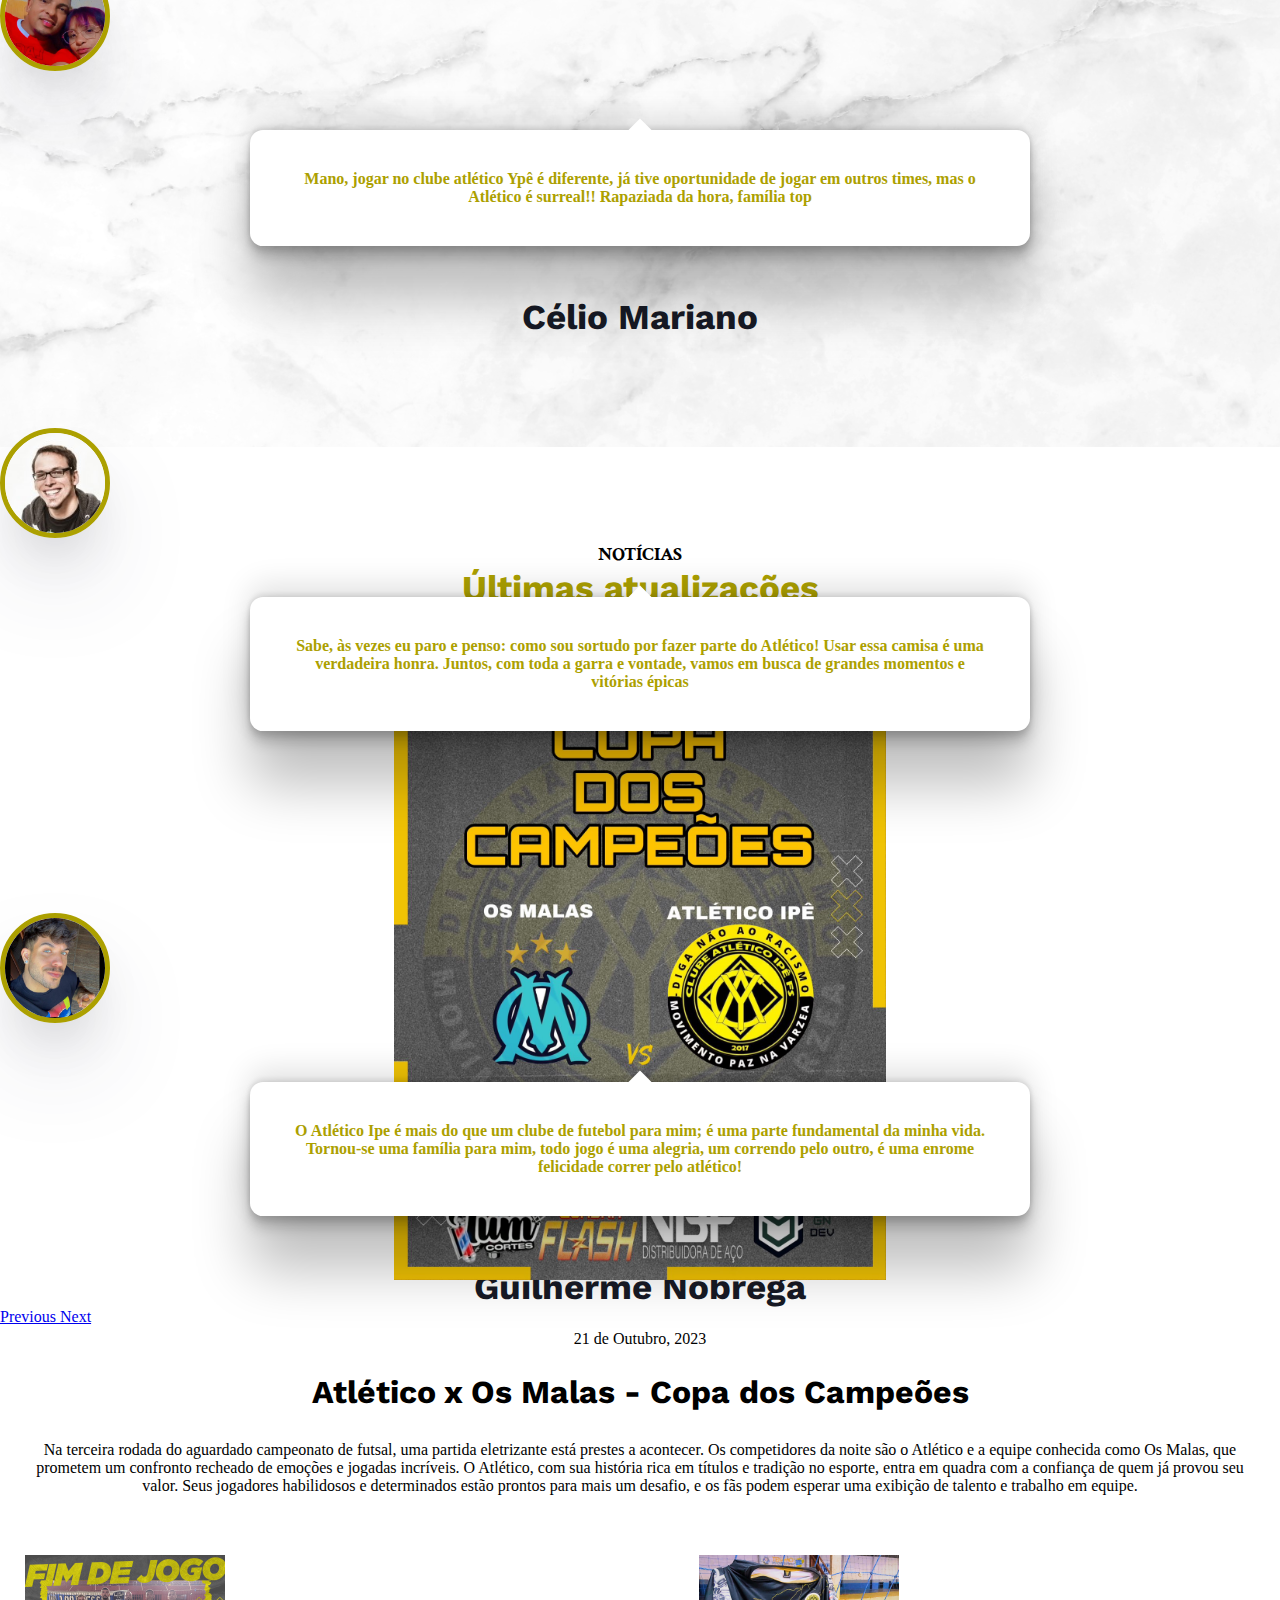
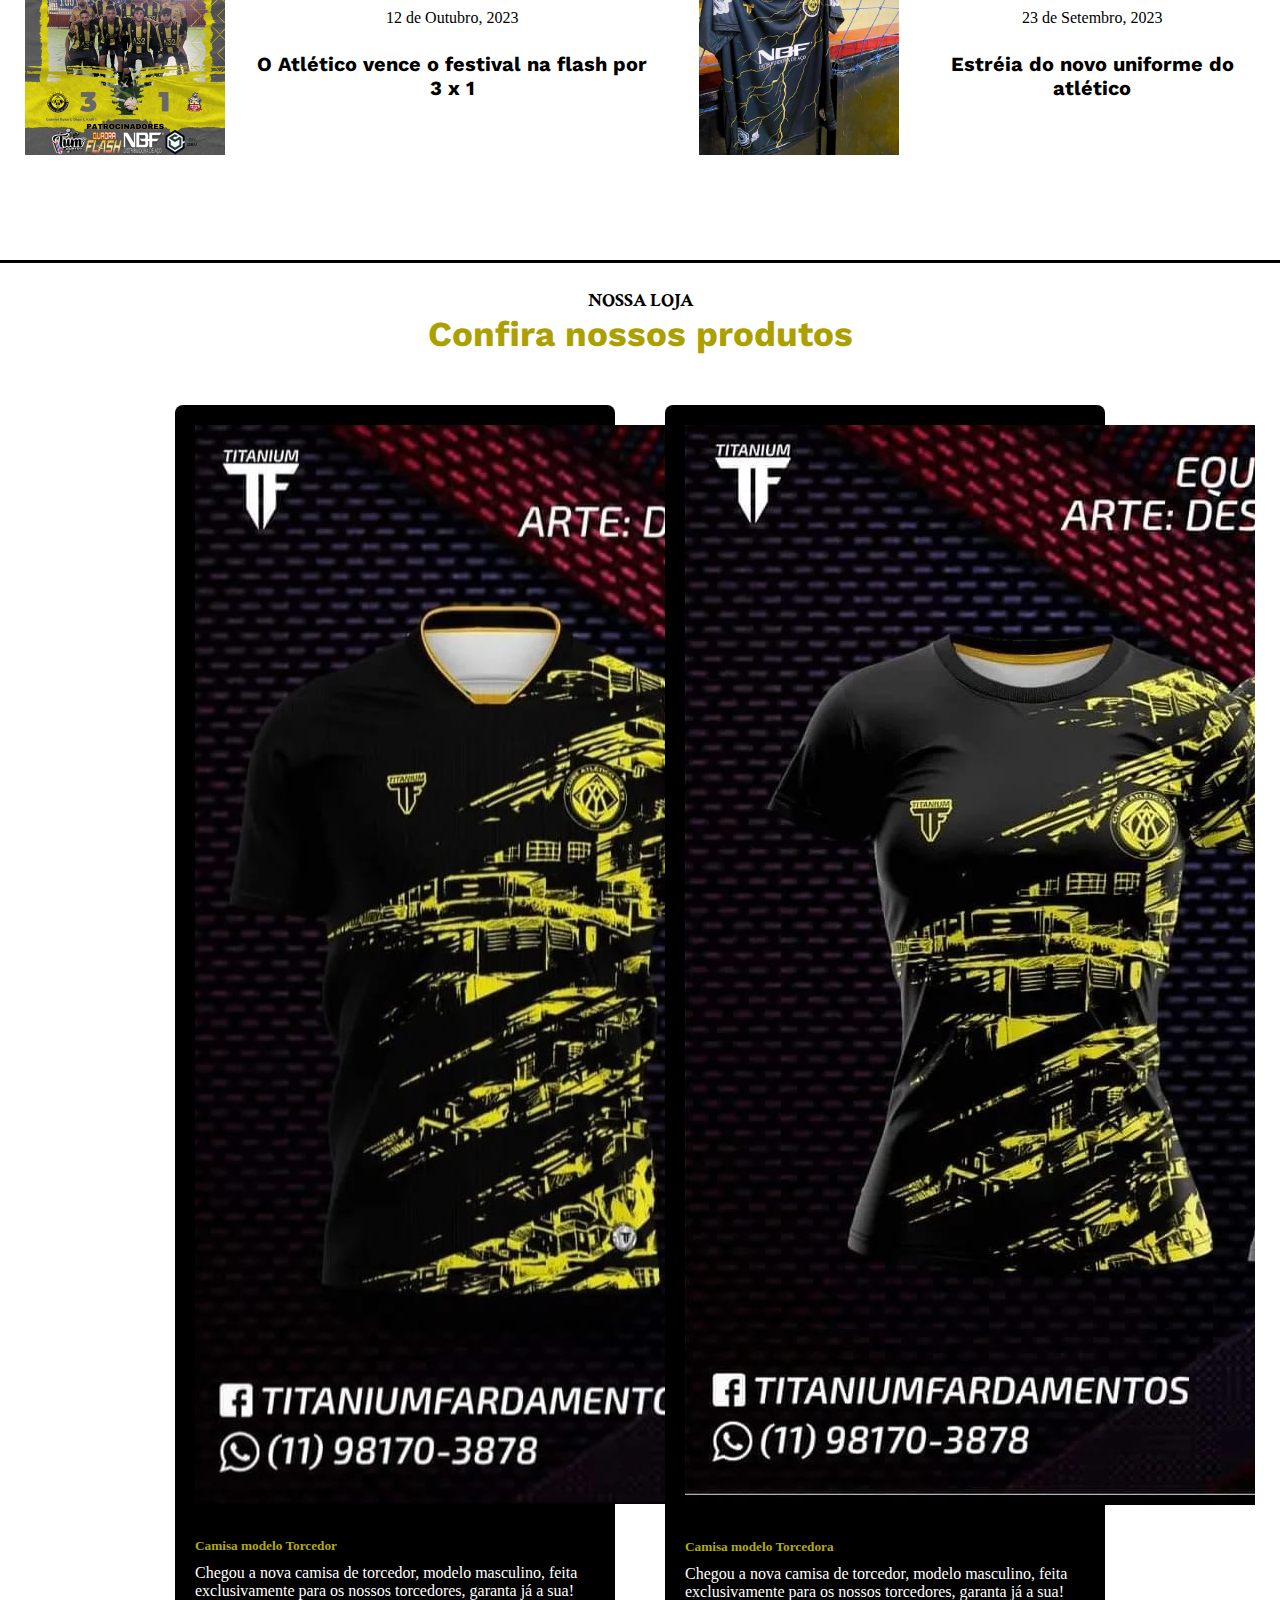
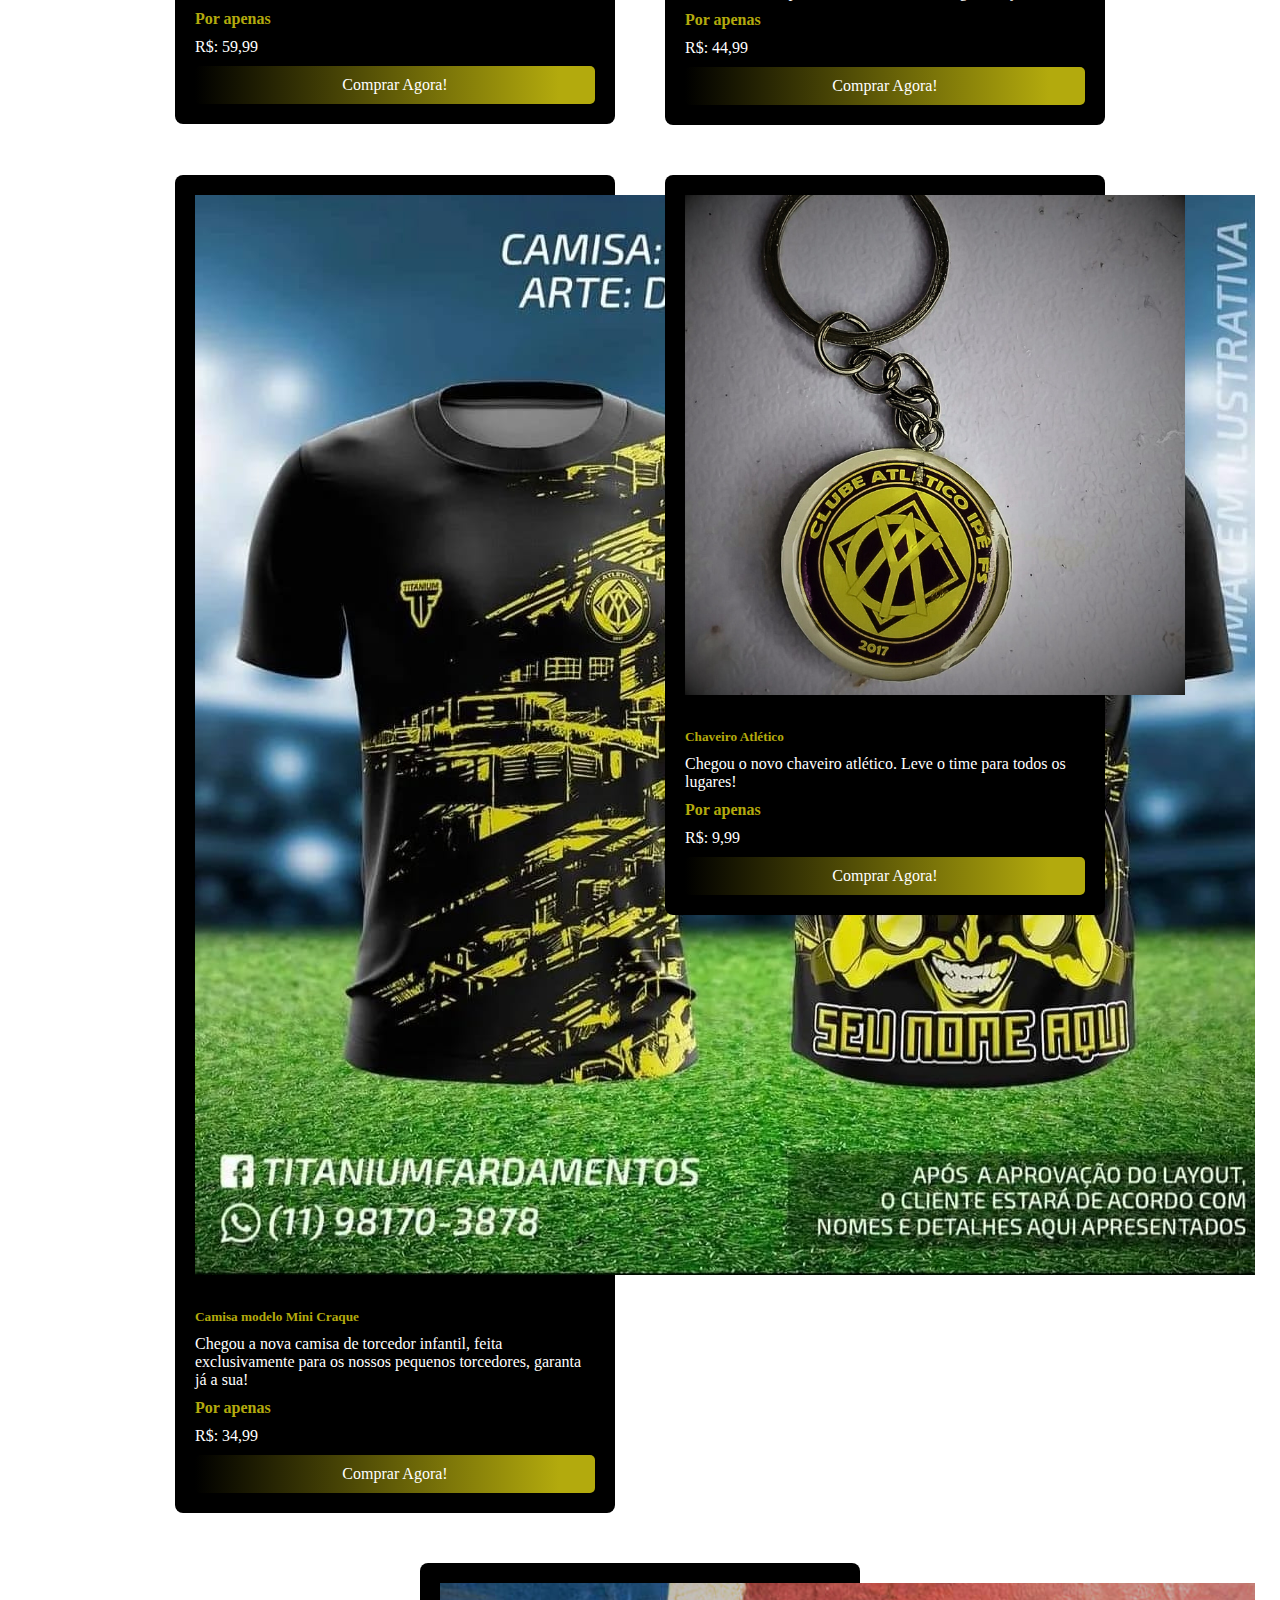
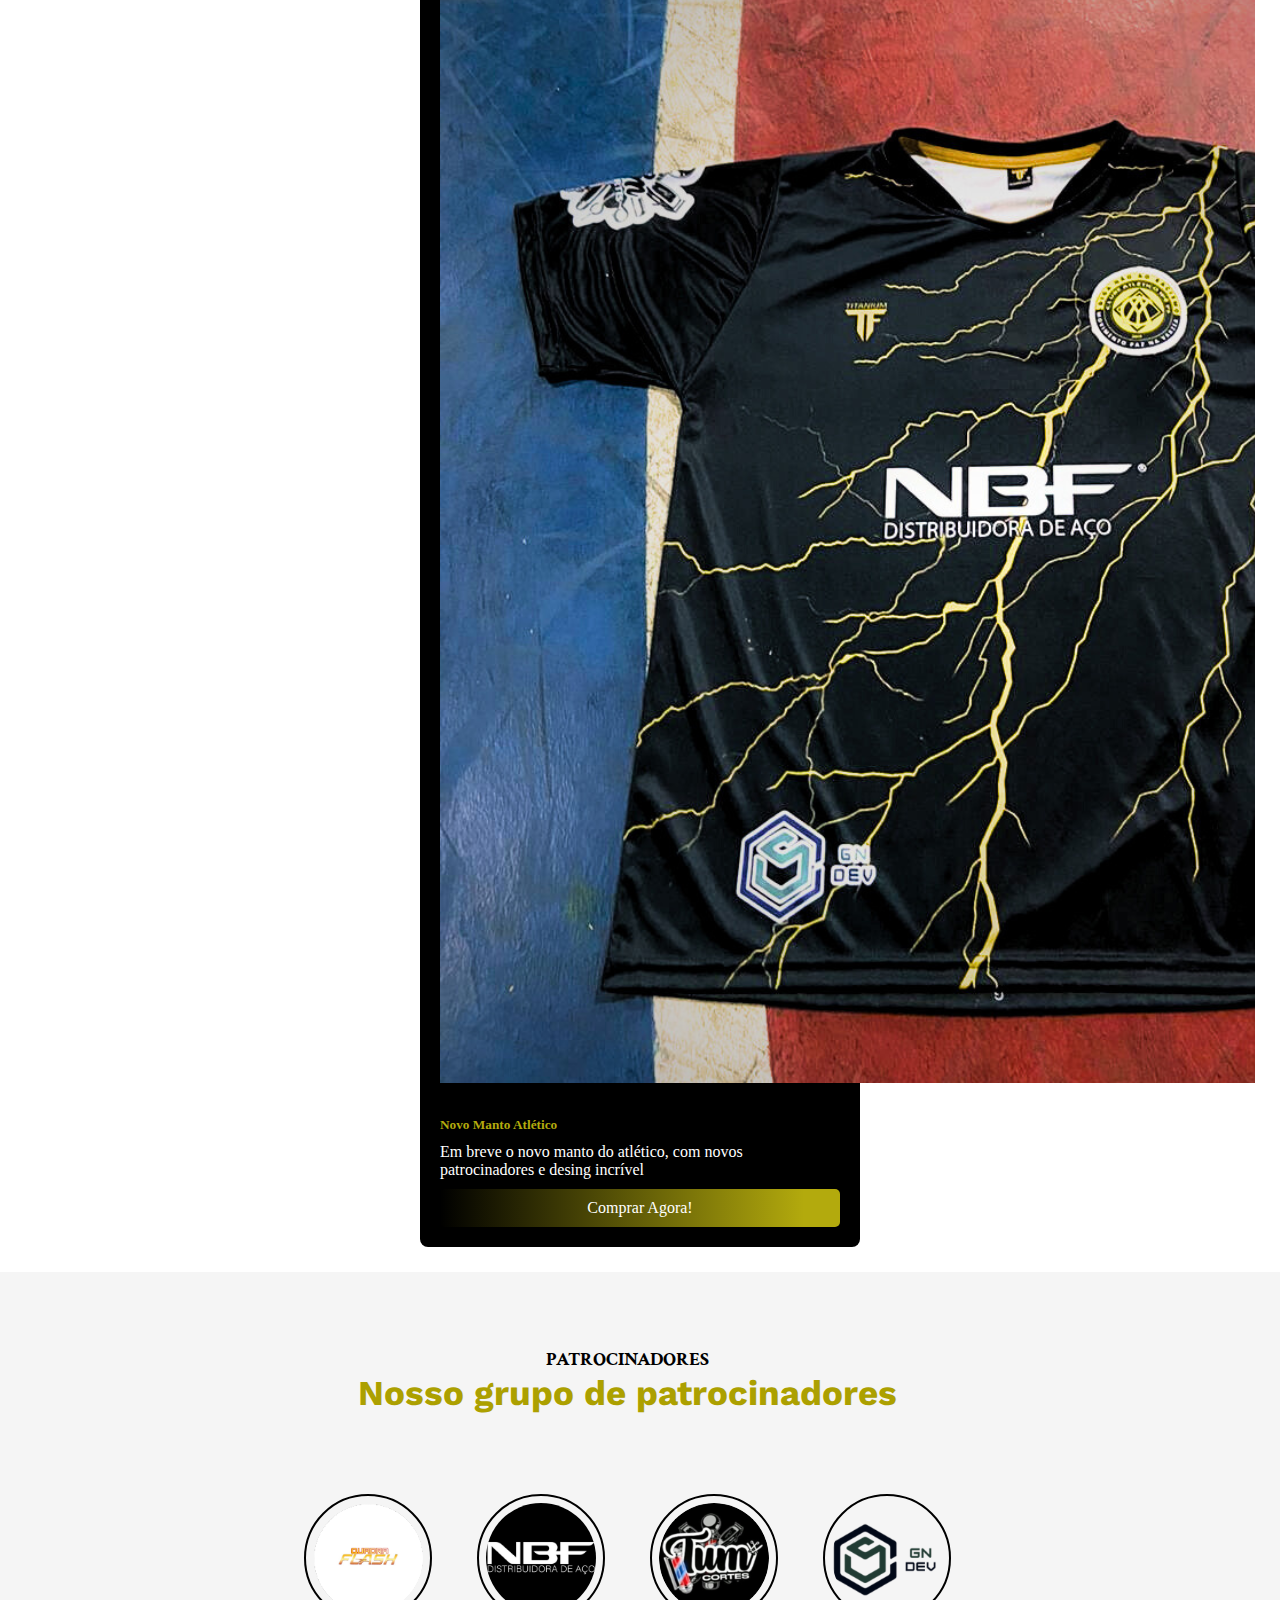
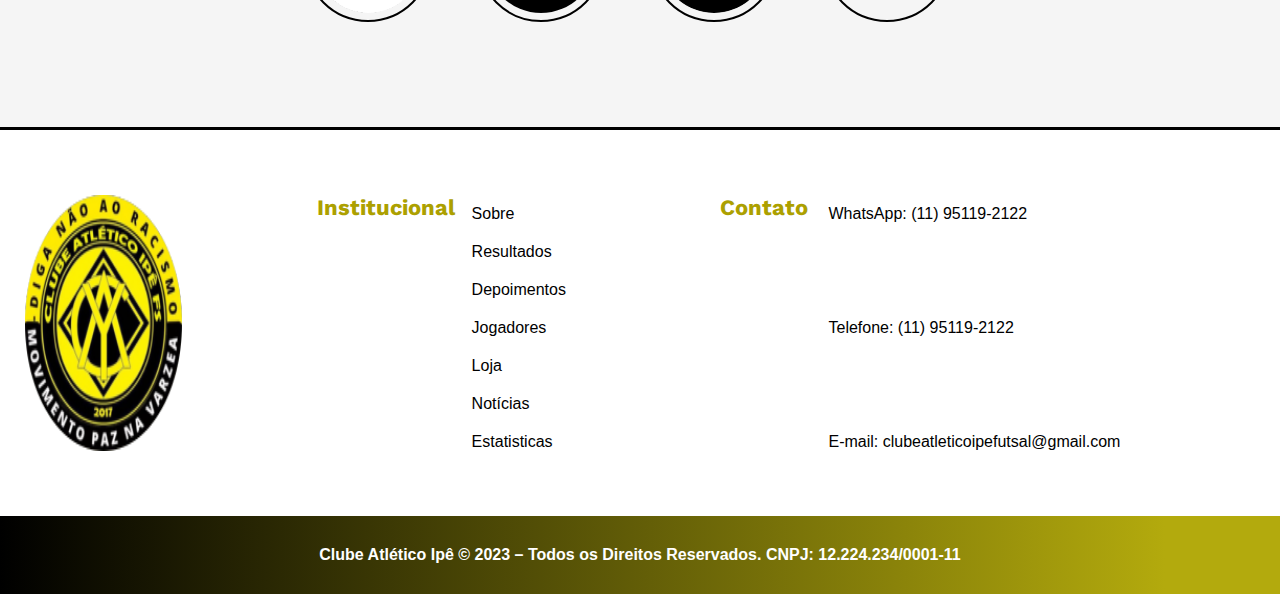
==== commit 79726929: "Atualizando site" ====
--- a/index.html
+++ b/index.html
@@ -102,7 +102,7 @@
       </p>
       <div class="results" id="container-card">
         <div class="container-result">
-          <p class="date">17 de Setembro, 2023</p>
+          <p class="date">12 de Outubro, 2023</p>
           <div class="teams">
             <img
               width="100px"
@@ -112,20 +112,45 @@
               class="logo-teams"
             />
             <div class="scoreboard">
-              <p>7</p>
+              <p>3</p>
               <p>:</p>
-              <p>6</p>
-            </div>
-            <img
-              width="100px"
-              height="100px"
-              src="/public/images/logoReal.jpg"
+              <p>1</p>
+            </div>
+            <img
+              width="100px"
+              height="100px"
+              src="/public/images/equipe1.png"
               alt=""
               class="logo-teams"
               style="border-radius: 50%"
             />
           </div>
-          <div class="championship">Amistoso</div>
+          <div class="championship">Festival</div>
+        </div>
+        <div class="container-result">
+          <p class="date">12 de Outubro, 2023</p>
+          <div class="teams">
+            <img
+              width="100px"
+              height="100px"
+              src="/public/images/logoAtletico.png"
+              alt=""
+              class="logo-teams"
+            />
+            <div class="scoreboard">
+              <p>3</p>
+              <p>:</p>
+              <p>4</p>
+            </div>
+            <img
+              width="100px"
+              height="100px"
+              src="/public/images/equipe2.png"
+              alt=""
+              class="logo-teams"
+            />
+          </div>
+          <div class="championship">Festival</div>
         </div>
         <div class="container-result">
           <p class="date">7 de Setembro, 2023</p>
@@ -134,31 +159,6 @@
               width="100px"
               height="100px"
               src="/public/images/logoAtletico.png"
-              alt=""
-              class="logo-teams"
-            />
-            <div class="scoreboard">
-              <p>3</p>
-              <p>:</p>
-              <p>2</p>
-            </div>
-            <img
-              width="100px"
-              height="100px"
-              src="/public/images/logoSoLamento.png"
-              alt=""
-              class="logo-teams"
-            />
-          </div>
-          <div class="championship">Festival</div>
-        </div>
-        <div class="container-result">
-          <p class="date">7 de Setembro, 2023</p>
-          <div class="teams">
-            <img
-              width="100px"
-              height="100px"
-              src="/public/images/logoItemJuventude.png"
               alt=""
               class="logo-teams"
             />
--- a/src/components/LastestResults/style.css
+++ b/src/components/LastestResults/style.css
@@ -96,7 +96,7 @@
 
 @media only screen and (max-width: 768px) {
     .results {
-        margin: 10px 79px;
+        margin: 10px 50px;
         gap: 40px;
     }
 
--- a/src/components/Depoiments/style.css
+++ b/src/components/Depoiments/style.css
@@ -114,4 +114,16 @@
     padding-left: 25px;
     font-family: "Work Sans", sans-serif;
     color: rgb(172, 160, 0);
-}+}
+
+@media only screen and (min-width: 768px) {
+    .title-carroussel {
+        padding-left: 200px;
+    }
+
+    .subtitle-carroussel {
+        padding-left: 200px;
+        margin-bottom: 40px;
+    }
+    
+}
--- a/src/components/News/style.css
+++ b/src/components/News/style.css
@@ -49,4 +49,34 @@
     font-size: 20px;
     font-weight: bold;
     color: #000;
+}
+
+@media only screen and (min-width: 768px) {
+    .img-principal-new {
+        width: 40%;
+        height: 100%;
+    }
+
+    .container-more-news {
+        flex-direction: row;
+        justify-content: space-evenly;
+    }
+
+    .text-new {
+        text-align: center;
+    }
+
+    .principal {
+        display: flex;
+        flex-direction: column;
+        text-align: center;
+        align-items: center;
+    }
+
+    #noticias h3 {
+        text-align: center;
+    }
+    #noticias h1 {
+        text-align: center;
+    }
 }--- a/src/components/Store/style.css
+++ b/src/components/Store/style.css
@@ -62,4 +62,12 @@
     padding: 10px;
     border-radius: 5px;
     text-align: center;
+}
+
+@media only screen and (min-width: 768px) {
+
+    .section-store h1, .section-store h3 {
+        text-align: center;
+    }
+
 }--- a/src/components/Sponsors/styles.css
+++ b/src/components/Sponsors/styles.css
@@ -23,4 +23,13 @@
     height: 110px;
     border: 2px solid rgb(0, 0, 0);
     padding: 7px;
+}
+
+@media only screen and (min-width: 768px) {
+
+    .section-sponsors {
+        text-align: -webkit-center;
+        padding-left: 0px;
+    }
+
 }